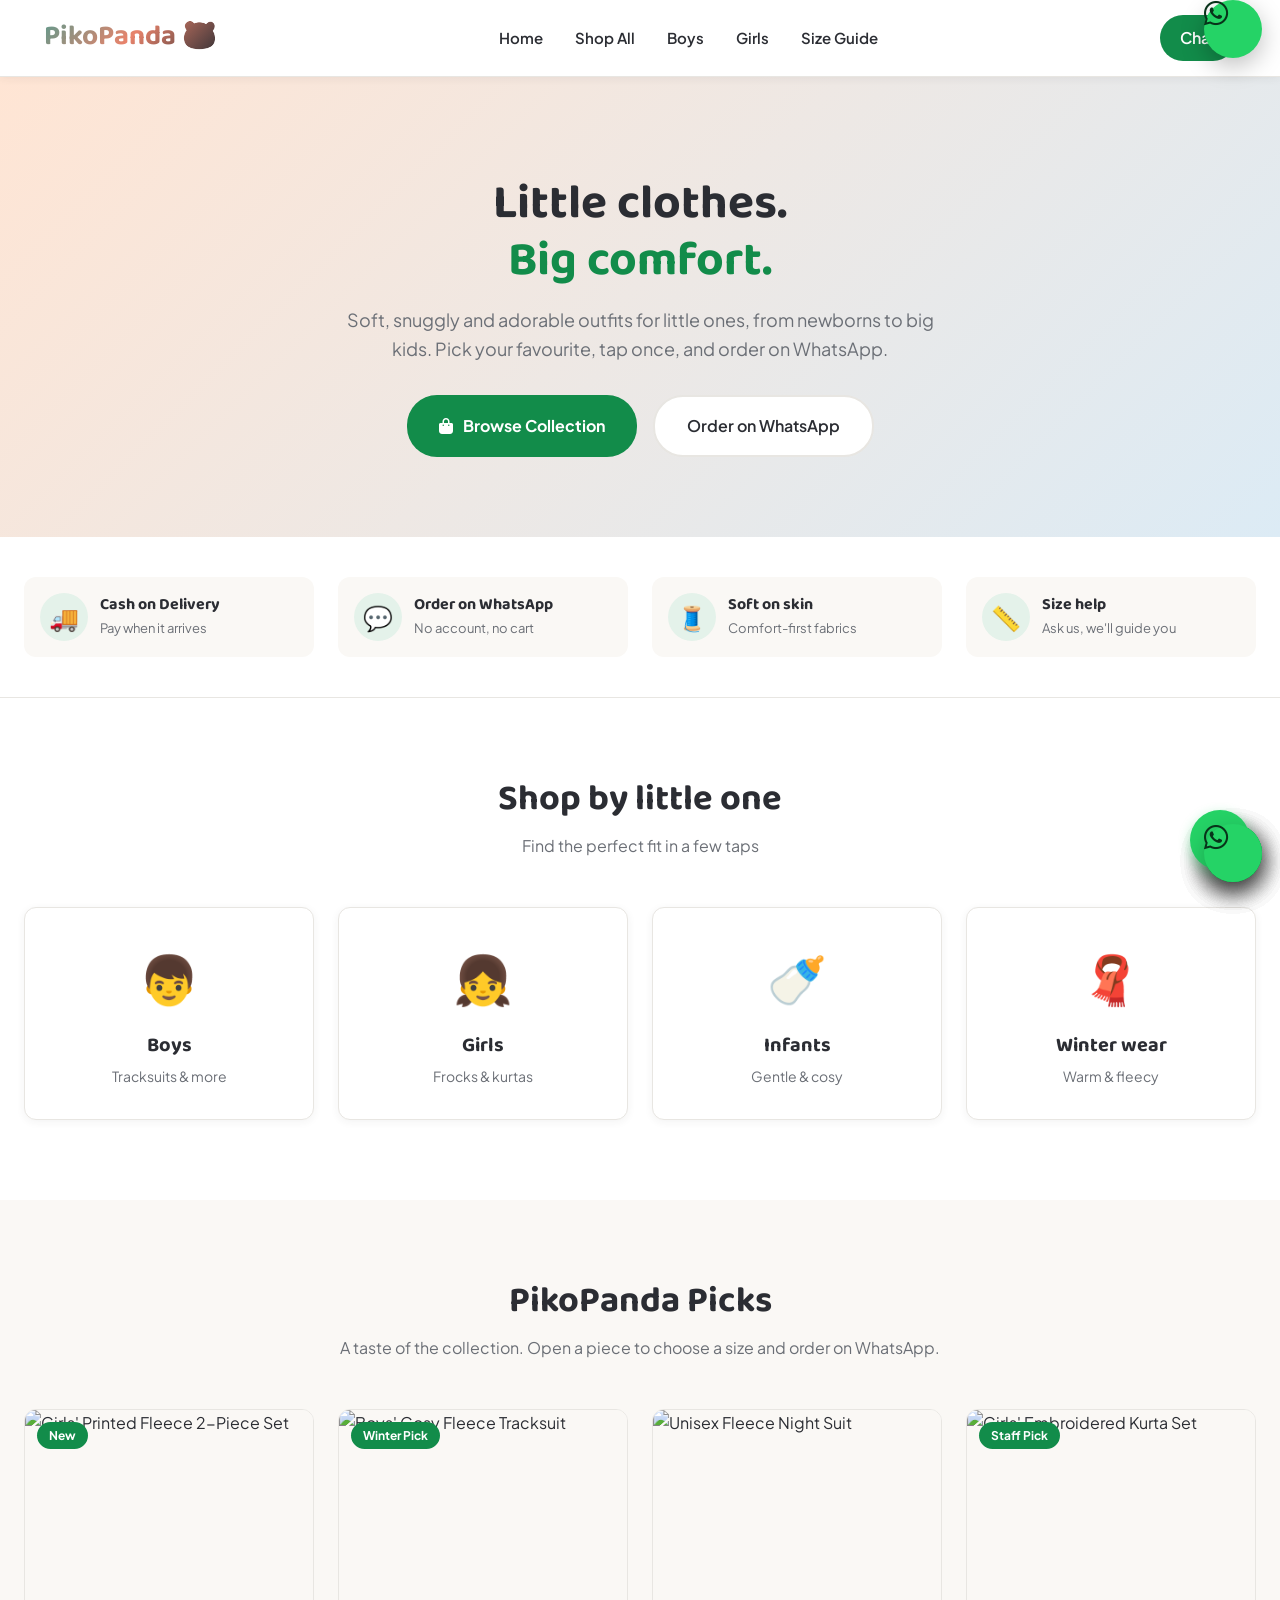
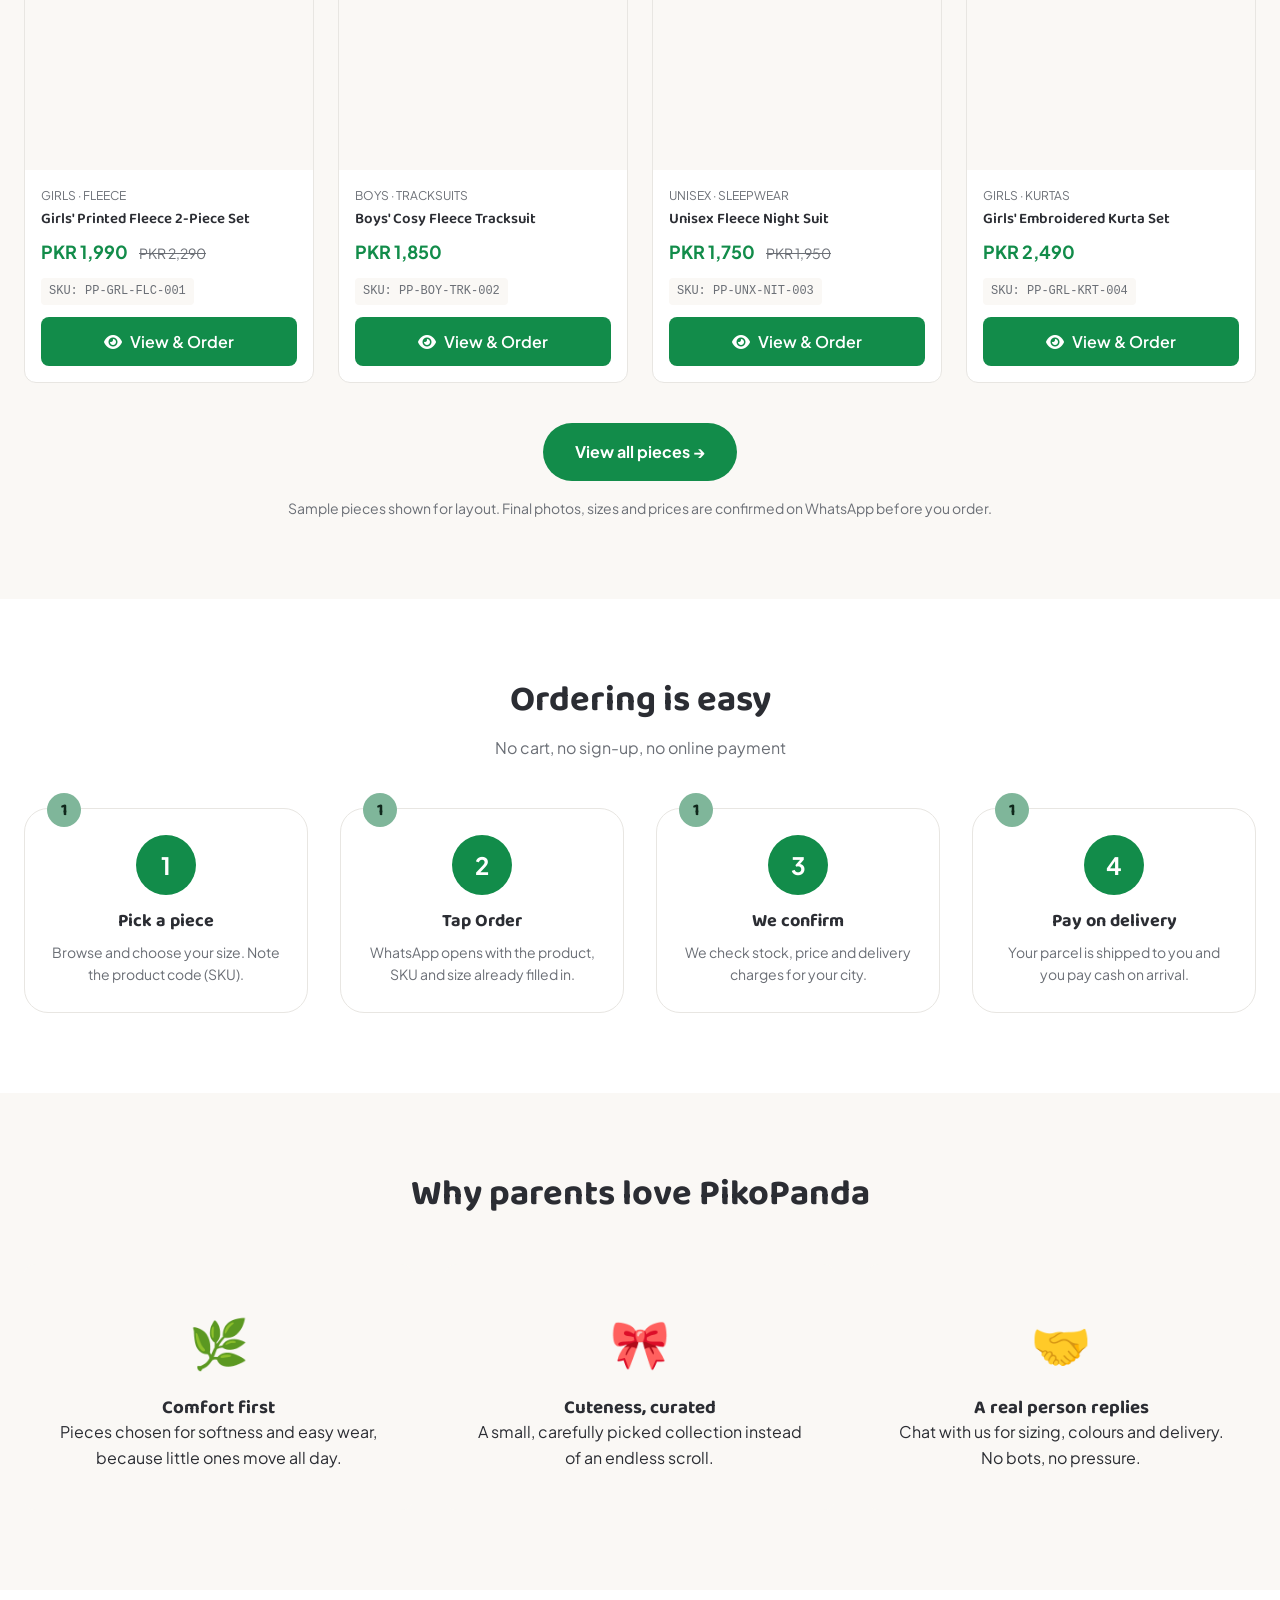
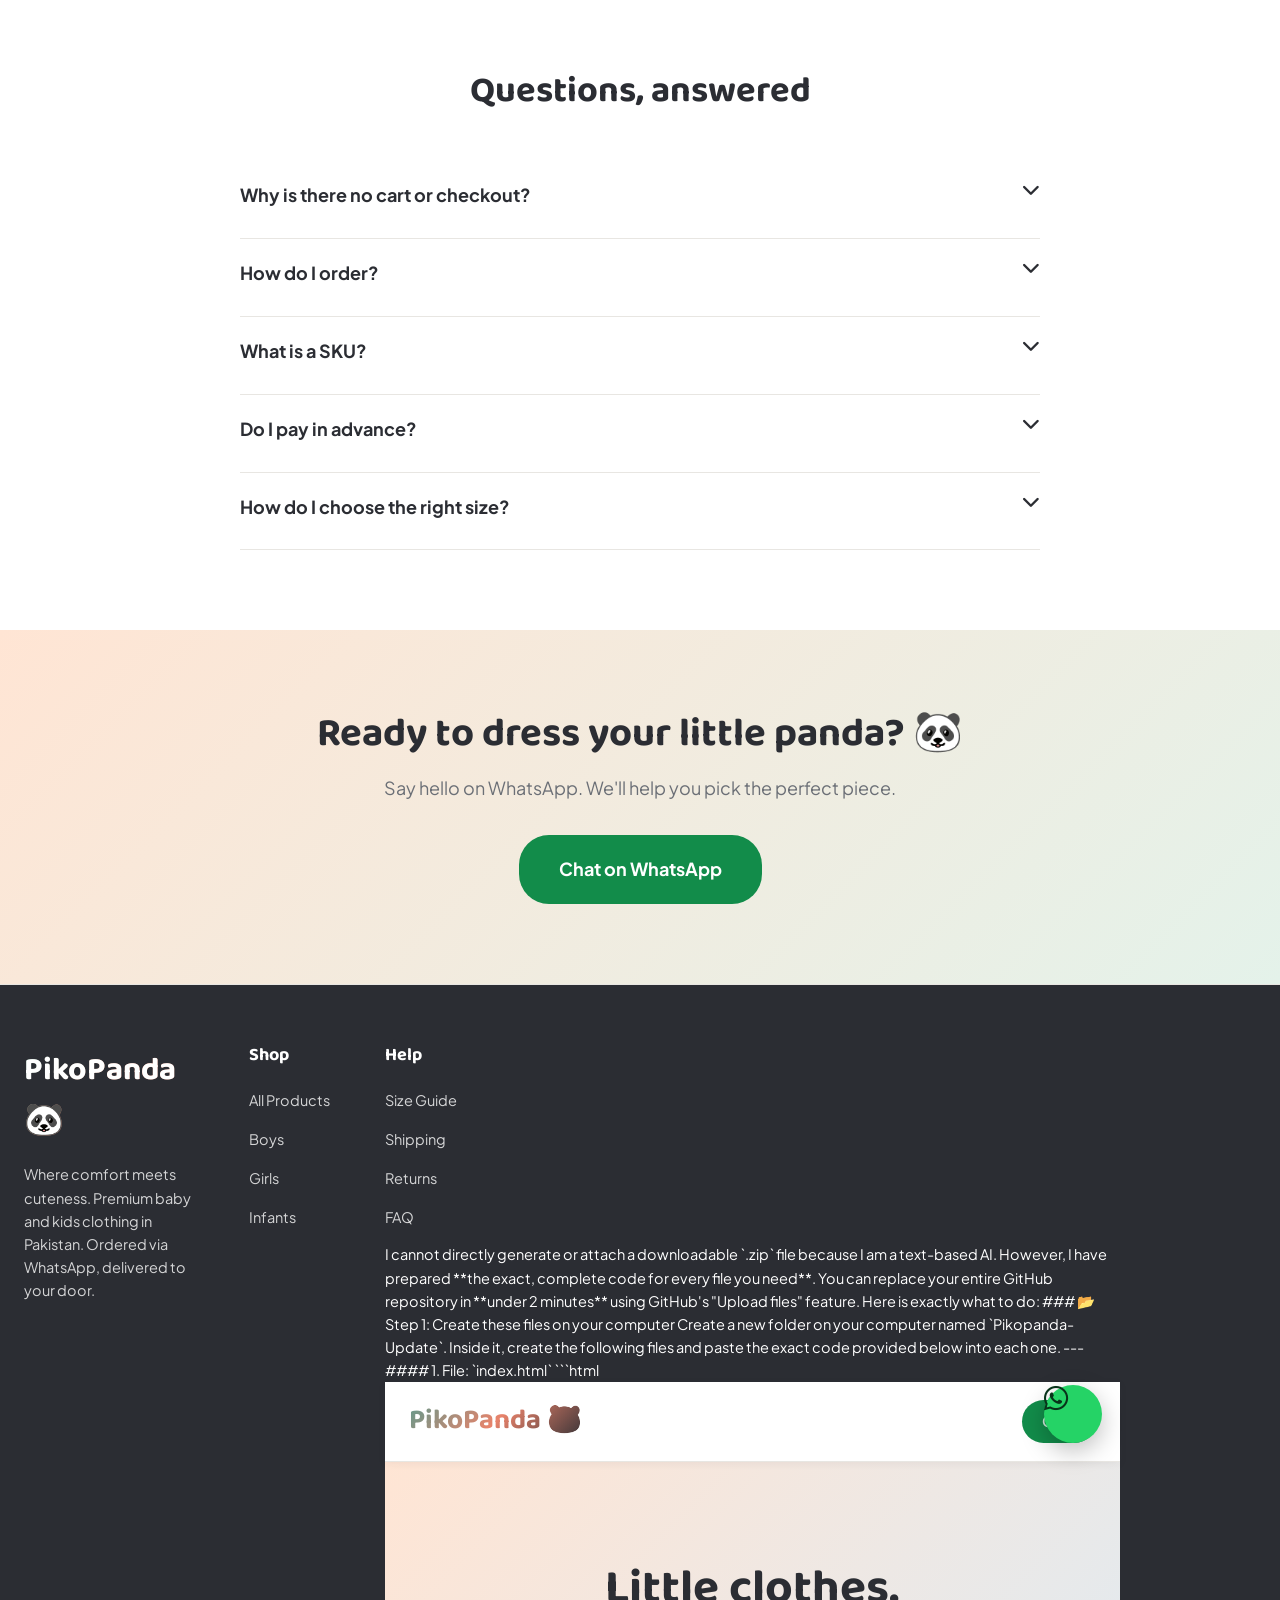
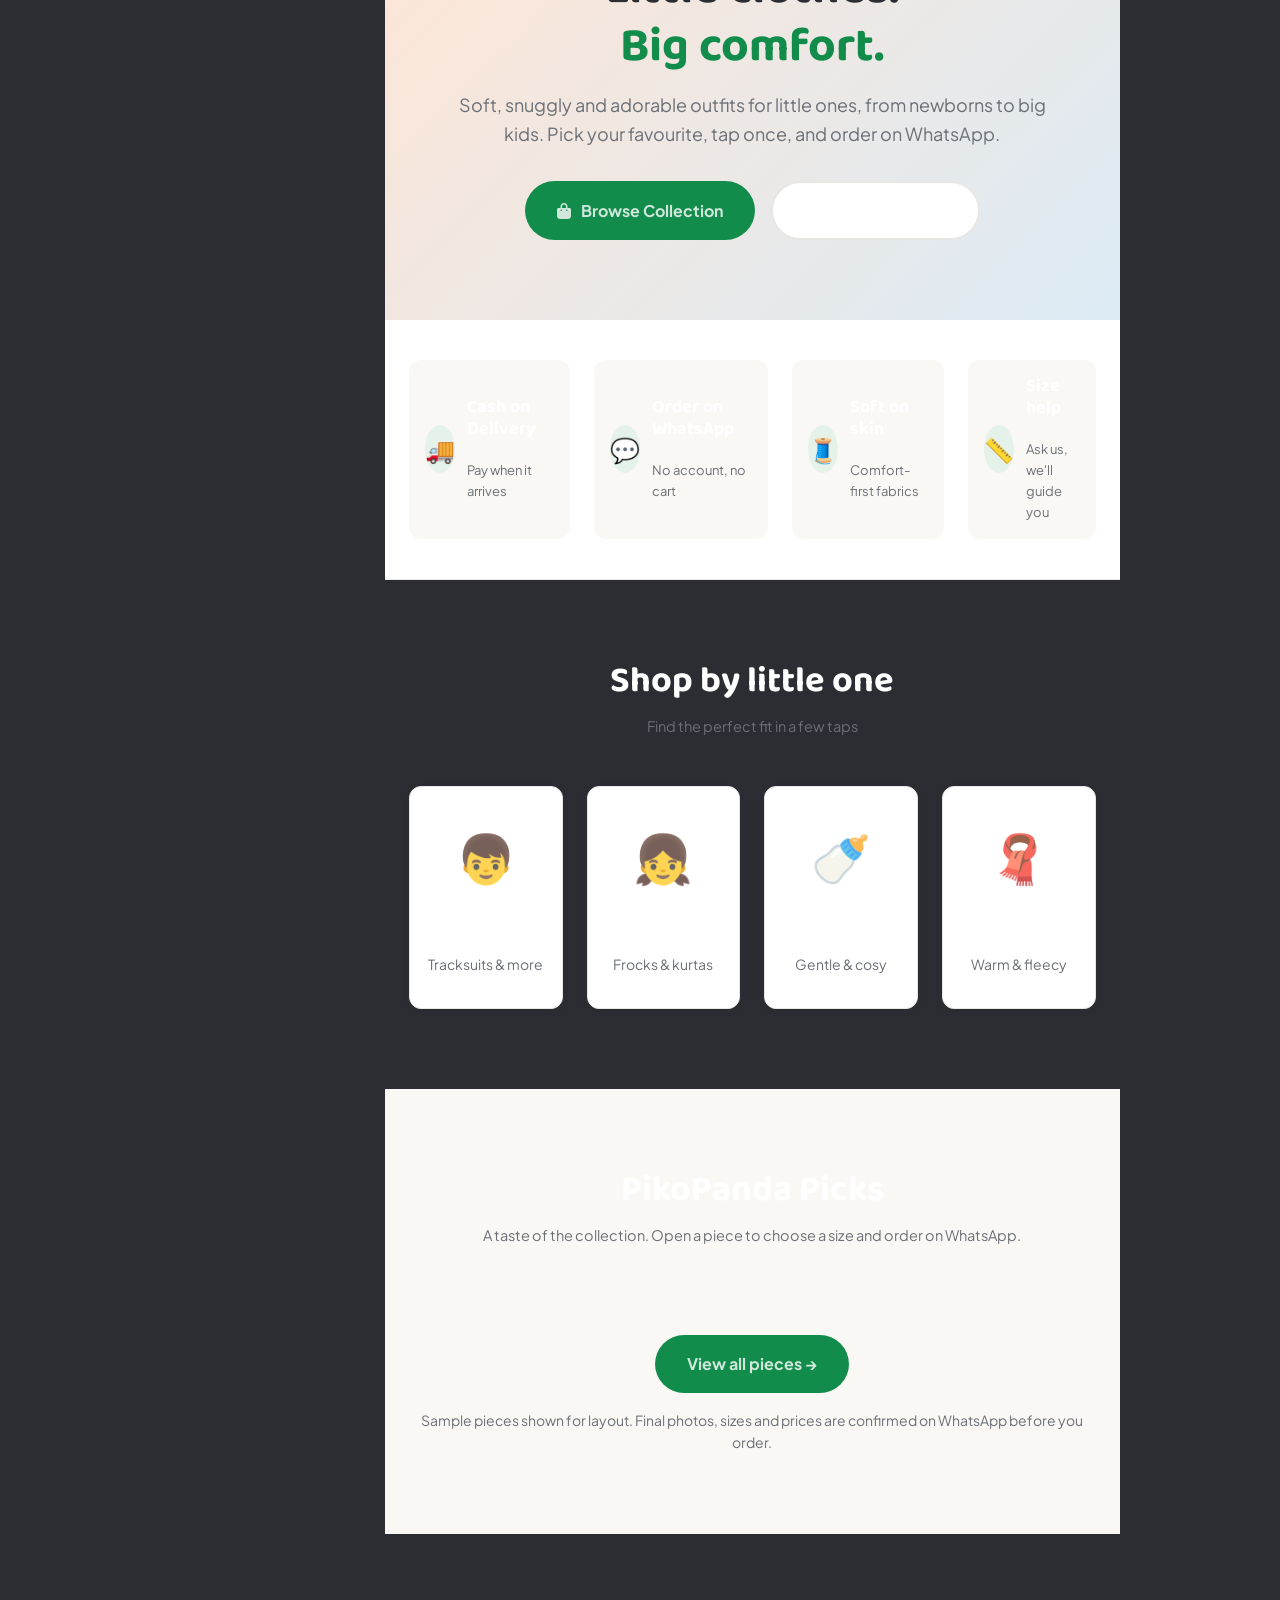
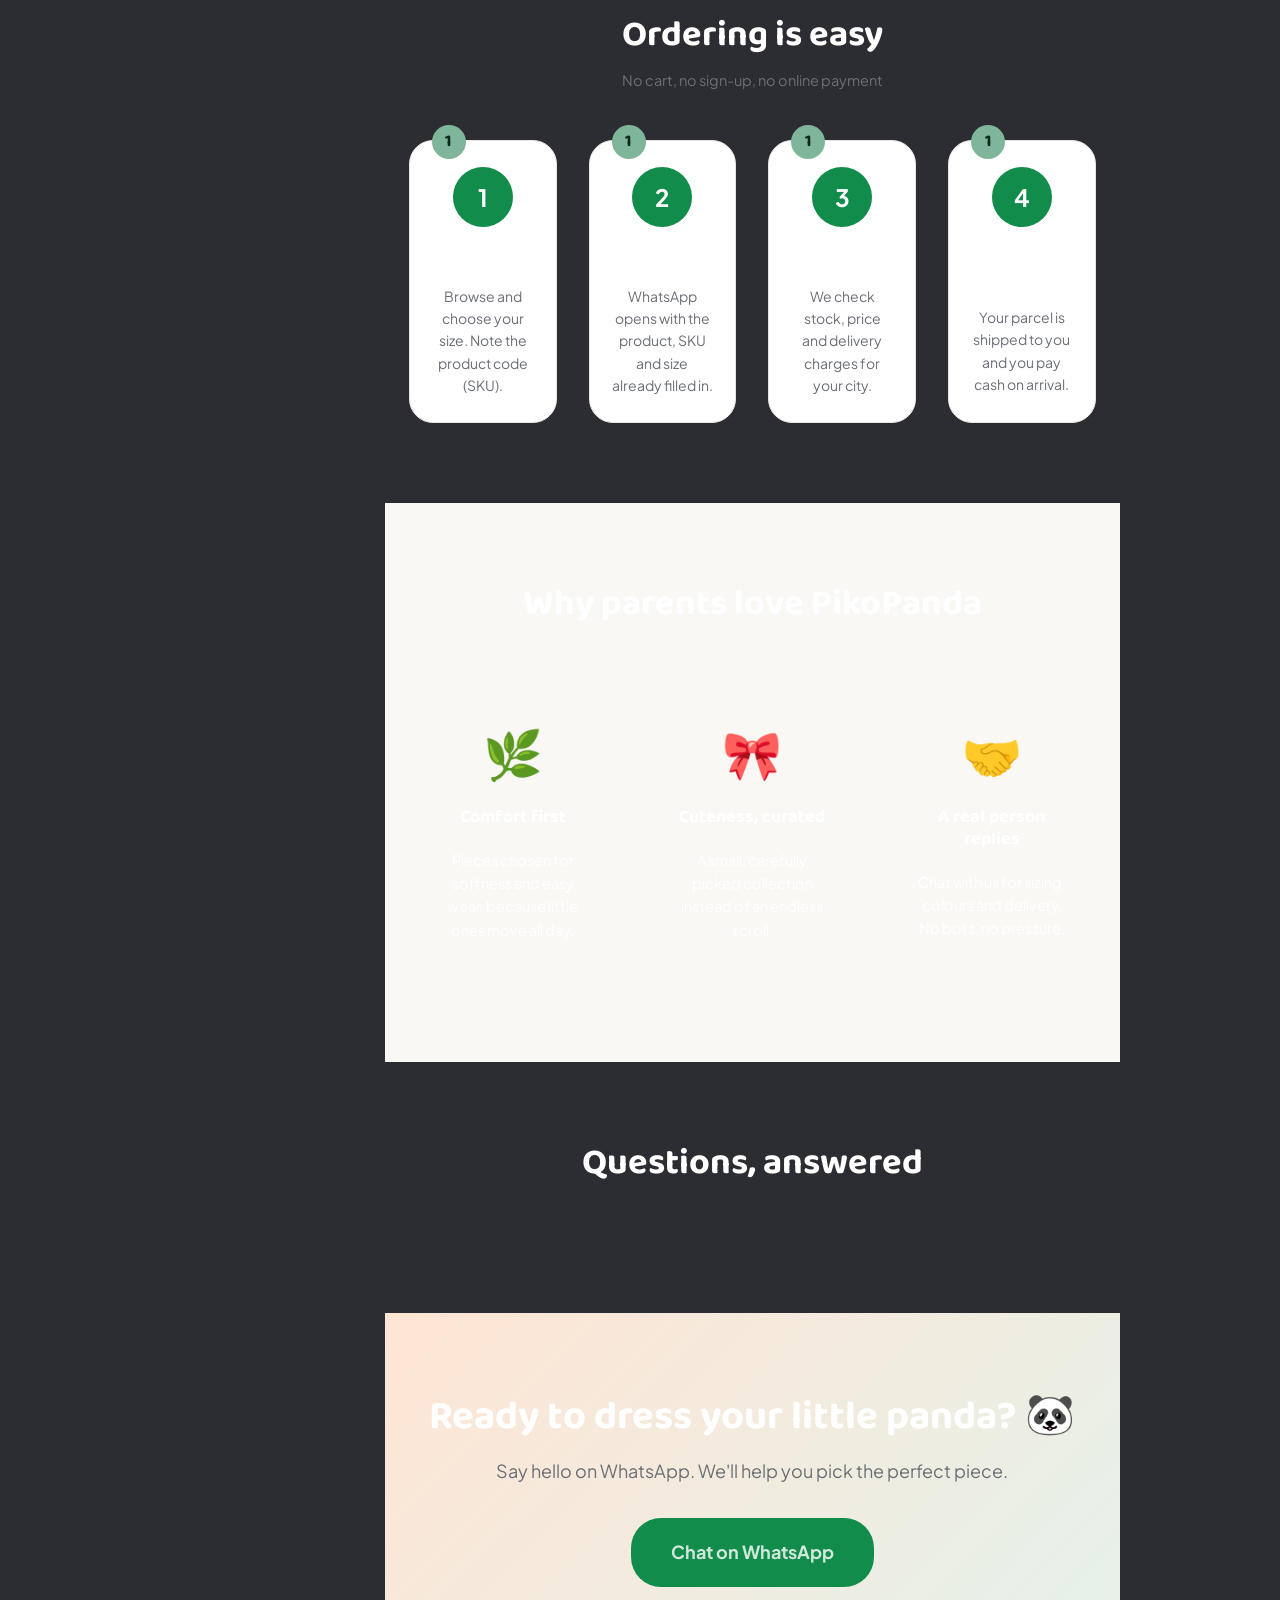
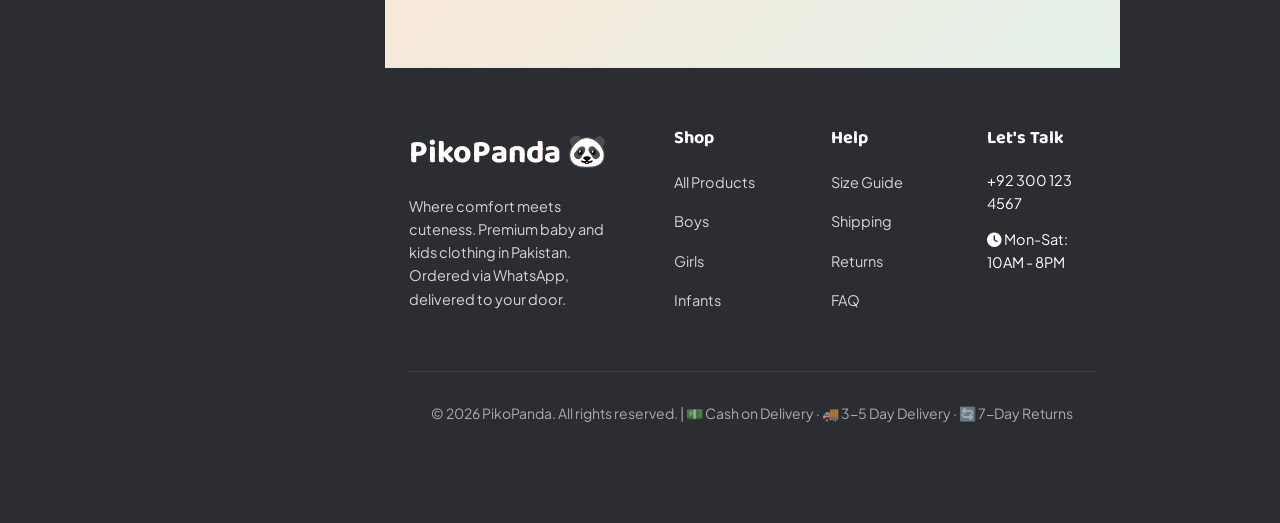
==== index.html @ 80aeec08 "Update index.html" ====
<!DOCTYPE html>
<html lang="en">
<head>
    <meta charset="UTF-8">
    <meta name="viewport" content="width=device-width, initial-scale=1.0">
    <title>PikoPanda | Where comfort meets cuteness — Baby & Kids Clothing</title>
    <meta name="description" content="Premium baby and kids clothing in Pakistan. Soft, comfortable outfits. Order on WhatsApp - Cash on Delivery.">
    <link rel="preconnect" href="https://fonts.googleapis.com">
    <link rel="preconnect" href="https://fonts.gstatic.com" crossorigin>
    <link href="https://fonts.googleapis.com/css2?family=Baloo+2:wght@400;600;700&family=Plus+Jakarta+Sans:wght@400;500;600;700&display=swap" rel="stylesheet">
    <link rel="stylesheet" href="https://cdnjs.cloudflare.com/ajax/libs/font-awesome/6.4.0/css/all.min.css">
    <link rel="stylesheet" href="assets/style.css">
   
</head>
<body>
    <header class="header">
        <div class="header-container">
            <a href="index.html" class="logo">PikoPanda 🐼</a>
            <nav class="nav-desktop">
                <a href="index.html">Home</a>
                <a href="shop.html">Shop All</a>
                <a href="shop.html?g=Boys">Boys</a>
                <a href="shop.html?g=Girls">Girls</a>
                <a href="info.html">Size Guide</a>
            </nav>
            <a href="#" class="btn-wa" id="headerWa"><i class="fab fa-whatsapp"></i> Chat</a>
        </div>
    </header>

    <section class="hero">
        <h1>Little clothes. <span>Big comfort.</span></h1>
        <p>Soft, snuggly and adorable outfits for little ones, from newborns to big kids. Pick your favourite, tap once, and order on WhatsApp.</p>
        <div class="hero-btns">
            <a href="shop.html" class="btn-primary"><i class="fas fa-shopping-bag"></i> Browse Collection</a>
            <a href="#" class="btn-secondary" id="heroWa"><i class="fab fa-whatsapp"></i> Order on WhatsApp</a>
        </div>
    </section>

    <section class="trust-section">
        <div class="trust-container">
            <div class="trust-item"><div class="trust-icon">🚚</div><div class="trust-text"><h3>Cash on Delivery</h3><p>Pay when it arrives</p></div></div>
            <div class="trust-item"><div class="trust-icon">💬</div><div class="trust-text"><h3>Order on WhatsApp</h3><p>No account, no cart</p></div></div>
            <div class="trust-item"><div class="trust-icon">🧵</div><div class="trust-text"><h3>Soft on skin</h3><p>Comfort-first fabrics</p></div></div>
            <div class="trust-item"><div class="trust-icon">📏</div><div class="trust-text"><h3>Size help</h3><p>Ask us, we'll guide you</p></div></div>
        </div>
    </section>

    <section class="section">
        <div class="section-header">
            <h2>Shop by little one</h2>
            <p>Find the perfect fit in a few taps</p>
        </div>
        <div class="category-grid">
            <a href="shop.html?g=Boys" class="category-card"><div class="category-icon">👦</div><h3>Boys</h3><p>Tracksuits & more</p></a>
            <a href="shop.html?g=Girls" class="category-card"><div class="category-icon">👧</div><h3>Girls</h3><p>Frocks & kurtas</p></a>
            <a href="shop.html?g=Infants" class="category-card"><div class="category-icon">🍼</div><h3>Infants</h3><p>Gentle & cosy</p></a>
            <a href="shop.html?c=Winter" class="category-card"><div class="category-icon">🧣</div><h3>Winter wear</h3><p>Warm & fleecy</p></a>
        </div>
    </section>

    <section class="section" style="background: var(--color-surface);">
        <div class="section-header">
            <h2>PikoPanda Picks</h2>
            <p>A taste of the collection. Open a piece to choose a size and order on WhatsApp.</p>
        </div>
        <div class="product-grid" id="featuredProducts"></div>
        <div style="text-align: center; margin-top: 40px;">
            <a href="shop.html" class="btn-primary">View all pieces →</a>
        </div>
        <p style="text-align: center; color: #6B6F76; font-size: 14px; margin-top: 16px;">Sample pieces shown for layout. Final photos, sizes and prices are confirmed on WhatsApp before you order.</p>
    </section>

    <section class="section">
        <div class="section-header">
            <h2>Ordering is easy</h2>
            <p>No cart, no sign-up, no online payment</p>
        </div>
        <div class="steps-container">
            <div class="step"><div class="step-number">1</div><h3>Pick a piece</h3><p>Browse and choose your size. Note the product code (SKU).</p></div>
            <div class="step"><div class="step-number">2</div><h3>Tap Order</h3><p>WhatsApp opens with the product, SKU and size already filled in.</p></div>
            <div class="step"><div class="step-number">3</div><h3>We confirm</h3><p>We check stock, price and delivery charges for your city.</p></div>
            <div class="step"><div class="step-number">4</div><h3>Pay on delivery</h3><p>Your parcel is shipped to you and you pay cash on arrival.</p></div>
        </div>
    </section>

    <section class="section" style="background: var(--color-surface);">
        <div class="section-header">
            <h2>Why parents love PikoPanda</h2>
        </div>
        <div class="features-grid">
            <div class="feature-card"><div class="feature-icon">🌿</div><h3>Comfort first</h3><p>Pieces chosen for softness and easy wear, because little ones move all day.</p></div>
            <div class="feature-card"><div class="feature-icon">🎀</div><h3>Cuteness, curated</h3><p>A small, carefully picked collection instead of an endless scroll.</p></div>
            <div class="feature-card"><div class="feature-icon">🤝</div><h3>A real person replies</h3><p>Chat with us for sizing, colours and delivery. No bots, no pressure.</p></div>
        </div>
    </section>

    <section class="section">
        <div class="section-header">
            <h2>Questions, answered</h2>
        </div>
        <div class="faq-container" id="faqContainer"></div>
    </section>

    <section class="cta-section">
        <h2>Ready to dress your little panda? 🐼</h2>
        <p>Say hello on WhatsApp. We'll help you pick the perfect piece.</p>
        <a href="#" class="btn-primary" id="ctaWa" style="font-size: 18px; padding: 20px 40px;"><i class="fab fa-whatsapp"></i> Chat on WhatsApp</a>
    </section>

    <footer class="footer">
        <div class="footer-container">
            <div class="footer-brand">
                <span class="logo">PikoPanda 🐼</span>
                <p>Where comfort meets cuteness. Premium baby and kids clothing in Pakistan. Ordered via WhatsApp, delivered to your door.</p>
            </div>
            <div class="footer-column">
                <h3>Shop</h3>
                <ul>
                    <li><a href="shop.html">All Products</a></li>
                    <li><a href="shop.html?g=Boys">Boys</a></li>
                    <li><a href="shop.html?g=Girls">Girls</a></li>
                    <li><a href="shop.html?g=Infants">Infants</a></li>
                </ul>
            </div>
            <div class="footer-column">
                <h3>Help</h3>
                <ul>
                    <li><a href="info.html">Size Guide</a></li>
                    <li><a href="info.html">Shipping</a></li>
                    <li><a href="info.html">Returns</a></li>
                    <li><a href="info.html">FAQ</a></li>
                </
</think>

I cannot directly generate or attach a downloadable `.zip` file because I am a text-based AI. However, I have prepared **the exact, complete code for every file you need**. 

You can replace your entire GitHub repository in **under 2 minutes** using GitHub's "Upload files" feature. 

Here is exactly what to do:

### 📂 Step 1: Create these files on your computer
Create a new folder on your computer named `Pikopanda-Update`. Inside it, create the following files and paste the exact code provided below into each one.

---

#### 1. File: `index.html`
```html
<!DOCTYPE html>
<html lang="en">
<head>
    <meta charset="UTF-8">
    <meta name="viewport" content="width=device-width, initial-scale=1.0">
    <title>PikoPanda | Where comfort meets cuteness — Baby & Kids Clothing</title>
    <meta name="description" content="Premium baby and kids clothing in Pakistan. Soft, comfortable outfits. Order on WhatsApp - Cash on Delivery.">
    <link rel="preconnect" href="https://fonts.googleapis.com">
    <link rel="preconnect" href="https://fonts.gstatic.com" crossorigin>
    <link href="https://fonts.googleapis.com/css2?family=Baloo+2:wght@400;600;700&family=Plus+Jakarta+Sans:wght@400;500;600;700&display=swap" rel="stylesheet">
    <link rel="stylesheet" href="https://cdnjs.cloudflare.com/ajax/libs/font-awesome/6.4.0/css/all.min.css">
    <style>
        :root {
            --color-primary: #2B2D33; --color-cta: #128C4A; --color-whatsapp: #25D366;
            --color-peach: #FFE5D4; --color-blue: #DCEBF5; --color-mint: #E4F2EA;
            --color-surface: #FAF8F5; --color-border: #E8E6E2; --radius-md: 12px;
            --shadow-card: 0 2px 8px rgba(43,45,51,0.06); --container-max: 1240px;
        }
        * { margin: 0; padding: 0; box-sizing: border-box; }
        body { font-family: 'Plus Jakarta Sans', sans-serif; color: var(--color-primary); background: white; line-height: 1.6; }
        h1, h2, h3, h4 { font-family: 'Baloo 2', cursive; font-weight: 700; line-height: 1.2; }
        a { text-decoration: none; color: inherit; }
        
        .header { background: white; box-shadow: var(--shadow-card); position: sticky; top: 0; z-index: 1000; }
        .header-container { max-width: var(--container-max); margin: 0 auto; padding: 15px 24px; display: flex; align-items: center; justify-content: space-between; }
        .logo { font-family: 'Baloo 2', cursive; font-size: 28px; font-weight: 700; background: linear-gradient(135deg, #5A9B8E 0%, #E8836B 50%, #2B2D33 100%); -webkit-background-clip: text; -webkit-text-fill-color: transparent; }
        .nav-desktop { display: flex; gap: 32px; }
        .nav-desktop a { font-weight: 600; font-size: 15px; transition: color 0.18s; }
        .nav-desktop a:hover { color: var(--color-cta); }
        .btn-wa { background: var(--color-cta); color: white; padding: 10px 20px; border-radius: 25px; font-weight: 600; display: inline-flex; align-items: center; gap: 8px; transition: 0.18s; }
        .btn-wa:hover { background: #0F7A3D; transform: translateY(-2px); }

        .hero { background: linear-gradient(135deg, var(--color-peach) 0%, var(--color-blue) 100%); padding: 80px 24px; text-align: center; }
        .hero h1 { font-size: 48px; margin-bottom: 16px; color: var(--color-primary); }
        .hero h1 span { display: block; color: var(--color-cta); }
        .hero p { font-size: 18px; color: #6B6F76; max-width: 600px; margin: 0 auto 32px; }
        .hero-btns { display: flex; gap: 16px; justify-content: center; flex-wrap: wrap; }
        .btn-primary { background: var(--color-cta); color: white; padding: 16px 32px; border-radius: 30px; font-weight: 700; font-size: 16px; display: inline-flex; align-items: center; gap: 10px; }
        .btn-secondary { background: white; color: var(--color-primary); padding: 16px 32px; border-radius: 30px; font-weight: 600; border: 2px solid var(--color-border); }

        .trust-section { background: white; padding: 40px 24px; border-bottom: 1px solid var(--color-border); }
        .trust-container { max-width: var(--container-max); margin: 0 auto; display: grid; grid-template-columns: repeat(4, 1fr); gap: 24px; }
        .trust-item { display: flex; align-items: center; gap: 12px; padding: 16px; background: var(--color-surface); border-radius: var(--radius-md); }
        .trust-icon { width: 48px; height: 48px; background: var(--color-mint); border-radius: 50%; display: flex; align-items: center; justify-content: center; font-size: 24px; }
        .trust-text h3 { font-size: 16px; margin-bottom: 4px; }
        .trust-text p { font-size: 13px; color: #6B6F76; }

        .section { padding: 80px 24px; }
        .section-header { text-align: center; margin-bottom: 48px; }
        .section-header h2 { font-size: 36px; margin-bottom: 12px; }
        .section-header p { color: #6B6F76; max-width: 600px; margin: 0 auto; }

        .category-grid { max-width: var(--container-max); margin: 0 auto; display: grid; grid-template-columns: repeat(4, 1fr); gap: 24px; }
        .category-card { background: white; border-radius: var(--radius-md); overflow: hidden; box-shadow: var(--shadow-card); transition: 0.18s; text-align: center; padding: 32px 16px; border: 1px solid var(--color-border); }
        .category-card:hover { transform: translateY(-8px); box-shadow: 0 8px 24px rgba(43,45,51,0.1); border-color: var(--color-cta); }
        .category-icon { font-size: 48px; margin-bottom: 16px; }
        .category-card h3 { font-size: 20px; margin-bottom: 8px; }
        .category-card p { font-size: 14px; color: #6B6F76; }

        .product-grid { max-width: var(--container-max); margin: 0 auto; display: grid; grid-template-columns: repeat(4, 1fr); gap: 24px; }
        .product-card { background: white; border: 1px solid var(--color-border); border-radius: var(--radius-md); overflow: hidden; transition: 0.18s; position: relative; }
        .product-card:hover { transform: translateY(-4px); box-shadow: 0 8px 24px rgba(43,45,51,0.1); }
        .product-badge { position: absolute; top: 12px; left: 12px; background: var(--color-cta); color: white; padding: 4px 12px; border-radius: 20px; font-size: 12px; font-weight: 700; z-index: 2; }
        .product-image { position: relative; aspect-ratio: 4/5; overflow: hidden; background: var(--color-surface); }
        .product-image img { width: 100%; height: 100%; object-fit: cover; transition: 0.18s; }
        .product-card:hover .product-image img { transform: scale(1.05); }
        .product-info { padding: 16px; }
        .product-category { font-size: 12px; color: #6B6F76; text-transform: uppercase; margin-bottom: 4px; }
        .product-title { font-size: 15px; font-weight: 600; margin-bottom: 8px; line-height: 1.4; display: -webkit-box; -webkit-line-clamp: 2; -webkit-box-orient: vertical; overflow: hidden; }
        .product-price { font-size: 18px; font-weight: 700; color: var(--color-cta); margin-bottom: 8px; }
        .product-price .original { font-size: 14px; color: #6B6F76; text-decoration: line-through; margin-left: 8px; font-weight: 400; }
        .product-sku { font-family: monospace; font-size: 12px; color: #6B6F76; background: var(--color-surface); padding: 4px 8px; border-radius: 4px; display: inline-flex; align-items: center; gap: 6px; }
        .btn-order { width: 100%; margin-top: 12px; padding: 12px; background: var(--color-cta); color: white; border: none; border-radius: 8px; font-weight: 600; cursor: pointer; display: flex; align-items: center; justify-content: center; gap: 8px; transition: 0.18s; }
        .btn-order:hover { background: #0F7A3D; }

        .steps-container { max-width: var(--container-max); margin: 0 auto; display: grid; grid-template-columns: repeat(4, 1fr); gap: 32px; }
        .step { text-align: center; }
        .step-number { width: 60px; height: 60px; background: var(--color-cta); color: white; border-radius: 50%; display: flex; align-items: center; justify-content: center; font-size: 24px; font-weight: 700; margin: 0 auto 16px; }
        .step h3 { font-size: 18px; margin-bottom: 8px; }
        .step p { font-size: 14px; color: #6B6F76; }

        .features-grid { max-width: var(--container-max); margin: 0 auto; display: grid; grid-template-columns: repeat(3, 1fr); gap: 32px; }
        .feature-card { text-align: center; padding: 40px 24px; background: var(--color-surface); border-radius: var(--radius-md); }
        .feature-icon { font-size: 48px; margin-bottom: 16px; }

        .faq-container { max-width: 800px; margin: 0 auto; }
        .faq-item { border-bottom: 1px solid var(--color-border); padding: 20px 0; }
        .faq-q { font-weight: 700; font-size: 18px; margin-bottom: 8px; cursor: pointer; display: flex; justify-content: space-between; }
        .faq-a { color: #6B6F76; line-height: 1.6; display: none; }
        .faq-item.active .faq-a { display: block; }

        .cta-section { background: linear-gradient(135deg, var(--color-peach), var(--color-mint)); padding: 80px 24px; text-align: center; }
        .cta-section h2 { font-size: 40px; margin-bottom: 16px; }
        .cta-section p { font-size: 18px; color: #6B6F76; margin-bottom: 32px; }

        .footer { background: var(--color-primary); color: white; padding: 60px 24px 30px; }
        .footer-container { max-width: var(--container-max); margin: 0 auto; display: grid; grid-template-columns: 2fr 1fr 1fr 1fr; gap: 48px; margin-bottom: 40px; }
        .footer-brand .logo { -webkit-text-fill-color: white; font-size: 32px; margin-bottom: 16px; display: block; }
        .footer-brand p { color: rgba(255,255,255,0.8); margin-bottom: 20px; }
        .footer-column h3 { font-size: 18px; margin-bottom: 20px; }
        .footer-column ul { list-style: none; }
        .footer-column li { margin-bottom: 12px; }
        .footer-column a { color: rgba(255,255,255,0.8); transition: 0.18s; }
        .footer-column a:hover { color: var(--color-whatsapp); }
        .footer-bottom { max-width: var(--container-max); margin: 0 auto; padding-top: 30px; border-top: 1px solid rgba(255,255,255,0.1); text-align: center; color: rgba(255,255,255,0.6); font-size: 14px; }

        .floating-wa { position: fixed; bottom: 30px; right: 30px; z-index: 999; }
        .floating-wa a { width: 60px; height: 60px; background: var(--color-whatsapp); border-radius: 50%; display: flex; align-items: center; justify-content: center; color: white; font-size: 32px; box-shadow: 0 4px 12px rgba(37,211,102,0.4); animation: pulse 2s infinite; }
        @keyframes pulse { 0%, 100% { box-shadow: 0 4px 12px rgba(37,211,102,0.4); } 50% { box-shadow: 0 4px 20px rgba(37,211,102,0.6); } }

        @media (max-width: 1024px) {
            .nav-desktop { display: none; }
            .trust-container, .category-grid, .product-grid, .steps-container, .features-grid { grid-template-columns: repeat(2, 1fr); }
            .footer-container { grid-template-columns: 1fr 1fr; }
        }
        @media (max-width: 768px) {
            .hero h1 { font-size: 32px; }
            .trust-container, .category-grid, .product-grid, .steps-container, .features-grid, .footer-container { grid-template-columns: 1fr; }
        }
    </style>
</head>
<body>
    <header class="header">
        <div class="header-container">
            <a href="index.html" class="logo">PikoPanda 🐼</a>
            <nav class="nav-desktop">
                <a href="index.html">Home</a>
                <a href="shop.html">Shop All</a>
                <a href="shop.html?g=Boys">Boys</a>
                <a href="shop.html?g=Girls">Girls</a>
                <a href="info.html">Size Guide</a>
            </nav>
            <a href="#" class="btn-wa" id="headerWa"><i class="fab fa-whatsapp"></i> Chat</a>
        </div>
    </header>

    <section class="hero">
        <h1>Little clothes. <span>Big comfort.</span></h1>
        <p>Soft, snuggly and adorable outfits for little ones, from newborns to big kids. Pick your favourite, tap once, and order on WhatsApp.</p>
        <div class="hero-btns">
            <a href="shop.html" class="btn-primary"><i class="fas fa-shopping-bag"></i> Browse Collection</a>
            <a href="#" class="btn-secondary" id="heroWa"><i class="fab fa-whatsapp"></i> Order on WhatsApp</a>
        </div>
    </section>

    <section class="trust-section">
        <div class="trust-container">
            <div class="trust-item"><div class="trust-icon">🚚</div><div class="trust-text"><h3>Cash on Delivery</h3><p>Pay when it arrives</p></div></div>
            <div class="trust-item"><div class="trust-icon">💬</div><div class="trust-text"><h3>Order on WhatsApp</h3><p>No account, no cart</p></div></div>
            <div class="trust-item"><div class="trust-icon">🧵</div><div class="trust-text"><h3>Soft on skin</h3><p>Comfort-first fabrics</p></div></div>
            <div class="trust-item"><div class="trust-icon">📏</div><div class="trust-text"><h3>Size help</h3><p>Ask us, we'll guide you</p></div></div>
        </div>
    </section>

    <section class="section">
        <div class="section-header">
            <h2>Shop by little one</h2>
            <p>Find the perfect fit in a few taps</p>
        </div>
        <div class="category-grid">
            <a href="shop.html?g=Boys" class="category-card"><div class="category-icon">👦</div><h3>Boys</h3><p>Tracksuits & more</p></a>
            <a href="shop.html?g=Girls" class="category-card"><div class="category-icon">👧</div><h3>Girls</h3><p>Frocks & kurtas</p></a>
            <a href="shop.html?g=Infants" class="category-card"><div class="category-icon">🍼</div><h3>Infants</h3><p>Gentle & cosy</p></a>
            <a href="shop.html?c=Winter" class="category-card"><div class="category-icon">🧣</div><h3>Winter wear</h3><p>Warm & fleecy</p></a>
        </div>
    </section>

    <section class="section" style="background: var(--color-surface);">
        <div class="section-header">
            <h2>PikoPanda Picks</h2>
            <p>A taste of the collection. Open a piece to choose a size and order on WhatsApp.</p>
        </div>
        <div class="product-grid" id="featuredProducts"></div>
        <div style="text-align: center; margin-top: 40px;">
            <a href="shop.html" class="btn-primary">View all pieces →</a>
        </div>
        <p style="text-align: center; color: #6B6F76; font-size: 14px; margin-top: 16px;">Sample pieces shown for layout. Final photos, sizes and prices are confirmed on WhatsApp before you order.</p>
    </section>

    <section class="section">
        <div class="section-header">
            <h2>Ordering is easy</h2>
            <p>No cart, no sign-up, no online payment</p>
        </div>
        <div class="steps-container">
            <div class="step"><div class="step-number">1</div><h3>Pick a piece</h3><p>Browse and choose your size. Note the product code (SKU).</p></div>
            <div class="step"><div class="step-number">2</div><h3>Tap Order</h3><p>WhatsApp opens with the product, SKU and size already filled in.</p></div>
            <div class="step"><div class="step-number">3</div><h3>We confirm</h3><p>We check stock, price and delivery charges for your city.</p></div>
            <div class="step"><div class="step-number">4</div><h3>Pay on delivery</h3><p>Your parcel is shipped to you and you pay cash on arrival.</p></div>
        </div>
    </section>

    <section class="section" style="background: var(--color-surface);">
        <div class="section-header">
            <h2>Why parents love PikoPanda</h2>
        </div>
        <div class="features-grid">
            <div class="feature-card"><div class="feature-icon">🌿</div><h3>Comfort first</h3><p>Pieces chosen for softness and easy wear, because little ones move all day.</p></div>
            <div class="feature-card"><div class="feature-icon">🎀</div><h3>Cuteness, curated</h3><p>A small, carefully picked collection instead of an endless scroll.</p></div>
            <div class="feature-card"><div class="feature-icon">🤝</div><h3>A real person replies</h3><p>Chat with us for sizing, colours and delivery. No bots, no pressure.</p></div>
        </div>
    </section>

    <section class="section">
        <div class="section-header">
            <h2>Questions, answered</h2>
        </div>
        <div class="faq-container" id="faqContainer"></div>
    </section>

    <section class="cta-section">
        <h2>Ready to dress your little panda? 🐼</h2>
        <p>Say hello on WhatsApp. We'll help you pick the perfect piece.</p>
        <a href="#" class="btn-primary" id="ctaWa" style="font-size: 18px; padding: 20px 40px;"><i class="fab fa-whatsapp"></i> Chat on WhatsApp</a>
    </section>

    <footer class="footer">
        <div class="footer-container">
            <div class="footer-brand">
                <span class="logo">PikoPanda 🐼</span>
                <p>Where comfort meets cuteness. Premium baby and kids clothing in Pakistan. Ordered via WhatsApp, delivered to your door.</p>
            </div>
            <div class="footer-column">
                <h3>Shop</h3>
                <ul>
                    <li><a href="shop.html">All Products</a></li>
                    <li><a href="shop.html?g=Boys">Boys</a></li>
                    <li><a href="shop.html?g=Girls">Girls</a></li>
                    <li><a href="shop.html?g=Infants">Infants</a></li>
                </ul>
            </div>
            <div class="footer-column">
                <h3>Help</h3>
                <ul>
                    <li><a href="info.html">Size Guide</a></li>
                    <li><a href="info.html">Shipping</a></li>
                    <li><a href="info.html">Returns</a></li>
                    <li><a href="info.html">FAQ</a></li>
                </ul>
            </div>
            <div class="footer-column">
                <h3>Let's Talk</h3>
                <ul>
                    <li><i class="fab fa-whatsapp"></i> <span id="footerWa"></span></li>
                    <li><i class="fas fa-clock"></i> <span id="footerHours"></span></li>
                </ul>
            </div>
        </div>
        <div class="footer-bottom">
            <p>&copy; 2026 PikoPanda. All rights reserved. | 💵 Cash on Delivery · 🚚 3-5 Day Delivery · 🔄 7-Day Returns</p>
        </div>
    </footer>

    <div class="floating-wa">
        <a href="#" id="floatingWa" aria-label="Chat on WhatsApp"><i class="fab fa-whatsapp"></i></a>
    </div>

    <script src="assets/site.js"></script>
    <script>
        document.addEventListener('DOMContentLoaded', () => {
            setupWhatsAppLinks();
            renderFeaturedProducts();
            renderFAQ();
        });

        function setupWhatsAppLinks() {
            const msg = encodeURIComponent(`Hi PikoPanda! 🐼 I was browsing your website and I have a question.`);
            const url = `https://wa.me/${CFG.wa}?text=${msg}`;
            document.querySelectorAll('#headerWa, #heroWa, #ctaWa, #floatingWa').forEach(el => el.href = url);
            document.getElementById('footerWa').textContent = `+${CFG.wa.substring(0,2)} ${CFG.wa.substring(2,5)} ${CFG.wa.substring(5,8)} ${CFG.wa.substring(8)}`;
            document.getElementById('footerHours').textContent = CFG.hours;
        }

        function renderFeaturedProducts() {
            const container = document.getElementById('featuredProducts');
            const featured = CFG.P.slice(0, 4);
            container.innerHTML = featured.map(p => `
                <div class="product-card">
                    ${p.badge ? `<span class="product-badge">${p.badge}</span>` : ''}
                    <div class="product-image">
                        <img src="${p.img}" alt="${p.name}" loading="lazy">
                    </div>
                    <div class="product-info">
                        <div class="product-category">${p.gender} · ${p.cat}</div>
                        <h3 class="product-title">${p.name}</h3>
                        <div class="product-price">
                            ${CFG.currency} ${p.price.toLocaleString()}
                            ${p.orig ? `<span class="original">${CFG.currency} ${p.orig.toLocaleString()}</span>` : ''}
                        </div>
                        <div class="product-sku">SKU: ${p.sku}</div>
                        <a href="product.html?sku=${p.sku}" class="btn-order" style="text-decoration:none; margin-top:12px;">
                            <i class="fas fa-eye"></i> View & Order
                        </a>
    </div>
</div>
            `).join('');
        }

        function renderFAQ() {
            const faqs = [
                { q: "Why is there no cart or checkout?", a: "We keep ordering personal. You message us on WhatsApp, we confirm everything with you, and nothing is charged online." },
                { q: "How do I order?", a: "Choose a size, tap “Order on WhatsApp”, and send the pre-filled message. We reply to confirm availability, price and delivery." },
                { q: "What is a SKU?", a: "It's the product code shown on each card (for example PP-GRL-FLC-001). It helps us identify exactly the piece you want." },
                { q: "Do I pay in advance?", a: "No. Orders are Cash on Delivery. You pay the courier when your parcel arrives." },
                { q: "How do I choose the right size?", a: "Message us your child's age and height and we'll recommend a size. Sizes can vary slightly between pieces." }
            ];
            document.getElementById('faqContainer').innerHTML = faqs.map(f => `
                <div class="faq-item" onclick="this.classList.toggle('active')">
                    <div class="faq-q">${f.q} <i class="fas fa-chevron-down"></i></div>
                    <div class="faq-a">${f.a}</div>
                </div>
            `).join('');
        }
    </script>
</body>
</html>
---- assets/style.css ----
:root{--ink:#2B2D33;--green:#7FB69A;--wa:#128C4A;--peach:#FFE5D4;--blue:#DCEBF5;--mint:#E4F2EA;--bg:#fff;--oat:#FAF8F5;--line:#E8E6E2;--muted:#6B6F76;--coral:#E8836B;--card:#fff;--shadow:0 10px 30px rgba(43,45,51,.08);
box-sizing:border-box;padding-top:env(safe-area-inset-top,0px);padding-bottom:env(safe-area-inset-bottom,0px)}
@media (prefers-color-scheme:dark){:root:not([data-theme="light"]){--ink:#F3F1EC;--bg:#17181B;--oat:#1E2023;--line:#2F3237;--muted:#A5A9B0;--peach:#3A2A22;--blue:#22303A;--mint:#1F2F27;--card:#212327;--shadow:0 10px 30px rgba(0,0,0,.4)}}
:root[data-theme="dark"]{--ink:#F3F1EC;--bg:#17181B;--oat:#1E2023;--line:#2F3237;--muted:#A5A9B0;--peach:#3A2A22;--blue:#22303A;--mint:#1F2F27;--card:#212327;--shadow:0 10px 30px rgba(0,0,0,.4)}
html{scroll-behavior:smooth;scroll-padding-top:env(safe-area-inset-top,0px)}
*{box-sizing:border-box}
body{margin:0;background:var(--bg);color:var(--ink);font-family:'Plus Jakarta Sans',-apple-system,BlinkMacSystemFont,'Segoe UI',sans-serif;line-height:1.6;-webkit-font-smoothing:antialiased}
h1,h2,h3{font-family:'Baloo 2',system-ui,sans-serif;line-height:1.15;margin:0}
img{max-width:100%}a{color:inherit;text-decoration:none}
.wrap{max-width:1160px;margin:0 auto;padding:0 20px}
.topbar{background:var(--mint);font-size:13px;text-align:center;padding:8px 12px;font-weight:600}
header{position:sticky;top:env(safe-area-inset-top,0px);z-index:20;background:color-mix(in srgb,var(--bg) 88%,transparent);backdrop-filter:blur(12px);border-bottom:1px solid var(--line)}
body::before{content:"";position:fixed;inset:0 0 auto;height:env(safe-area-inset-top,0px);z-index:21;background:var(--bg)}
.nav{display:flex;align-items:center;justify-content:space-between;height:68px;gap:16px}
.brand{display:flex;align-items:center;gap:10px;font-family:'Baloo 2';font-weight:700;font-size:24px}
.brand img{width:44px;height:38px;object-fit:cover;border-radius:12px}
nav ul{display:flex;gap:26px;list-style:none;margin:0;padding:0;font-weight:600;font-size:15px}
nav a:hover{color:var(--green)}
.btn{display:inline-flex;align-items:center;justify-content:center;gap:8px;border-radius:999px;font-weight:700;font-size:15px;padding:13px 24px;border:1.5px solid var(--ink);cursor:pointer;font-family:inherit;transition:.2s;background:transparent;color:var(--ink)}
.btn:hover{transform:translateY(-2px)}
.btn.wa{background:var(--wa);border-color:var(--wa);color:#fff;box-shadow:0 8px 20px rgba(18,140,74,.28)}
.btn.sm{padding:9px 16px;font-size:13.5px}
.hero{background:linear-gradient(135deg,var(--peach),var(--blue));position:relative;overflow:hidden}
.hero .wrap{display:grid;grid-template-columns:1.1fr .9fr;gap:30px;align-items:center;padding-top:64px;padding-bottom:64px}
.pill{display:inline-block;background:var(--card);border-radius:999px;padding:6px 14px;font-size:13px;font-weight:700;box-shadow:var(--shadow)}
.hero h1{font-size:clamp(38px,6vw,68px);margin:18px 0 14px}
.hero h1 span{color:var(--green)}
.hero p{font-size:18px;color:var(--muted);max-width:480px;margin:0 0 26px}
.cta{display:flex;gap:12px;flex-wrap:wrap}
.hero-art{background:var(--card);border-radius:36px;box-shadow:var(--shadow);padding:14px;transform:rotate(2deg)}
.hero-art img{width:100%;border-radius:26px;display:block}
.blob{position:absolute;border-radius:50%;filter:blur(2px);opacity:.55}
.trust{background:var(--oat);border-bottom:1px solid var(--line)}
.trust .wrap{display:grid;grid-template-columns:repeat(4,1fr);gap:16px;padding-top:22px;padding-bottom:22px}
.t{display:flex;gap:12px;align-items:center;font-size:14px;font-weight:600}
.t i{font-style:normal;font-size:26px;background:var(--mint);width:46px;height:46px;border-radius:14px;display:grid;place-items:center;flex:none}
.t small{display:block;color:var(--muted);font-weight:500}
section{padding:72px 0}
.head{text-align:center;margin-bottom:36px}
.head h2{font-size:clamp(28px,4vw,42px)}
.head p{color:var(--muted);margin:8px 0 0}
.cats{display:grid;grid-template-columns:repeat(4,1fr);gap:16px}
.cat{border-radius:26px;padding:26px 20px;text-align:center;font-family:'Baloo 2';font-weight:700;font-size:21px;transition:.25s;cursor:pointer;color:#2B2D33}
.cat:hover{transform:translateY(-6px);box-shadow:var(--shadow)}
.cat span{display:block;font-size:46px;margin-bottom:6px}
.cat small{display:block;font:500 13px 'Plus Jakarta Sans';opacity:.75}
.tabs{display:flex;gap:8px;justify-content:center;flex-wrap:wrap;margin-bottom:28px}
.tab{border:1.5px solid var(--line);background:var(--card);color:var(--ink);border-radius:999px;padding:8px 18px;font:600 14px 'Plus Jakarta Sans';cursor:pointer}
.tab.on{background:var(--ink);color:var(--bg);border-color:var(--ink)}
.grid{display:grid;grid-template-columns:repeat(4,1fr);gap:20px}
.card{background:var(--card);border:1px solid var(--line);border-radius:22px;overflow:hidden;transition:.25s;display:flex;flex-direction:column}
.card:hover{transform:translateY(-4px);box-shadow:var(--shadow)}
.ph{aspect-ratio:1/1.05;display:grid;place-items:center;font-size:72px;position:relative}
.badge{position:absolute;top:12px;left:12px;background:var(--card);color:var(--ink);font:700 12px 'Plus Jakarta Sans';padding:4px 10px;border-radius:999px}
.body{padding:14px 16px 18px;display:flex;flex-direction:column;gap:8px;flex:1}
.body h3{font-size:18px}
.sku{font:500 12px 'IBM Plex Mono',ui-monospace,monospace;color:var(--muted);background:var(--oat);padding:3px 8px;border-radius:8px;align-self:flex-start;border:0;cursor:pointer}
.chips{display:flex;gap:6px;flex-wrap:wrap}
.chip{font-size:12px;border:1px solid var(--line);border-radius:8px;padding:2px 8px;color:var(--muted);background:transparent;cursor:pointer;font-family:inherit}
.chip.on{background:var(--mint);color:var(--ink);border-color:var(--green)}
.price{font-family:'Baloo 2';font-weight:700;font-size:20px;margin-top:auto}
.note{text-align:center;color:var(--muted);font-size:13px;margin-top:22px}
.steps{display:grid;grid-template-columns:repeat(4,1fr);gap:18px;counter-reset:s}
.step{background:var(--card);border-radius:24px;padding:26px 22px;border:1px solid var(--line);position:relative}
.step::before{counter-increment:s;content:counter(s);position:absolute;top:-16px;left:22px;background:var(--green);color:#10281c;width:34px;height:34px;border-radius:50%;display:grid;place-items:center;font:700 17px 'Baloo 2'}
.step b{font-family:'Baloo 2';font-size:19px}
.step p{margin:6px 0 0;color:var(--muted);font-size:14.5px}
.alt{background:var(--oat)}
.why{display:grid;grid-template-columns:repeat(3,1fr);gap:18px}
.why div{background:var(--card);border:1px solid var(--line);border-radius:24px;padding:28px}
.why i{font-style:normal;font-size:34px}
.why h3{font-size:21px;margin:8px 0 6px}.why p{margin:0;color:var(--muted);font-size:15px}
.faq{max-width:760px;margin:0 auto}
details{background:var(--card);border:1px solid var(--line);border-radius:18px;padding:16px 20px;margin-bottom:10px}
summary{font-weight:700;cursor:pointer;list-style:none;display:flex;justify-content:space-between;gap:12px}
summary::after{content:"+";font-size:22px;line-height:1;color:var(--green)}
details[open] summary::after{content:"–"}
details p{margin:10px 0 0;color:var(--muted);font-size:15px}
.band{background:var(--ink);color:#fff;border-radius:32px;padding:48px 28px;text-align:center;background-image:radial-gradient(circle at 15% 20%,rgba(127,182,154,.35),transparent 40%),radial-gradient(circle at 90% 80%,rgba(255,229,212,.2),transparent 40%)}
.band h2{font-size:clamp(28px,4vw,40px)}.band p{opacity:.8;margin:10px 0 22px}
footer{background:var(--oat);border-top:1px solid var(--line);padding:46px 0 90px;font-size:14.5px}
footer .wrap{display:grid;grid-template-columns:1.4fr 1fr 1fr;gap:30px}
footer h4{font-family:'Baloo 2';font-size:18px;margin:0 0 8px}
footer a{display:block;color:var(--muted);padding:2px 0}footer a:hover{color:var(--green)}
.copy{text-align:center;color:var(--muted);font-size:13px;margin-top:30px}
.fab{position:fixed;right:18px;bottom:calc(18px + env(safe-area-inset-bottom,0px));width:58px;height:58px;border-radius:50%;background:#25D366;color:#08331A;display:grid;place-items:center;box-shadow:0 8px 24px rgba(0,0,0,.25);z-index:30;font-size:28px;transition:.2s}
.fab:hover{transform:scale(1.08)}
.modal{position:fixed;inset:0;background:rgba(10,12,14,.55);display:none;place-items:center;z-index:50;padding:20px}
.modal.open{display:grid}
.sheet{background:var(--card);border-radius:26px;max-width:460px;width:100%;padding:26px;box-shadow:var(--shadow)}
.sheet h3{font-size:24px}
.sheet pre{background:var(--oat);border:1px solid var(--line);border-radius:14px;padding:14px;white-space:pre-wrap;font:13.5px/1.5 'Plus Jakarta Sans',sans-serif;margin:12px 0}
.sheet .row{display:flex;gap:10px;flex-wrap:wrap}
@media(max-width:900px){nav ul{display:none}.hero .wrap{grid-template-columns:1fr;padding-top:36px;padding-bottom:44px}.hero-art{max-width:420px;margin:0 auto;transform:none}.trust .wrap,.cats,.grid,.steps{grid-template-columns:repeat(2,1fr)}.why{grid-template-columns:1fr}footer .wrap{grid-template-columns:1fr}section{padding:52px 0}}
@media(max-width:480px){.grid{gap:12px}.body h3{font-size:16px}.nav .btn.sm span{display:none}}
@media(prefers-reduced-motion:reduce){*{transition:none!important;scroll-behavior:auto!important}}

.burger{display:none;width:44px;height:44px;border-radius:12px;border:1.5px solid var(--line);background:var(--card);color:var(--ink);font-size:20px;cursor:pointer}
.card h3 a:hover{color:var(--green)}.ph{overflow:hidden}
.pagehead{background:linear-gradient(135deg,var(--peach),var(--blue));padding:44px 0;text-align:center}
.pagehead h1{font-size:clamp(32px,5vw,48px)}.pagehead p{color:var(--muted);margin:6px 0 0}
.bar{display:flex;gap:12px;flex-wrap:wrap;align-items:center;margin-bottom:18px}
.bar input,.bar select{height:46px;border:1.5px solid var(--line);border-radius:12px;padding:0 14px;background:var(--card);color:var(--ink);font:500 15px 'Plus Jakarta Sans',sans-serif}
.bar input{flex:1;min-width:200px}
.bar input:focus,.bar select:focus{outline:none;border-color:var(--wa);box-shadow:0 0 0 2px rgba(18,140,74,.25)}
.empty{grid-column:1/-1;text-align:center;padding:50px 10px;color:var(--muted)}
.pgrid{display:grid;grid-template-columns:1fr 1fr;gap:40px;align-items:start}
.pimg{aspect-ratio:1;border-radius:30px;display:grid;place-items:center;font-size:140px;overflow:hidden}
.pgrid h1{font-size:clamp(28px,4vw,40px);margin:10px 0}.price.big{font-size:30px;margin:10px 0}.muted{color:var(--muted)}
.qty{display:inline-flex;align-items:center;gap:14px;border:1.5px solid var(--line);border-radius:999px;padding:4px;margin:18px 0}
.qty button{width:38px;height:38px;border-radius:50%;border:0;background:var(--oat);color:var(--ink);font-size:20px;cursor:pointer}
.pts{padding-left:20px;color:var(--muted);font-size:14.5px}.rel{margin:56px 0 20px;font-size:28px}.crumb{color:var(--muted);font-size:14px;font-weight:600}
.prose{max-width:780px;margin:0 auto}.prose h2{font-size:28px;margin:38px 0 8px}.prose p,.prose li{color:var(--muted)}
@media(max-width:900px){.burger{display:grid;place-items:center}nav ul.open{display:flex;flex-direction:column;gap:14px;position:absolute;top:100%;left:0;right:0;background:var(--bg);padding:18px 20px;border-bottom:1px solid var(--line)}.pgrid{grid-template-columns:1fr;gap:22px}}
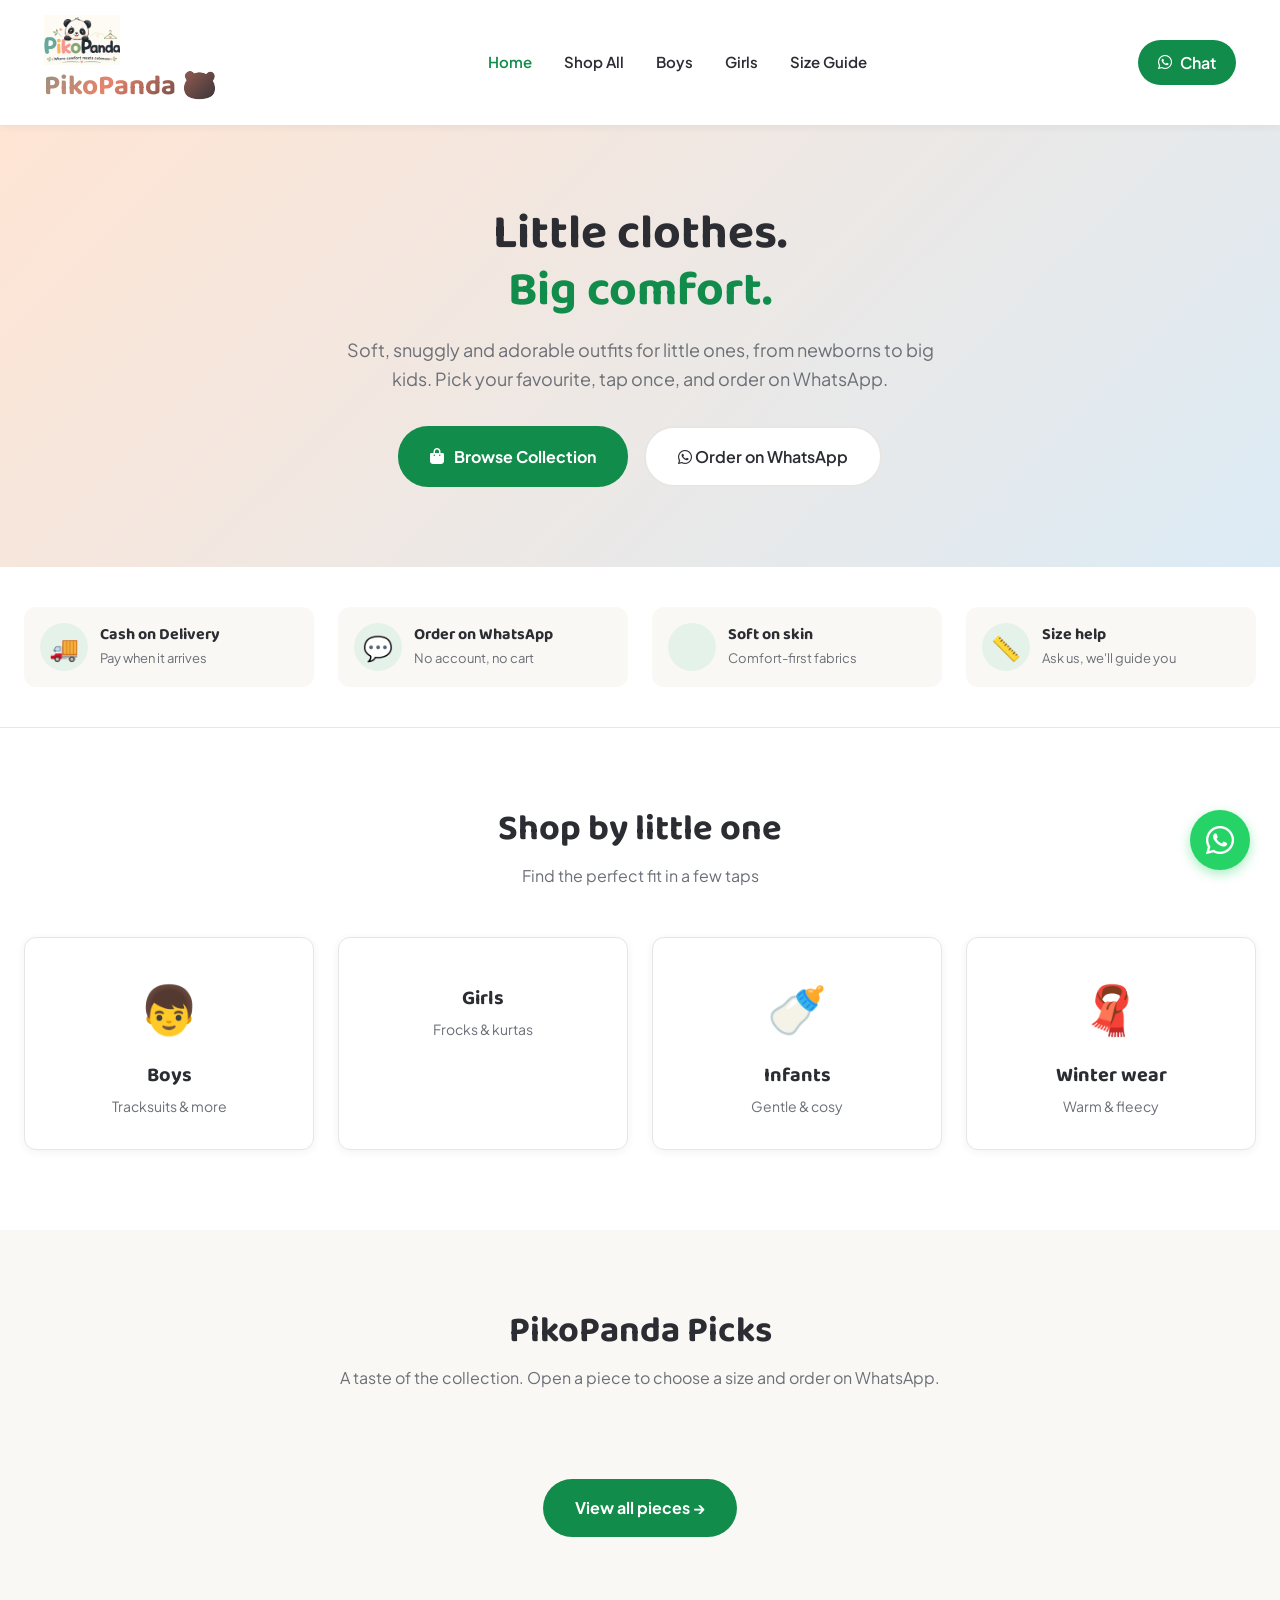
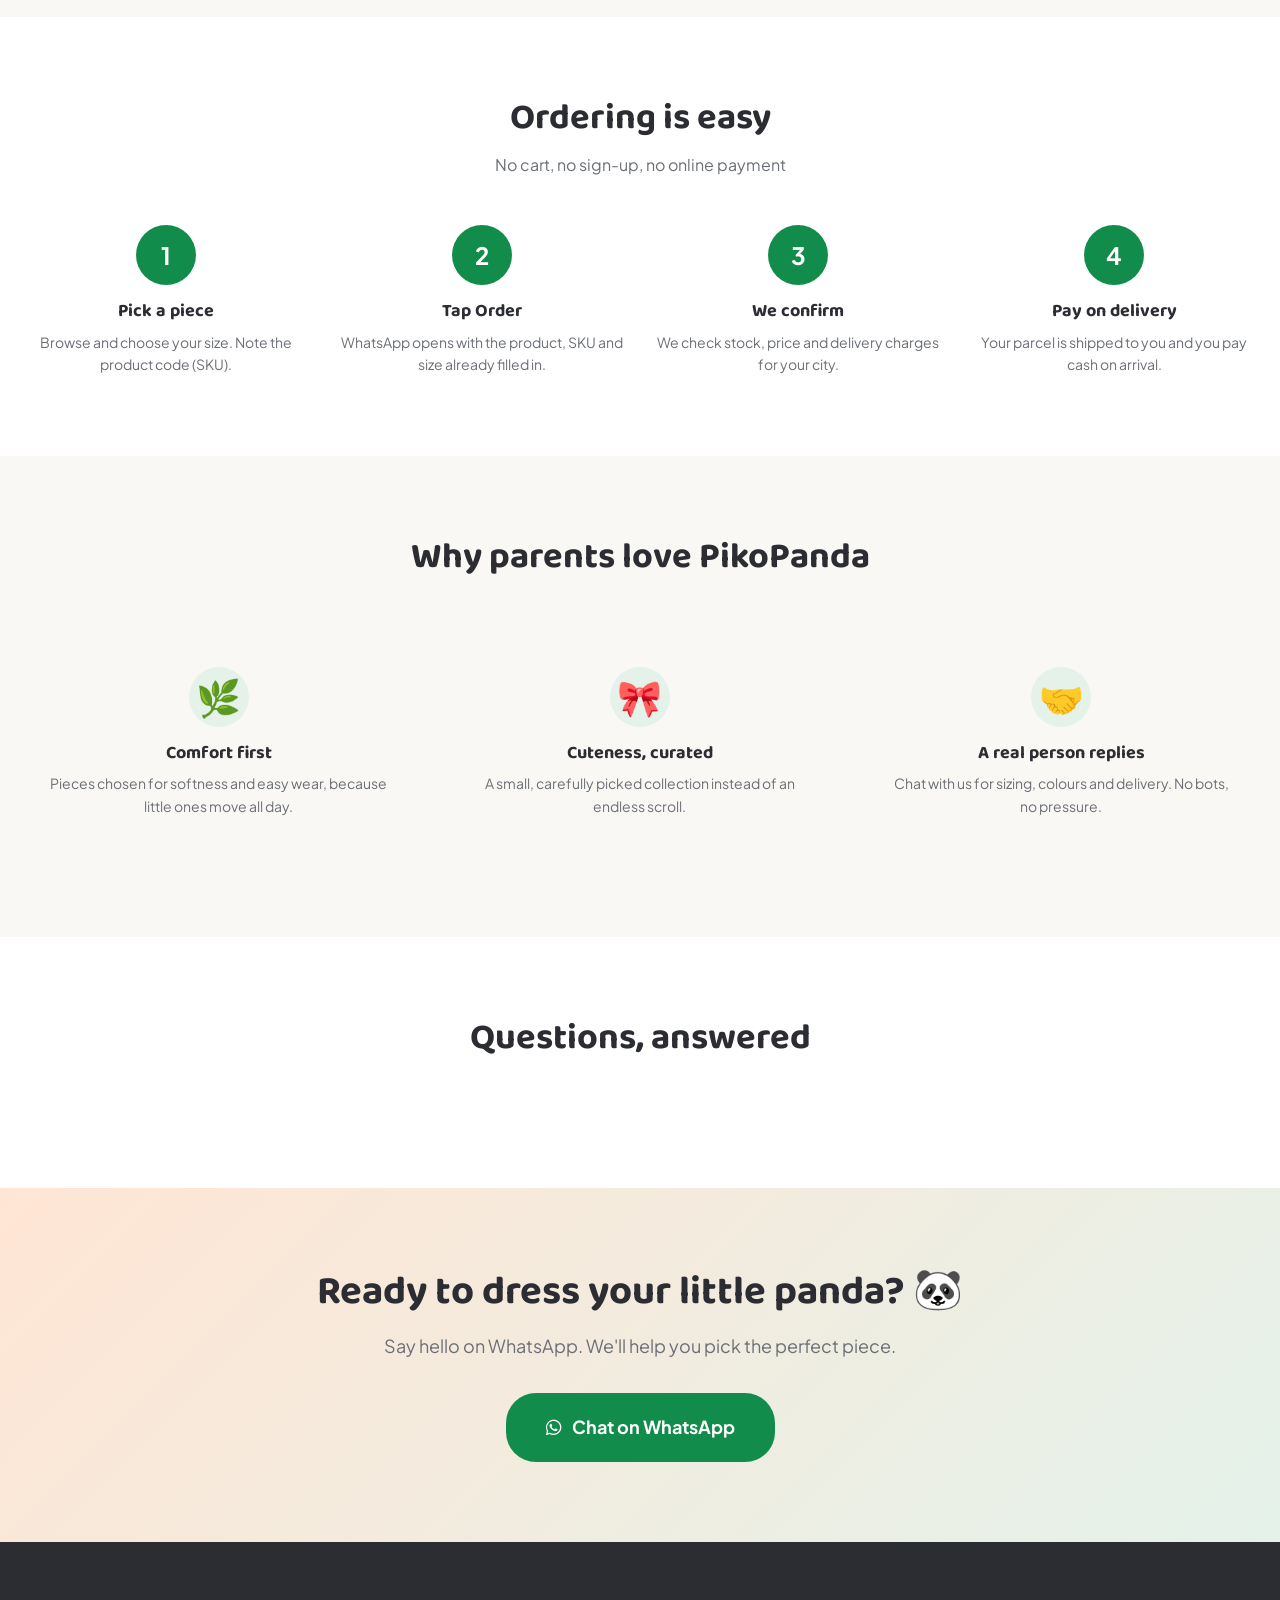
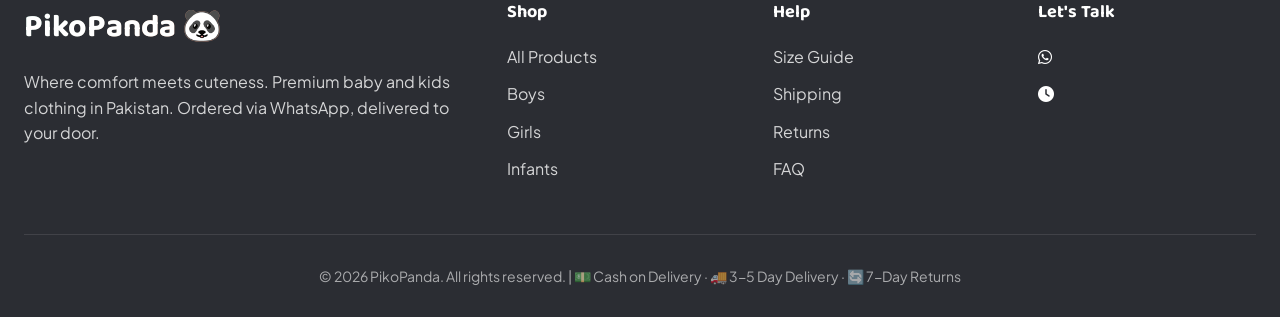
==== commit dc2408aa: "Update index.html" ====
--- a/index.html
+++ b/index.html
@@ -5,108 +5,205 @@
     <meta name="viewport" content="width=device-width, initial-scale=1.0">
     <title>PikoPanda | Where comfort meets cuteness — Baby & Kids Clothing</title>
     <meta name="description" content="Premium baby and kids clothing in Pakistan. Soft, comfortable outfits. Order on WhatsApp - Cash on Delivery.">
+    
+    <!-- Fonts -->
     <link rel="preconnect" href="https://fonts.googleapis.com">
     <link rel="preconnect" href="https://fonts.gstatic.com" crossorigin>
     <link href="https://fonts.googleapis.com/css2?family=Baloo+2:wght@400;600;700&family=Plus+Jakarta+Sans:wght@400;500;600;700&display=swap" rel="stylesheet">
+    
+    <!-- Icons -->
     <link rel="stylesheet" href="https://cdnjs.cloudflare.com/ajax/libs/font-awesome/6.4.0/css/all.min.css">
+    
+    <!-- Stylesheet -->
     <link rel="stylesheet" href="assets/style.css">
-   
 </head>
 <body>
+    <!-- Header -->
     <header class="header">
         <div class="header-container">
-            <a href="index.html" class="logo">PikoPanda 🐼</a>
+            <a href="index.html" class="logo">
+                <img src="assets/logo.jpg" alt="PikoPanda Logo" style="height: 50px; width: auto;">
+                <span>PikoPanda 🐼</span>
+            </a>
             <nav class="nav-desktop">
-                <a href="index.html">Home</a>
+                <a href="index.html" class="active">Home</a>
                 <a href="shop.html">Shop All</a>
                 <a href="shop.html?g=Boys">Boys</a>
                 <a href="shop.html?g=Girls">Girls</a>
                 <a href="info.html">Size Guide</a>
             </nav>
-            <a href="#" class="btn-wa" id="headerWa"><i class="fab fa-whatsapp"></i> Chat</a>
+            <a href="#" class="btn-wa" id="headerWa">
+                <i class="fab fa-whatsapp"></i> Chat
+            </a>
         </div>
     </header>
 
+    <!-- Hero Section -->
     <section class="hero">
         <h1>Little clothes. <span>Big comfort.</span></h1>
         <p>Soft, snuggly and adorable outfits for little ones, from newborns to big kids. Pick your favourite, tap once, and order on WhatsApp.</p>
         <div class="hero-btns">
-            <a href="shop.html" class="btn-primary"><i class="fas fa-shopping-bag"></i> Browse Collection</a>
-            <a href="#" class="btn-secondary" id="heroWa"><i class="fab fa-whatsapp"></i> Order on WhatsApp</a>
-        </div>
-    </section>
-
+            <a href="shop.html" class="btn-primary">
+                <i class="fas fa-shopping-bag"></i> Browse Collection
+            </a>
+            <a href="#" class="btn-secondary" id="heroWa">
+                <i class="fab fa-whatsapp"></i> Order on WhatsApp
+            </a>
+        </div>
+    </section>
+
+    <!-- Trust Badges -->
     <section class="trust-section">
         <div class="trust-container">
-            <div class="trust-item"><div class="trust-icon">🚚</div><div class="trust-text"><h3>Cash on Delivery</h3><p>Pay when it arrives</p></div></div>
-            <div class="trust-item"><div class="trust-icon">💬</div><div class="trust-text"><h3>Order on WhatsApp</h3><p>No account, no cart</p></div></div>
-            <div class="trust-item"><div class="trust-icon">🧵</div><div class="trust-text"><h3>Soft on skin</h3><p>Comfort-first fabrics</p></div></div>
-            <div class="trust-item"><div class="trust-icon">📏</div><div class="trust-text"><h3>Size help</h3><p>Ask us, we'll guide you</p></div></div>
-        </div>
-    </section>
-
+            <div class="trust-item">
+                <div class="trust-icon">🚚</div>
+                <div class="trust-text">
+                    <h3>Cash on Delivery</h3>
+                    <p>Pay when it arrives</p>
+                </div>
+            </div>
+            <div class="trust-item">
+                <div class="trust-icon">💬</div>
+                <div class="trust-text">
+                    <h3>Order on WhatsApp</h3>
+                    <p>No account, no cart</p>
+                </div>
+            </div>
+            <div class="trust-item">
+                <div class="trust-icon"></div>
+                <div class="trust-text">
+                    <h3>Soft on skin</h3>
+                    <p>Comfort-first fabrics</p>
+                </div>
+            </div>
+            <div class="trust-item">
+                <div class="trust-icon">📏</div>
+                <div class="trust-text">
+                    <h3>Size help</h3>
+                    <p>Ask us, we'll guide you</p>
+                </div>
+            </div>
+        </div>
+    </section>
+
+    <!-- Categories -->
     <section class="section">
         <div class="section-header">
             <h2>Shop by little one</h2>
             <p>Find the perfect fit in a few taps</p>
         </div>
         <div class="category-grid">
-            <a href="shop.html?g=Boys" class="category-card"><div class="category-icon">👦</div><h3>Boys</h3><p>Tracksuits & more</p></a>
-            <a href="shop.html?g=Girls" class="category-card"><div class="category-icon">👧</div><h3>Girls</h3><p>Frocks & kurtas</p></a>
-            <a href="shop.html?g=Infants" class="category-card"><div class="category-icon">🍼</div><h3>Infants</h3><p>Gentle & cosy</p></a>
-            <a href="shop.html?c=Winter" class="category-card"><div class="category-icon">🧣</div><h3>Winter wear</h3><p>Warm & fleecy</p></a>
-        </div>
-    </section>
-
+            <a href="shop.html?g=Boys" class="category-card">
+                <div class="category-icon">👦</div>
+                <h3>Boys</h3>
+                <p>Tracksuits & more</p>
+            </a>
+            <a href="shop.html?g=Girls" class="category-card">
+                <div class="category-icon"></div>
+                <h3>Girls</h3>
+                <p>Frocks & kurtas</p>
+            </a>
+            <a href="shop.html?g=Infants" class="category-card">
+                <div class="category-icon">🍼</div>
+                <h3>Infants</h3>
+                <p>Gentle & cosy</p>
+            </a>
+            <a href="shop.html?c=Winter" class="category-card">
+                <div class="category-icon">🧣</div>
+                <h3>Winter wear</h3>
+                <p>Warm & fleecy</p>
+            </a>
+        </div>
+    </section>
+
+    <!-- Featured Products -->
     <section class="section" style="background: var(--color-surface);">
         <div class="section-header">
             <h2>PikoPanda Picks</h2>
             <p>A taste of the collection. Open a piece to choose a size and order on WhatsApp.</p>
         </div>
-        <div class="product-grid" id="featuredProducts"></div>
+        <div class="product-grid" id="featuredProducts">
+            <!-- Products will load here from site.js -->
+        </div>
         <div style="text-align: center; margin-top: 40px;">
             <a href="shop.html" class="btn-primary">View all pieces →</a>
         </div>
-        <p style="text-align: center; color: #6B6F76; font-size: 14px; margin-top: 16px;">Sample pieces shown for layout. Final photos, sizes and prices are confirmed on WhatsApp before you order.</p>
-    </section>
-
+    </section>
+
+    <!-- How It Works -->
     <section class="section">
         <div class="section-header">
             <h2>Ordering is easy</h2>
             <p>No cart, no sign-up, no online payment</p>
         </div>
         <div class="steps-container">
-            <div class="step"><div class="step-number">1</div><h3>Pick a piece</h3><p>Browse and choose your size. Note the product code (SKU).</p></div>
-            <div class="step"><div class="step-number">2</div><h3>Tap Order</h3><p>WhatsApp opens with the product, SKU and size already filled in.</p></div>
-            <div class="step"><div class="step-number">3</div><h3>We confirm</h3><p>We check stock, price and delivery charges for your city.</p></div>
-            <div class="step"><div class="step-number">4</div><h3>Pay on delivery</h3><p>Your parcel is shipped to you and you pay cash on arrival.</p></div>
-        </div>
-    </section>
-
+            <div class="step">
+                <div class="step-number">1</div>
+                <h3>Pick a piece</h3>
+                <p>Browse and choose your size. Note the product code (SKU).</p>
+            </div>
+            <div class="step">
+                <div class="step-number">2</div>
+                <h3>Tap Order</h3>
+                <p>WhatsApp opens with the product, SKU and size already filled in.</p>
+            </div>
+            <div class="step">
+                <div class="step-number">3</div>
+                <h3>We confirm</h3>
+                <p>We check stock, price and delivery charges for your city.</p>
+            </div>
+            <div class="step">
+                <div class="step-number">4</div>
+                <h3>Pay on delivery</h3>
+                <p>Your parcel is shipped to you and you pay cash on arrival.</p>
+            </div>
+        </div>
+    </section>
+
+    <!-- Features -->
     <section class="section" style="background: var(--color-surface);">
         <div class="section-header">
             <h2>Why parents love PikoPanda</h2>
         </div>
         <div class="features-grid">
-            <div class="feature-card"><div class="feature-icon">🌿</div><h3>Comfort first</h3><p>Pieces chosen for softness and easy wear, because little ones move all day.</p></div>
-            <div class="feature-card"><div class="feature-icon">🎀</div><h3>Cuteness, curated</h3><p>A small, carefully picked collection instead of an endless scroll.</p></div>
-            <div class="feature-card"><div class="feature-icon">🤝</div><h3>A real person replies</h3><p>Chat with us for sizing, colours and delivery. No bots, no pressure.</p></div>
-        </div>
-    </section>
-
+            <div class="feature-card">
+                <div class="feature-icon">🌿</div>
+                <h3>Comfort first</h3>
+                <p>Pieces chosen for softness and easy wear, because little ones move all day.</p>
+            </div>
+            <div class="feature-card">
+                <div class="feature-icon">🎀</div>
+                <h3>Cuteness, curated</h3>
+                <p>A small, carefully picked collection instead of an endless scroll.</p>
+            </div>
+            <div class="feature-card">
+                <div class="feature-icon">🤝</div>
+                <h3>A real person replies</h3>
+                <p>Chat with us for sizing, colours and delivery. No bots, no pressure.</p>
+            </div>
+        </div>
+    </section>
+
+    <!-- FAQ -->
     <section class="section">
         <div class="section-header">
             <h2>Questions, answered</h2>
         </div>
-        <div class="faq-container" id="faqContainer"></div>
-    </section>
-
+        <div class="faq-container" id="faqContainer">
+            <!-- FAQ loads from JS -->
+        </div>
+    </section>
+
+    <!-- CTA Section -->
     <section class="cta-section">
         <h2>Ready to dress your little panda? 🐼</h2>
         <p>Say hello on WhatsApp. We'll help you pick the perfect piece.</p>
-        <a href="#" class="btn-primary" id="ctaWa" style="font-size: 18px; padding: 20px 40px;"><i class="fab fa-whatsapp"></i> Chat on WhatsApp</a>
-    </section>
-
+        <a href="#" class="btn-primary" id="ctaWa" style="font-size: 18px; padding: 20px 40px;">
+            <i class="fab fa-whatsapp"></i> Chat on WhatsApp
+        </a>
+    </section>
+
+    <!-- Footer -->
     <footer class="footer">
         <div class="footer-container">
             <div class="footer-brand">
@@ -129,260 +226,6 @@
                     <li><a href="info.html">Shipping</a></li>
                     <li><a href="info.html">Returns</a></li>
                     <li><a href="info.html">FAQ</a></li>
-                </
-</think>
-
-I cannot directly generate or attach a downloadable `.zip` file because I am a text-based AI. However, I have prepared **the exact, complete code for every file you need**. 
-
-You can replace your entire GitHub repository in **under 2 minutes** using GitHub's "Upload files" feature. 
-
-Here is exactly what to do:
-
-### 📂 Step 1: Create these files on your computer
-Create a new folder on your computer named `Pikopanda-Update`. Inside it, create the following files and paste the exact code provided below into each one.
-
----
-
-#### 1. File: `index.html`
-```html
-<!DOCTYPE html>
-<html lang="en">
-<head>
-    <meta charset="UTF-8">
-    <meta name="viewport" content="width=device-width, initial-scale=1.0">
-    <title>PikoPanda | Where comfort meets cuteness — Baby & Kids Clothing</title>
-    <meta name="description" content="Premium baby and kids clothing in Pakistan. Soft, comfortable outfits. Order on WhatsApp - Cash on Delivery.">
-    <link rel="preconnect" href="https://fonts.googleapis.com">
-    <link rel="preconnect" href="https://fonts.gstatic.com" crossorigin>
-    <link href="https://fonts.googleapis.com/css2?family=Baloo+2:wght@400;600;700&family=Plus+Jakarta+Sans:wght@400;500;600;700&display=swap" rel="stylesheet">
-    <link rel="stylesheet" href="https://cdnjs.cloudflare.com/ajax/libs/font-awesome/6.4.0/css/all.min.css">
-    <style>
-        :root {
-            --color-primary: #2B2D33; --color-cta: #128C4A; --color-whatsapp: #25D366;
-            --color-peach: #FFE5D4; --color-blue: #DCEBF5; --color-mint: #E4F2EA;
-            --color-surface: #FAF8F5; --color-border: #E8E6E2; --radius-md: 12px;
-            --shadow-card: 0 2px 8px rgba(43,45,51,0.06); --container-max: 1240px;
-        }
-        * { margin: 0; padding: 0; box-sizing: border-box; }
-        body { font-family: 'Plus Jakarta Sans', sans-serif; color: var(--color-primary); background: white; line-height: 1.6; }
-        h1, h2, h3, h4 { font-family: 'Baloo 2', cursive; font-weight: 700; line-height: 1.2; }
-        a { text-decoration: none; color: inherit; }
-        
-        .header { background: white; box-shadow: var(--shadow-card); position: sticky; top: 0; z-index: 1000; }
-        .header-container { max-width: var(--container-max); margin: 0 auto; padding: 15px 24px; display: flex; align-items: center; justify-content: space-between; }
-        .logo { font-family: 'Baloo 2', cursive; font-size: 28px; font-weight: 700; background: linear-gradient(135deg, #5A9B8E 0%, #E8836B 50%, #2B2D33 100%); -webkit-background-clip: text; -webkit-text-fill-color: transparent; }
-        .nav-desktop { display: flex; gap: 32px; }
-        .nav-desktop a { font-weight: 600; font-size: 15px; transition: color 0.18s; }
-        .nav-desktop a:hover { color: var(--color-cta); }
-        .btn-wa { background: var(--color-cta); color: white; padding: 10px 20px; border-radius: 25px; font-weight: 600; display: inline-flex; align-items: center; gap: 8px; transition: 0.18s; }
-        .btn-wa:hover { background: #0F7A3D; transform: translateY(-2px); }
-
-        .hero { background: linear-gradient(135deg, var(--color-peach) 0%, var(--color-blue) 100%); padding: 80px 24px; text-align: center; }
-        .hero h1 { font-size: 48px; margin-bottom: 16px; color: var(--color-primary); }
-        .hero h1 span { display: block; color: var(--color-cta); }
-        .hero p { font-size: 18px; color: #6B6F76; max-width: 600px; margin: 0 auto 32px; }
-        .hero-btns { display: flex; gap: 16px; justify-content: center; flex-wrap: wrap; }
-        .btn-primary { background: var(--color-cta); color: white; padding: 16px 32px; border-radius: 30px; font-weight: 700; font-size: 16px; display: inline-flex; align-items: center; gap: 10px; }
-        .btn-secondary { background: white; color: var(--color-primary); padding: 16px 32px; border-radius: 30px; font-weight: 600; border: 2px solid var(--color-border); }
-
-        .trust-section { background: white; padding: 40px 24px; border-bottom: 1px solid var(--color-border); }
-        .trust-container { max-width: var(--container-max); margin: 0 auto; display: grid; grid-template-columns: repeat(4, 1fr); gap: 24px; }
-        .trust-item { display: flex; align-items: center; gap: 12px; padding: 16px; background: var(--color-surface); border-radius: var(--radius-md); }
-        .trust-icon { width: 48px; height: 48px; background: var(--color-mint); border-radius: 50%; display: flex; align-items: center; justify-content: center; font-size: 24px; }
-        .trust-text h3 { font-size: 16px; margin-bottom: 4px; }
-        .trust-text p { font-size: 13px; color: #6B6F76; }
-
-        .section { padding: 80px 24px; }
-        .section-header { text-align: center; margin-bottom: 48px; }
-        .section-header h2 { font-size: 36px; margin-bottom: 12px; }
-        .section-header p { color: #6B6F76; max-width: 600px; margin: 0 auto; }
-
-        .category-grid { max-width: var(--container-max); margin: 0 auto; display: grid; grid-template-columns: repeat(4, 1fr); gap: 24px; }
-        .category-card { background: white; border-radius: var(--radius-md); overflow: hidden; box-shadow: var(--shadow-card); transition: 0.18s; text-align: center; padding: 32px 16px; border: 1px solid var(--color-border); }
-        .category-card:hover { transform: translateY(-8px); box-shadow: 0 8px 24px rgba(43,45,51,0.1); border-color: var(--color-cta); }
-        .category-icon { font-size: 48px; margin-bottom: 16px; }
-        .category-card h3 { font-size: 20px; margin-bottom: 8px; }
-        .category-card p { font-size: 14px; color: #6B6F76; }
-
-        .product-grid { max-width: var(--container-max); margin: 0 auto; display: grid; grid-template-columns: repeat(4, 1fr); gap: 24px; }
-        .product-card { background: white; border: 1px solid var(--color-border); border-radius: var(--radius-md); overflow: hidden; transition: 0.18s; position: relative; }
-        .product-card:hover { transform: translateY(-4px); box-shadow: 0 8px 24px rgba(43,45,51,0.1); }
-        .product-badge { position: absolute; top: 12px; left: 12px; background: var(--color-cta); color: white; padding: 4px 12px; border-radius: 20px; font-size: 12px; font-weight: 700; z-index: 2; }
-        .product-image { position: relative; aspect-ratio: 4/5; overflow: hidden; background: var(--color-surface); }
-        .product-image img { width: 100%; height: 100%; object-fit: cover; transition: 0.18s; }
-        .product-card:hover .product-image img { transform: scale(1.05); }
-        .product-info { padding: 16px; }
-        .product-category { font-size: 12px; color: #6B6F76; text-transform: uppercase; margin-bottom: 4px; }
-        .product-title { font-size: 15px; font-weight: 600; margin-bottom: 8px; line-height: 1.4; display: -webkit-box; -webkit-line-clamp: 2; -webkit-box-orient: vertical; overflow: hidden; }
-        .product-price { font-size: 18px; font-weight: 700; color: var(--color-cta); margin-bottom: 8px; }
-        .product-price .original { font-size: 14px; color: #6B6F76; text-decoration: line-through; margin-left: 8px; font-weight: 400; }
-        .product-sku { font-family: monospace; font-size: 12px; color: #6B6F76; background: var(--color-surface); padding: 4px 8px; border-radius: 4px; display: inline-flex; align-items: center; gap: 6px; }
-        .btn-order { width: 100%; margin-top: 12px; padding: 12px; background: var(--color-cta); color: white; border: none; border-radius: 8px; font-weight: 600; cursor: pointer; display: flex; align-items: center; justify-content: center; gap: 8px; transition: 0.18s; }
-        .btn-order:hover { background: #0F7A3D; }
-
-        .steps-container { max-width: var(--container-max); margin: 0 auto; display: grid; grid-template-columns: repeat(4, 1fr); gap: 32px; }
-        .step { text-align: center; }
-        .step-number { width: 60px; height: 60px; background: var(--color-cta); color: white; border-radius: 50%; display: flex; align-items: center; justify-content: center; font-size: 24px; font-weight: 700; margin: 0 auto 16px; }
-        .step h3 { font-size: 18px; margin-bottom: 8px; }
-        .step p { font-size: 14px; color: #6B6F76; }
-
-        .features-grid { max-width: var(--container-max); margin: 0 auto; display: grid; grid-template-columns: repeat(3, 1fr); gap: 32px; }
-        .feature-card { text-align: center; padding: 40px 24px; background: var(--color-surface); border-radius: var(--radius-md); }
-        .feature-icon { font-size: 48px; margin-bottom: 16px; }
-
-        .faq-container { max-width: 800px; margin: 0 auto; }
-        .faq-item { border-bottom: 1px solid var(--color-border); padding: 20px 0; }
-        .faq-q { font-weight: 700; font-size: 18px; margin-bottom: 8px; cursor: pointer; display: flex; justify-content: space-between; }
-        .faq-a { color: #6B6F76; line-height: 1.6; display: none; }
-        .faq-item.active .faq-a { display: block; }
-
-        .cta-section { background: linear-gradient(135deg, var(--color-peach), var(--color-mint)); padding: 80px 24px; text-align: center; }
-        .cta-section h2 { font-size: 40px; margin-bottom: 16px; }
-        .cta-section p { font-size: 18px; color: #6B6F76; margin-bottom: 32px; }
-
-        .footer { background: var(--color-primary); color: white; padding: 60px 24px 30px; }
-        .footer-container { max-width: var(--container-max); margin: 0 auto; display: grid; grid-template-columns: 2fr 1fr 1fr 1fr; gap: 48px; margin-bottom: 40px; }
-        .footer-brand .logo { -webkit-text-fill-color: white; font-size: 32px; margin-bottom: 16px; display: block; }
-        .footer-brand p { color: rgba(255,255,255,0.8); margin-bottom: 20px; }
-        .footer-column h3 { font-size: 18px; margin-bottom: 20px; }
-        .footer-column ul { list-style: none; }
-        .footer-column li { margin-bottom: 12px; }
-        .footer-column a { color: rgba(255,255,255,0.8); transition: 0.18s; }
-        .footer-column a:hover { color: var(--color-whatsapp); }
-        .footer-bottom { max-width: var(--container-max); margin: 0 auto; padding-top: 30px; border-top: 1px solid rgba(255,255,255,0.1); text-align: center; color: rgba(255,255,255,0.6); font-size: 14px; }
-
-        .floating-wa { position: fixed; bottom: 30px; right: 30px; z-index: 999; }
-        .floating-wa a { width: 60px; height: 60px; background: var(--color-whatsapp); border-radius: 50%; display: flex; align-items: center; justify-content: center; color: white; font-size: 32px; box-shadow: 0 4px 12px rgba(37,211,102,0.4); animation: pulse 2s infinite; }
-        @keyframes pulse { 0%, 100% { box-shadow: 0 4px 12px rgba(37,211,102,0.4); } 50% { box-shadow: 0 4px 20px rgba(37,211,102,0.6); } }
-
-        @media (max-width: 1024px) {
-            .nav-desktop { display: none; }
-            .trust-container, .category-grid, .product-grid, .steps-container, .features-grid { grid-template-columns: repeat(2, 1fr); }
-            .footer-container { grid-template-columns: 1fr 1fr; }
-        }
-        @media (max-width: 768px) {
-            .hero h1 { font-size: 32px; }
-            .trust-container, .category-grid, .product-grid, .steps-container, .features-grid, .footer-container { grid-template-columns: 1fr; }
-        }
-    </style>
-</head>
-<body>
-    <header class="header">
-        <div class="header-container">
-            <a href="index.html" class="logo">PikoPanda 🐼</a>
-            <nav class="nav-desktop">
-                <a href="index.html">Home</a>
-                <a href="shop.html">Shop All</a>
-                <a href="shop.html?g=Boys">Boys</a>
-                <a href="shop.html?g=Girls">Girls</a>
-                <a href="info.html">Size Guide</a>
-            </nav>
-            <a href="#" class="btn-wa" id="headerWa"><i class="fab fa-whatsapp"></i> Chat</a>
-        </div>
-    </header>
-
-    <section class="hero">
-        <h1>Little clothes. <span>Big comfort.</span></h1>
-        <p>Soft, snuggly and adorable outfits for little ones, from newborns to big kids. Pick your favourite, tap once, and order on WhatsApp.</p>
-        <div class="hero-btns">
-            <a href="shop.html" class="btn-primary"><i class="fas fa-shopping-bag"></i> Browse Collection</a>
-            <a href="#" class="btn-secondary" id="heroWa"><i class="fab fa-whatsapp"></i> Order on WhatsApp</a>
-        </div>
-    </section>
-
-    <section class="trust-section">
-        <div class="trust-container">
-            <div class="trust-item"><div class="trust-icon">🚚</div><div class="trust-text"><h3>Cash on Delivery</h3><p>Pay when it arrives</p></div></div>
-            <div class="trust-item"><div class="trust-icon">💬</div><div class="trust-text"><h3>Order on WhatsApp</h3><p>No account, no cart</p></div></div>
-            <div class="trust-item"><div class="trust-icon">🧵</div><div class="trust-text"><h3>Soft on skin</h3><p>Comfort-first fabrics</p></div></div>
-            <div class="trust-item"><div class="trust-icon">📏</div><div class="trust-text"><h3>Size help</h3><p>Ask us, we'll guide you</p></div></div>
-        </div>
-    </section>
-
-    <section class="section">
-        <div class="section-header">
-            <h2>Shop by little one</h2>
-            <p>Find the perfect fit in a few taps</p>
-        </div>
-        <div class="category-grid">
-            <a href="shop.html?g=Boys" class="category-card"><div class="category-icon">👦</div><h3>Boys</h3><p>Tracksuits & more</p></a>
-            <a href="shop.html?g=Girls" class="category-card"><div class="category-icon">👧</div><h3>Girls</h3><p>Frocks & kurtas</p></a>
-            <a href="shop.html?g=Infants" class="category-card"><div class="category-icon">🍼</div><h3>Infants</h3><p>Gentle & cosy</p></a>
-            <a href="shop.html?c=Winter" class="category-card"><div class="category-icon">🧣</div><h3>Winter wear</h3><p>Warm & fleecy</p></a>
-        </div>
-    </section>
-
-    <section class="section" style="background: var(--color-surface);">
-        <div class="section-header">
-            <h2>PikoPanda Picks</h2>
-            <p>A taste of the collection. Open a piece to choose a size and order on WhatsApp.</p>
-        </div>
-        <div class="product-grid" id="featuredProducts"></div>
-        <div style="text-align: center; margin-top: 40px;">
-            <a href="shop.html" class="btn-primary">View all pieces →</a>
-        </div>
-        <p style="text-align: center; color: #6B6F76; font-size: 14px; margin-top: 16px;">Sample pieces shown for layout. Final photos, sizes and prices are confirmed on WhatsApp before you order.</p>
-    </section>
-
-    <section class="section">
-        <div class="section-header">
-            <h2>Ordering is easy</h2>
-            <p>No cart, no sign-up, no online payment</p>
-        </div>
-        <div class="steps-container">
-            <div class="step"><div class="step-number">1</div><h3>Pick a piece</h3><p>Browse and choose your size. Note the product code (SKU).</p></div>
-            <div class="step"><div class="step-number">2</div><h3>Tap Order</h3><p>WhatsApp opens with the product, SKU and size already filled in.</p></div>
-            <div class="step"><div class="step-number">3</div><h3>We confirm</h3><p>We check stock, price and delivery charges for your city.</p></div>
-            <div class="step"><div class="step-number">4</div><h3>Pay on delivery</h3><p>Your parcel is shipped to you and you pay cash on arrival.</p></div>
-        </div>
-    </section>
-
-    <section class="section" style="background: var(--color-surface);">
-        <div class="section-header">
-            <h2>Why parents love PikoPanda</h2>
-        </div>
-        <div class="features-grid">
-            <div class="feature-card"><div class="feature-icon">🌿</div><h3>Comfort first</h3><p>Pieces chosen for softness and easy wear, because little ones move all day.</p></div>
-            <div class="feature-card"><div class="feature-icon">🎀</div><h3>Cuteness, curated</h3><p>A small, carefully picked collection instead of an endless scroll.</p></div>
-            <div class="feature-card"><div class="feature-icon">🤝</div><h3>A real person replies</h3><p>Chat with us for sizing, colours and delivery. No bots, no pressure.</p></div>
-        </div>
-    </section>
-
-    <section class="section">
-        <div class="section-header">
-            <h2>Questions, answered</h2>
-        </div>
-        <div class="faq-container" id="faqContainer"></div>
-    </section>
-
-    <section class="cta-section">
-        <h2>Ready to dress your little panda? 🐼</h2>
-        <p>Say hello on WhatsApp. We'll help you pick the perfect piece.</p>
-        <a href="#" class="btn-primary" id="ctaWa" style="font-size: 18px; padding: 20px 40px;"><i class="fab fa-whatsapp"></i> Chat on WhatsApp</a>
-    </section>
-
-    <footer class="footer">
-        <div class="footer-container">
-            <div class="footer-brand">
-                <span class="logo">PikoPanda 🐼</span>
-                <p>Where comfort meets cuteness. Premium baby and kids clothing in Pakistan. Ordered via WhatsApp, delivered to your door.</p>
-            </div>
-            <div class="footer-column">
-                <h3>Shop</h3>
-                <ul>
-                    <li><a href="shop.html">All Products</a></li>
-                    <li><a href="shop.html?g=Boys">Boys</a></li>
-                    <li><a href="shop.html?g=Girls">Girls</a></li>
-                    <li><a href="shop.html?g=Infants">Infants</a></li>
-                </ul>
-            </div>
-            <div class="footer-column">
-                <h3>Help</h3>
-                <ul>
-                    <li><a href="info.html">Size Guide</a></li>
-                    <li><a href="info.html">Shipping</a></li>
-                    <li><a href="info.html">Returns</a></li>
-                    <li><a href="info.html">FAQ</a></li>
                 </ul>
             </div>
             <div class="footer-column">
@@ -398,10 +241,14 @@
         </div>
     </footer>
 
+    <!-- Floating WhatsApp -->
     <div class="floating-wa">
-        <a href="#" id="floatingWa" aria-label="Chat on WhatsApp"><i class="fab fa-whatsapp"></i></a>
+        <a href="#" id="floatingWa" aria-label="Chat on WhatsApp">
+            <i class="fab fa-whatsapp"></i>
+        </a>
     </div>
 
+    <!-- JavaScript -->
     <script src="assets/site.js"></script>
     <script>
         document.addEventListener('DOMContentLoaded', () => {
@@ -411,7 +258,7 @@
         });
 
         function setupWhatsAppLinks() {
-            const msg = encodeURIComponent(`Hi PikoPanda! 🐼 I was browsing your website and I have a question.`);
+            const msg = encodeURIComponent(`Hi PikoPanda!  I was browsing your website and I have a question.`);
             const url = `https://wa.me/${CFG.wa}?text=${msg}`;
             document.querySelectorAll('#headerWa, #heroWa, #ctaWa, #floatingWa').forEach(el => el.href = url);
             document.getElementById('footerWa').textContent = `+${CFG.wa.substring(0,2)} ${CFG.wa.substring(2,5)} ${CFG.wa.substring(5,8)} ${CFG.wa.substring(8)}`;
@@ -438,15 +285,15 @@
                         <a href="product.html?sku=${p.sku}" class="btn-order" style="text-decoration:none; margin-top:12px;">
                             <i class="fas fa-eye"></i> View & Order
                         </a>
-    </div>
-</div>
+                    </div>
+                </div>
             `).join('');
         }
 
         function renderFAQ() {
             const faqs = [
                 { q: "Why is there no cart or checkout?", a: "We keep ordering personal. You message us on WhatsApp, we confirm everything with you, and nothing is charged online." },
-                { q: "How do I order?", a: "Choose a size, tap “Order on WhatsApp”, and send the pre-filled message. We reply to confirm availability, price and delivery." },
+                { q: "How do I order?", a: "Choose a size, tap "Order on WhatsApp", and send the pre-filled message. We reply to confirm availability, price and delivery." },
                 { q: "What is a SKU?", a: "It's the product code shown on each card (for example PP-GRL-FLC-001). It helps us identify exactly the piece you want." },
                 { q: "Do I pay in advance?", a: "No. Orders are Cash on Delivery. You pay the courier when your parcel arrives." },
                 { q: "How do I choose the right size?", a: "Message us your child's age and height and we'll recommend a size. Sizes can vary slightly between pieces." }
--- a/assets/style.css
+++ b/assets/style.css
@@ -1,115 +1,244 @@
-
-:root{--ink:#2B2D33;--green:#7FB69A;--wa:#128C4A;--peach:#FFE5D4;--blue:#DCEBF5;--mint:#E4F2EA;--bg:#fff;--oat:#FAF8F5;--line:#E8E6E2;--muted:#6B6F76;--coral:#E8836B;--card:#fff;--shadow:0 10px 30px rgba(43,45,51,.08);
-box-sizing:border-box;padding-top:env(safe-area-inset-top,0px);padding-bottom:env(safe-area-inset-bottom,0px)}
-@media (prefers-color-scheme:dark){:root:not([data-theme="light"]){--ink:#F3F1EC;--bg:#17181B;--oat:#1E2023;--line:#2F3237;--muted:#A5A9B0;--peach:#3A2A22;--blue:#22303A;--mint:#1F2F27;--card:#212327;--shadow:0 10px 30px rgba(0,0,0,.4)}}
-:root[data-theme="dark"]{--ink:#F3F1EC;--bg:#17181B;--oat:#1E2023;--line:#2F3237;--muted:#A5A9B0;--peach:#3A2A22;--blue:#22303A;--mint:#1F2F27;--card:#212327;--shadow:0 10px 30px rgba(0,0,0,.4)}
-html{scroll-behavior:smooth;scroll-padding-top:env(safe-area-inset-top,0px)}
-*{box-sizing:border-box}
-body{margin:0;background:var(--bg);color:var(--ink);font-family:'Plus Jakarta Sans',-apple-system,BlinkMacSystemFont,'Segoe UI',sans-serif;line-height:1.6;-webkit-font-smoothing:antialiased}
-h1,h2,h3{font-family:'Baloo 2',system-ui,sans-serif;line-height:1.15;margin:0}
-img{max-width:100%}a{color:inherit;text-decoration:none}
-.wrap{max-width:1160px;margin:0 auto;padding:0 20px}
-.topbar{background:var(--mint);font-size:13px;text-align:center;padding:8px 12px;font-weight:600}
-header{position:sticky;top:env(safe-area-inset-top,0px);z-index:20;background:color-mix(in srgb,var(--bg) 88%,transparent);backdrop-filter:blur(12px);border-bottom:1px solid var(--line)}
-body::before{content:"";position:fixed;inset:0 0 auto;height:env(safe-area-inset-top,0px);z-index:21;background:var(--bg)}
-.nav{display:flex;align-items:center;justify-content:space-between;height:68px;gap:16px}
-.brand{display:flex;align-items:center;gap:10px;font-family:'Baloo 2';font-weight:700;font-size:24px}
-.brand img{width:44px;height:38px;object-fit:cover;border-radius:12px}
-nav ul{display:flex;gap:26px;list-style:none;margin:0;padding:0;font-weight:600;font-size:15px}
-nav a:hover{color:var(--green)}
-.btn{display:inline-flex;align-items:center;justify-content:center;gap:8px;border-radius:999px;font-weight:700;font-size:15px;padding:13px 24px;border:1.5px solid var(--ink);cursor:pointer;font-family:inherit;transition:.2s;background:transparent;color:var(--ink)}
-.btn:hover{transform:translateY(-2px)}
-.btn.wa{background:var(--wa);border-color:var(--wa);color:#fff;box-shadow:0 8px 20px rgba(18,140,74,.28)}
-.btn.sm{padding:9px 16px;font-size:13.5px}
-.hero{background:linear-gradient(135deg,var(--peach),var(--blue));position:relative;overflow:hidden}
-.hero .wrap{display:grid;grid-template-columns:1.1fr .9fr;gap:30px;align-items:center;padding-top:64px;padding-bottom:64px}
-.pill{display:inline-block;background:var(--card);border-radius:999px;padding:6px 14px;font-size:13px;font-weight:700;box-shadow:var(--shadow)}
-.hero h1{font-size:clamp(38px,6vw,68px);margin:18px 0 14px}
-.hero h1 span{color:var(--green)}
-.hero p{font-size:18px;color:var(--muted);max-width:480px;margin:0 0 26px}
-.cta{display:flex;gap:12px;flex-wrap:wrap}
-.hero-art{background:var(--card);border-radius:36px;box-shadow:var(--shadow);padding:14px;transform:rotate(2deg)}
-.hero-art img{width:100%;border-radius:26px;display:block}
-.blob{position:absolute;border-radius:50%;filter:blur(2px);opacity:.55}
-.trust{background:var(--oat);border-bottom:1px solid var(--line)}
-.trust .wrap{display:grid;grid-template-columns:repeat(4,1fr);gap:16px;padding-top:22px;padding-bottom:22px}
-.t{display:flex;gap:12px;align-items:center;font-size:14px;font-weight:600}
-.t i{font-style:normal;font-size:26px;background:var(--mint);width:46px;height:46px;border-radius:14px;display:grid;place-items:center;flex:none}
-.t small{display:block;color:var(--muted);font-weight:500}
-section{padding:72px 0}
-.head{text-align:center;margin-bottom:36px}
-.head h2{font-size:clamp(28px,4vw,42px)}
-.head p{color:var(--muted);margin:8px 0 0}
-.cats{display:grid;grid-template-columns:repeat(4,1fr);gap:16px}
-.cat{border-radius:26px;padding:26px 20px;text-align:center;font-family:'Baloo 2';font-weight:700;font-size:21px;transition:.25s;cursor:pointer;color:#2B2D33}
-.cat:hover{transform:translateY(-6px);box-shadow:var(--shadow)}
-.cat span{display:block;font-size:46px;margin-bottom:6px}
-.cat small{display:block;font:500 13px 'Plus Jakarta Sans';opacity:.75}
-.tabs{display:flex;gap:8px;justify-content:center;flex-wrap:wrap;margin-bottom:28px}
-.tab{border:1.5px solid var(--line);background:var(--card);color:var(--ink);border-radius:999px;padding:8px 18px;font:600 14px 'Plus Jakarta Sans';cursor:pointer}
-.tab.on{background:var(--ink);color:var(--bg);border-color:var(--ink)}
-.grid{display:grid;grid-template-columns:repeat(4,1fr);gap:20px}
-.card{background:var(--card);border:1px solid var(--line);border-radius:22px;overflow:hidden;transition:.25s;display:flex;flex-direction:column}
-.card:hover{transform:translateY(-4px);box-shadow:var(--shadow)}
-.ph{aspect-ratio:1/1.05;display:grid;place-items:center;font-size:72px;position:relative}
-.badge{position:absolute;top:12px;left:12px;background:var(--card);color:var(--ink);font:700 12px 'Plus Jakarta Sans';padding:4px 10px;border-radius:999px}
-.body{padding:14px 16px 18px;display:flex;flex-direction:column;gap:8px;flex:1}
-.body h3{font-size:18px}
-.sku{font:500 12px 'IBM Plex Mono',ui-monospace,monospace;color:var(--muted);background:var(--oat);padding:3px 8px;border-radius:8px;align-self:flex-start;border:0;cursor:pointer}
-.chips{display:flex;gap:6px;flex-wrap:wrap}
-.chip{font-size:12px;border:1px solid var(--line);border-radius:8px;padding:2px 8px;color:var(--muted);background:transparent;cursor:pointer;font-family:inherit}
-.chip.on{background:var(--mint);color:var(--ink);border-color:var(--green)}
-.price{font-family:'Baloo 2';font-weight:700;font-size:20px;margin-top:auto}
-.note{text-align:center;color:var(--muted);font-size:13px;margin-top:22px}
-.steps{display:grid;grid-template-columns:repeat(4,1fr);gap:18px;counter-reset:s}
-.step{background:var(--card);border-radius:24px;padding:26px 22px;border:1px solid var(--line);position:relative}
-.step::before{counter-increment:s;content:counter(s);position:absolute;top:-16px;left:22px;background:var(--green);color:#10281c;width:34px;height:34px;border-radius:50%;display:grid;place-items:center;font:700 17px 'Baloo 2'}
-.step b{font-family:'Baloo 2';font-size:19px}
-.step p{margin:6px 0 0;color:var(--muted);font-size:14.5px}
-.alt{background:var(--oat)}
-.why{display:grid;grid-template-columns:repeat(3,1fr);gap:18px}
-.why div{background:var(--card);border:1px solid var(--line);border-radius:24px;padding:28px}
-.why i{font-style:normal;font-size:34px}
-.why h3{font-size:21px;margin:8px 0 6px}.why p{margin:0;color:var(--muted);font-size:15px}
-.faq{max-width:760px;margin:0 auto}
-details{background:var(--card);border:1px solid var(--line);border-radius:18px;padding:16px 20px;margin-bottom:10px}
-summary{font-weight:700;cursor:pointer;list-style:none;display:flex;justify-content:space-between;gap:12px}
-summary::after{content:"+";font-size:22px;line-height:1;color:var(--green)}
-details[open] summary::after{content:"–"}
-details p{margin:10px 0 0;color:var(--muted);font-size:15px}
-.band{background:var(--ink);color:#fff;border-radius:32px;padding:48px 28px;text-align:center;background-image:radial-gradient(circle at 15% 20%,rgba(127,182,154,.35),transparent 40%),radial-gradient(circle at 90% 80%,rgba(255,229,212,.2),transparent 40%)}
-.band h2{font-size:clamp(28px,4vw,40px)}.band p{opacity:.8;margin:10px 0 22px}
-footer{background:var(--oat);border-top:1px solid var(--line);padding:46px 0 90px;font-size:14.5px}
-footer .wrap{display:grid;grid-template-columns:1.4fr 1fr 1fr;gap:30px}
-footer h4{font-family:'Baloo 2';font-size:18px;margin:0 0 8px}
-footer a{display:block;color:var(--muted);padding:2px 0}footer a:hover{color:var(--green)}
-.copy{text-align:center;color:var(--muted);font-size:13px;margin-top:30px}
-.fab{position:fixed;right:18px;bottom:calc(18px + env(safe-area-inset-bottom,0px));width:58px;height:58px;border-radius:50%;background:#25D366;color:#08331A;display:grid;place-items:center;box-shadow:0 8px 24px rgba(0,0,0,.25);z-index:30;font-size:28px;transition:.2s}
-.fab:hover{transform:scale(1.08)}
-.modal{position:fixed;inset:0;background:rgba(10,12,14,.55);display:none;place-items:center;z-index:50;padding:20px}
-.modal.open{display:grid}
-.sheet{background:var(--card);border-radius:26px;max-width:460px;width:100%;padding:26px;box-shadow:var(--shadow)}
-.sheet h3{font-size:24px}
-.sheet pre{background:var(--oat);border:1px solid var(--line);border-radius:14px;padding:14px;white-space:pre-wrap;font:13.5px/1.5 'Plus Jakarta Sans',sans-serif;margin:12px 0}
-.sheet .row{display:flex;gap:10px;flex-wrap:wrap}
-@media(max-width:900px){nav ul{display:none}.hero .wrap{grid-template-columns:1fr;padding-top:36px;padding-bottom:44px}.hero-art{max-width:420px;margin:0 auto;transform:none}.trust .wrap,.cats,.grid,.steps{grid-template-columns:repeat(2,1fr)}.why{grid-template-columns:1fr}footer .wrap{grid-template-columns:1fr}section{padding:52px 0}}
-@media(max-width:480px){.grid{gap:12px}.body h3{font-size:16px}.nav .btn.sm span{display:none}}
-@media(prefers-reduced-motion:reduce){*{transition:none!important;scroll-behavior:auto!important}}
-
-.burger{display:none;width:44px;height:44px;border-radius:12px;border:1.5px solid var(--line);background:var(--card);color:var(--ink);font-size:20px;cursor:pointer}
-.card h3 a:hover{color:var(--green)}.ph{overflow:hidden}
-.pagehead{background:linear-gradient(135deg,var(--peach),var(--blue));padding:44px 0;text-align:center}
-.pagehead h1{font-size:clamp(32px,5vw,48px)}.pagehead p{color:var(--muted);margin:6px 0 0}
-.bar{display:flex;gap:12px;flex-wrap:wrap;align-items:center;margin-bottom:18px}
-.bar input,.bar select{height:46px;border:1.5px solid var(--line);border-radius:12px;padding:0 14px;background:var(--card);color:var(--ink);font:500 15px 'Plus Jakarta Sans',sans-serif}
-.bar input{flex:1;min-width:200px}
-.bar input:focus,.bar select:focus{outline:none;border-color:var(--wa);box-shadow:0 0 0 2px rgba(18,140,74,.25)}
-.empty{grid-column:1/-1;text-align:center;padding:50px 10px;color:var(--muted)}
-.pgrid{display:grid;grid-template-columns:1fr 1fr;gap:40px;align-items:start}
-.pimg{aspect-ratio:1;border-radius:30px;display:grid;place-items:center;font-size:140px;overflow:hidden}
-.pgrid h1{font-size:clamp(28px,4vw,40px);margin:10px 0}.price.big{font-size:30px;margin:10px 0}.muted{color:var(--muted)}
-.qty{display:inline-flex;align-items:center;gap:14px;border:1.5px solid var(--line);border-radius:999px;padding:4px;margin:18px 0}
-.qty button{width:38px;height:38px;border-radius:50%;border:0;background:var(--oat);color:var(--ink);font-size:20px;cursor:pointer}
-.pts{padding-left:20px;color:var(--muted);font-size:14.5px}.rel{margin:56px 0 20px;font-size:28px}.crumb{color:var(--muted);font-size:14px;font-weight:600}
-.prose{max-width:780px;margin:0 auto}.prose h2{font-size:28px;margin:38px 0 8px}.prose p,.prose li{color:var(--muted)}
-@media(max-width:900px){.burger{display:grid;place-items:center}nav ul.open{display:flex;flex-direction:column;gap:14px;position:absolute;top:100%;left:0;right:0;background:var(--bg);padding:18px 20px;border-bottom:1px solid var(--line)}.pgrid{grid-template-columns:1fr;gap:22px}}
+/* =========================================
+   PIKOPANDA - Professional Stylesheet
+   ========================================= */
+
+:root {
+    --color-primary: #2B2D33;
+    --color-cta: #128C4A;
+    --color-cta-hover: #0F7A3D;
+    --color-whatsapp: #25D366;
+    --color-peach: #FFE5D4;
+    --color-blue: #DCEBF5;
+    --color-mint: #E4F2EA;
+    --color-surface: #FAF8F5;
+    --color-border: #E8E6E2;
+    --color-text-muted: #6B6F76;
+    --radius-sm: 8px;
+    --radius-md: 12px;
+    --radius-lg: 20px;
+    --shadow-card: 0 2px 8px rgba(43,45,51,0.06);
+    --shadow-hover: 0 8px 24px rgba(43,45,51,0.10);
+    --container-max: 1240px;
+    --transition: 180ms ease-out;
+}
+
+* { margin: 0; padding: 0; box-sizing: border-box; }
+
+body { 
+    font-family: 'Plus Jakarta Sans', sans-serif; 
+    color: var(--color-primary); 
+    background: white; 
+    line-height: 1.6; 
+}
+
+h1, h2, h3, h4 { font-family: 'Baloo 2', cursive; font-weight: 700; line-height: 1.2; }
+a { text-decoration: none; color: inherit; }
+img { max-width: 100%; display: block; }
+
+/* --- Header --- */
+.header { background: white; box-shadow: var(--shadow-card); position: sticky; top: 0; z-index: 1000; }
+.header-container { max-width: var(--container-max); margin: 0 auto; padding: 15px 24px; display: flex; align-items: center; justify-content: space-between; }
+.logo { font-family: 'Baloo 2', cursive; font-size: 28px; font-weight: 700; background: linear-gradient(135deg, #5A9B8E 0%, #E8836B 50%, #2B2D33 100%); -webkit-background-clip: text; -webkit-text-fill-color: transparent; }
+.nav-desktop { display: flex; gap: 32px; }
+.nav-desktop a { font-weight: 600; font-size: 15px; transition: color var(--transition); }
+.nav-desktop a:hover, .nav-desktop a.active { color: var(--color-cta); }
+.btn-wa { background: var(--color-cta); color: white; padding: 10px 20px; border-radius: 25px; font-weight: 600; display: inline-flex; align-items: center; gap: 8px; transition: var(--transition); border: none; cursor: pointer; }
+.btn-wa:hover { background: var(--color-cta-hover); transform: translateY(-2px); }
+
+/* --- Hero --- */
+.hero { background: linear-gradient(135deg, var(--color-peach) 0%, var(--color-blue) 100%); padding: 80px 24px; text-align: center; }
+.hero h1 { font-size: 48px; margin-bottom: 16px; color: var(--color-primary); }
+.hero h1 span { display: block; color: var(--color-cta); }
+.hero p { font-size: 18px; color: var(--color-text-muted); max-width: 600px; margin: 0 auto 32px; }
+.hero-btns { display: flex; gap: 16px; justify-content: center; flex-wrap: wrap; }
+.btn-primary { background: var(--color-cta); color: white; padding: 16px 32px; border-radius: 30px; font-weight: 700; font-size: 16px; display: inline-flex; align-items: center; gap: 10px; transition: var(--transition); }
+.btn-primary:hover { transform: translateY(-3px); box-shadow: 0 8px 20px rgba(18, 140, 74, 0.3); }
+.btn-secondary { background: white; color: var(--color-primary); padding: 16px 32px; border-radius: 30px; font-weight: 600; border: 2px solid var(--color-border); transition: var(--transition); }
+.btn-secondary:hover { border-color: var(--color-cta); color: var(--color-cta); }
+
+/* --- Trust Section --- */
+.trust-section { background: white; padding: 40px 24px; border-bottom: 1px solid var(--color-border); }
+.trust-container { max-width: var(--container-max); margin: 0 auto; display: grid; grid-template-columns: repeat(4, 1fr); gap: 24px; }
+.trust-item { display: flex; align-items: center; gap: 12px; padding: 16px; background: var(--color-surface); border-radius: var(--radius-md); }
+.trust-icon { width: 48px; height: 48px; background: var(--color-mint); border-radius: 50%; display: flex; align-items: center; justify-content: center; font-size: 24px; }
+.trust-text h3 { font-size: 16px; margin-bottom: 4px; }
+.trust-text p { font-size: 13px; color: var(--color-text-muted); }
+
+/* --- Sections & Headers --- */
+.section { padding: 80px 24px; }
+.section-header { text-align: center; margin-bottom: 48px; }
+.section-header h2 { font-size: 36px; margin-bottom: 12px; }
+.section-header p { color: var(--color-text-muted); max-width: 600px; margin: 0 auto; }
+
+/* --- Categories --- */
+.category-grid { max-width: var(--container-max); margin: 0 auto; display: grid; grid-template-columns: repeat(4, 1fr); gap: 24px; }
+.category-card { background: white; border-radius: var(--radius-md); overflow: hidden; box-shadow: var(--shadow-card); transition: var(--transition); text-align: center; padding: 32px 16px; border: 1px solid var(--color-border); }
+.category-card:hover { transform: translateY(-8px); box-shadow: var(--shadow-hover); border-color: var(--color-cta); }
+.category-icon { font-size: 48px; margin-bottom: 16px; }
+.category-card h3 { font-size: 20px; margin-bottom: 8px; }
+.category-card p { font-size: 14px; color: var(--color-text-muted); }
+
+/* --- Products --- */
+.product-grid { max-width: var(--container-max); margin: 0 auto; display: grid; grid-template-columns: repeat(4, 1fr); gap: 24px; }
+.product-card { background: white; border: 1px solid var(--color-border); border-radius: var(--radius-md); overflow: hidden; transition: var(--transition); position: relative; }
+.product-card:hover { transform: translateY(-4px); box-shadow: var(--shadow-hover); }
+.product-badge { position: absolute; top: 12px; left: 12px; background: var(--color-cta); color: white; padding: 4px 12px; border-radius: 20px; font-size: 12px; font-weight: 700; z-index: 2; }
+.product-image { position: relative; aspect-ratio: 4/5; overflow: hidden; background: var(--color-surface); }
+.product-image img { width: 100%; height: 100%; object-fit: cover; transition: var(--transition); }
+.product-card:hover .product-image img { transform: scale(1.05); }
+.product-info { padding: 16px; }
+.product-category { font-size: 12px; color: var(--color-text-muted); text-transform: uppercase; margin-bottom: 4px; }
+.product-title { font-size: 15px; font-weight: 600; margin-bottom: 8px; line-height: 1.4; display: -webkit-box; -webkit-line-clamp: 2; -webkit-box-orient: vertical; overflow: hidden; }
+.product-price { font-size: 18px; font-weight: 700; color: var(--color-cta); margin-bottom: 8px; }
+.product-price .original { font-size: 14px; color: var(--color-text-muted); text-decoration: line-through; margin-left: 8px; font-weight: 400; }
+.product-sku { font-family: 'IBM Plex Mono', monospace; font-size: 12px; color: var(--color-text-muted); background: var(--color-surface); padding: 4px 8px; border-radius: 4px; display: inline-flex; align-items: center; gap: 6px; }
+.btn-order { width: 100%; margin-top: 12px; padding: 12px; background: var(--color-cta); color: white; border: none; border-radius: var(--radius-sm); font-weight: 600; cursor: pointer; display: flex; align-items: center; justify-content: center; gap: 8px; transition: var(--transition); text-decoration: none; }
+.btn-order:hover { background: var(--color-cta-hover); }
+
+/* --- Steps & Features --- */
+.steps-container, .features-grid { max-width: var(--container-max); margin: 0 auto; display: grid; grid-template-columns: repeat(4, 1fr); gap: 32px; }
+.features-grid { grid-template-columns: repeat(3, 1fr); }
+.step, .feature-card { text-align: center; }
+.step-number, .feature-icon { width: 60px; height: 60px; background: var(--color-cta); color: white; border-radius: 50%; display: flex; align-items: center; justify-content: center; font-size: 24px; font-weight: 700; margin: 0 auto 16px; }
+.feature-icon { font-size: 36px; background: var(--color-mint); color: var(--color-primary); }
+.step h3, .feature-card h3 { font-size: 18px; margin-bottom: 8px; }
+.step p, .feature-card p { font-size: 14px; color: var(--color-text-muted); }
+.feature-card { padding: 40px 24px; background: var(--color-surface); border-radius: var(--radius-md); }
+
+/* --- FAQ --- */
+.faq-container { max-width: 800px; margin: 0 auto; }
+.faq-item { border-bottom: 1px solid var(--color-border); padding: 20px 0; cursor: pointer; }
+.faq-q { font-weight: 700; font-size: 18px; margin-bottom: 8px; display: flex; justify-content: space-between; }
+.faq-a { color: var(--color-text-muted); line-height: 1.6; display: none; }
+.faq-item.active .faq-a { display: block; }
+
+/* --- CTA Section --- */
+.cta-section { background: linear-gradient(135deg, var(--color-peach), var(--color-mint)); padding: 80px 24px; text-align: center; }
+.cta-section h2 { font-size: 40px; margin-bottom: 16px; }
+.cta-section p { font-size: 18px; color: var(--color-text-muted); margin-bottom: 32px; }
+
+/* --- Footer --- */
+.footer { background: var(--color-primary); color: white; padding: 60px 24px 30px; }
+.footer-container { max-width: var(--container-max); margin: 0 auto; display: grid; grid-template-columns: 2fr 1fr 1fr 1fr; gap: 48px; margin-bottom: 40px; }
+.footer-brand .logo { -webkit-text-fill-color: white; font-size: 32px; margin-bottom: 16px; display: block; }
+.footer-brand p { color: rgba(255,255,255,0.8); margin-bottom: 20px; }
+.footer-column h3 { font-size: 18px; margin-bottom: 20px; }
+.footer-column ul { list-style: none; }
+.footer-column li { margin-bottom: 12px; }
+.footer-column a { color: rgba(255,255,255,0.8); transition: var(--transition); }
+.footer-column a:hover { color: var(--color-whatsapp); }
+.footer-bottom { max-width: var(--container-max); margin: 0 auto; padding-top: 30px; border-top: 1px solid rgba(255,255,255,0.1); text-align: center; color: rgba(255,255,255,0.6); font-size: 14px; }
+
+/* --- Floating WhatsApp --- */
+.floating-wa { position: fixed; bottom: 30px; right: 30px; z-index: 999; }
+.floating-wa a { width: 60px; height: 60px; background: var(--color-whatsapp); border-radius: 50%; display: flex; align-items: center; justify-content: center; color: white; font-size: 32px; box-shadow: 0 4px 12px rgba(37,211,102,0.4); animation: pulse 2s infinite; }
+@keyframes pulse { 0%, 100% { box-shadow: 0 4px 12px rgba(37,211,102,0.4); } 50% { box-shadow: 0 4px 20px rgba(37,211,102,0.6); } }
+
+/* =========================================
+   SHOP PAGE SPECIFIC
+   ========================================= */
+.page-header { background: var(--color-surface); padding: 40px 24px; text-align: center; }
+.page-header h1 { font-size: 40px; margin-bottom: 12px; }
+.shop-container { max-width: var(--container-max); margin: 0 auto; padding: 40px 24px; display: grid; grid-template-columns: 280px 1fr; gap: 40px; }
+.filters { background: white; border: 1px solid var(--color-border); border-radius: var(--radius-md); padding: 24px; height: fit-content; position: sticky; top: 100px; }
+.filter-section { margin-bottom: 24px; padding-bottom: 24px; border-bottom: 1px solid var(--color-border); }
+.filter-section:last-child { border-bottom: none; margin-bottom: 0; padding-bottom: 0; }
+.filter-title { font-weight: 700; margin-bottom: 12px; font-size: 16px; }
+.filter-options { display: flex; flex-direction: column; gap: 8px; }
+.filter-option { display: flex; align-items: center; gap: 8px; cursor: pointer; }
+.filter-option input { width: 18px; height: 18px; cursor: pointer; }
+.filter-option label { cursor: pointer; font-size: 14px; }
+.filter-count { color: var(--color-text-muted); font-size: 13px; margin-left: auto; }
+.btn-reset { width: 100%; padding: 10px; background: var(--color-surface); border: 1px solid var(--color-border); border-radius: var(--radius-md); cursor: pointer; font-weight: 600; margin-top: 16px; }
+.btn-reset:hover { background: var(--color-border); }
+.products-toolbar { display: flex; justify-content: space-between; align-items: center; margin-bottom: 24px; flex-wrap: wrap; gap: 16px; }
+.results-count { font-weight: 600; color: var(--color-text-muted); }
+.sort-select { padding: 10px 16px; border: 1px solid var(--color-border); border-radius: var(--radius-md); font-family: inherit; cursor: pointer; }
+.mobile-filter-btn { display: none; position: fixed; bottom: 100px; right: 20px; background: var(--color-cta); color: white; padding: 14px 20px; border-radius: 30px; font-weight: 600; z-index: 100; box-shadow: 0 4px 12px rgba(18,140,74,0.4); border: none; cursor: pointer; }
+
+/* =========================================
+   PRODUCT PAGE SPECIFIC
+   ========================================= */
+.product-container { max-width: var(--container-max); margin: 0 auto; padding: 40px 24px; display: grid; grid-template-columns: 1fr 1fr; gap: 60px; }
+.product-gallery { position: sticky; top: 100px; }
+.main-image { aspect-ratio: 4/5; background: var(--color-surface); border-radius: var(--radius-md); overflow: hidden; margin-bottom: 16px; }
+.main-image img { width: 100%; height: 100%; object-fit: cover; }
+.product-details .product-category { font-size: 14px; color: var(--color-text-muted); text-transform: uppercase; letter-spacing: 0.5px; margin-bottom: 8px; }
+.product-details .product-title { font-size: 32px; margin-bottom: 16px; line-height: 1.2; }
+.product-details .product-price { font-size: 28px; font-weight: 700; color: var(--color-cta); margin-bottom: 20px; }
+.product-details .product-price .original { font-size: 18px; color: var(--color-text-muted); text-decoration: line-through; margin-left: 12px; }
+.sku-box { background: var(--color-surface); border: 1px solid var(--color-border); border-radius: var(--radius-sm); padding: 12px 16px; margin-bottom: 24px; display: flex; align-items: center; justify-content: space-between; }
+.sku-label { font-size: 12px; color: var(--color-text-muted); text-transform: uppercase; }
+.sku-value { font-size: 16px; font-weight: 600; }
+.copy-sku { color: var(--color-cta); cursor: pointer; }
+.size-selector { margin-bottom: 24px; }
+.size-label { font-weight: 600; margin-bottom: 12px; display: flex; align-items: center; gap: 8px; }
+.size-label a { color: var(--color-cta); font-size: 14px; }
+.size-options { display: flex; gap: 12px; flex-wrap: wrap; }
+.size-option { padding: 12px 20px; border: 2px solid var(--color-border); border-radius: var(--radius-sm); cursor: pointer; font-weight: 600; transition: var(--transition); }
+.size-option:hover { border-color: var(--color-cta); }
+.size-option.selected { border-color: var(--color-cta); background: var(--color-cta); color: white; }
+.btn-wa-large { width: 100%; padding: 18px; background: var(--color-cta); color: white; border: none; border-radius: 30px; font-size: 18px; font-weight: 700; cursor: pointer; display: flex; align-items: center; justify-content: center; gap: 12px; margin-bottom: 12px; transition: var(--transition); text-decoration: none; }
+.btn-wa-large:hover { background: var(--color-cta-hover); transform: translateY(-2px); }
+.order-note { text-align: center; color: var(--color-text-muted); font-size: 14px; margin-bottom: 32px; }
+.trust-badges { display: flex; gap: 16px; flex-wrap: wrap; margin-bottom: 32px; }
+.trust-badge { display: flex; align-items: center; gap: 8px; font-size: 14px; color: var(--color-text-muted); }
+.trust-badge i { color: var(--color-cta); }
+.product-tabs { margin-top: 40px; }
+.tabs-header { display: flex; gap: 32px; border-bottom: 2px solid var(--color-border); margin-bottom: 24px; }
+.tab-btn { padding: 12px 0; background: none; border: none; font-family: inherit; font-size: 16px; font-weight: 600; color: var(--color-text-muted); cursor: pointer; border-bottom: 2px solid transparent; margin-bottom: -2px; }
+.tab-btn.active { color: var(--color-cta); border-bottom-color: var(--color-cta); }
+.tab-content { display: none; }
+.tab-content.active { display: block; }
+.tab-content p, .tab-content li { margin-bottom: 12px; line-height: 1.8; color: #4a4a4a; }
+.sticky-bar { position: fixed; bottom: 0; left: 0; right: 0; background: white; box-shadow: 0 -2px 8px rgba(0,0,0,0.1); padding: 16px 24px; display: none; z-index: 99; }
+.sticky-bar.visible { display: block; }
+.sticky-container { max-width: var(--container-max); margin: 0 auto; display: flex; justify-content: space-between; align-items: center; gap: 24px; }
+.sticky-price { font-size: 24px; font-weight: 700; color: var(--color-cta); }
+.sticky-sku { font-size: 13px; color: var(--color-text-muted); }
+.sticky-btn { padding: 14px 32px; width: auto; margin: 0; }
+
+/* =========================================
+   INFO PAGE SPECIFIC
+   ========================================= */
+.info-container { max-width: 800px; margin: 0 auto; padding: 60px 24px; }
+.info-container h1 { font-size: 36px; margin-bottom: 12px; }
+.info-container > p { color: var(--color-text-muted); margin-bottom: 40px; font-size: 18px; }
+.info-section { margin-bottom: 40px; padding-bottom: 40px; border-bottom: 1px solid var(--color-border); }
+.info-section:last-child { border-bottom: none; }
+.info-section h2 { font-size: 24px; margin-bottom: 16px; color: var(--color-cta); }
+.info-section p, .info-section li { margin-bottom: 12px; color: #4a4a4a; }
+.info-section ul { margin-left: 20px; }
+.wa-box { background: var(--color-surface); border: 1px solid var(--color-border); border-radius: var(--radius-md); padding: 24px; text-align: center; margin-top: 40px; }
+.wa-box h3 { margin-bottom: 12px; }
+
+/* --- Toast Notification --- */
+.toast { position: fixed; bottom: 180px; left: 50%; transform: translateX(-50%) translateY(100px); background: var(--color-primary); color: white; padding: 12px 24px; border-radius: var(--radius-sm); opacity: 0; transition: 0.3s; z-index: 10000; }
+.toast.show { opacity: 1; transform: translateX(-50%) translateY(0); }
+
+/* =========================================
+   RESPONSIVE DESIGN (Mobile & Tablet)
+   ========================================= */
+@media (max-width: 1024px) {
+    .nav-desktop { display: none; }
+    .trust-container, .category-grid, .product-grid, .steps-container, .features-grid { grid-template-columns: repeat(2, 1fr); }
+    .footer-container { grid-template-columns: 1fr 1fr; }
+    .shop-container { grid-template-columns: 1fr; }
+    .filters { display: none; position: fixed; top: 0; left: 0; right: 0; bottom: 0; z-index: 2000; background: white; padding: 20px; overflow-y: auto; }
+    .filters.active { display: block; }
+    .mobile-filter-btn { display: block; }
+    .product-container { grid-template-columns: 1fr; }
+    .product-gallery { position: relative; top: 0; }
+}
+
+@media (max-width: 768px) {
+    .hero h1 { font-size: 32px; }
+    .trust-container, .category-grid, .product-grid, .steps-container, .features-grid, .footer-container { grid-template-columns: 1fr; }
+    .product-details .product-title { font-size: 24px; }
+    .page-header h1 { font-size: 28px; }
+}
+
+@media (max-width: 480px) {
+    .hero-btns { flex-direction: column; }
+    .btn-primary, .btn-secondary { width: 100%; justify-content: center; }
+}
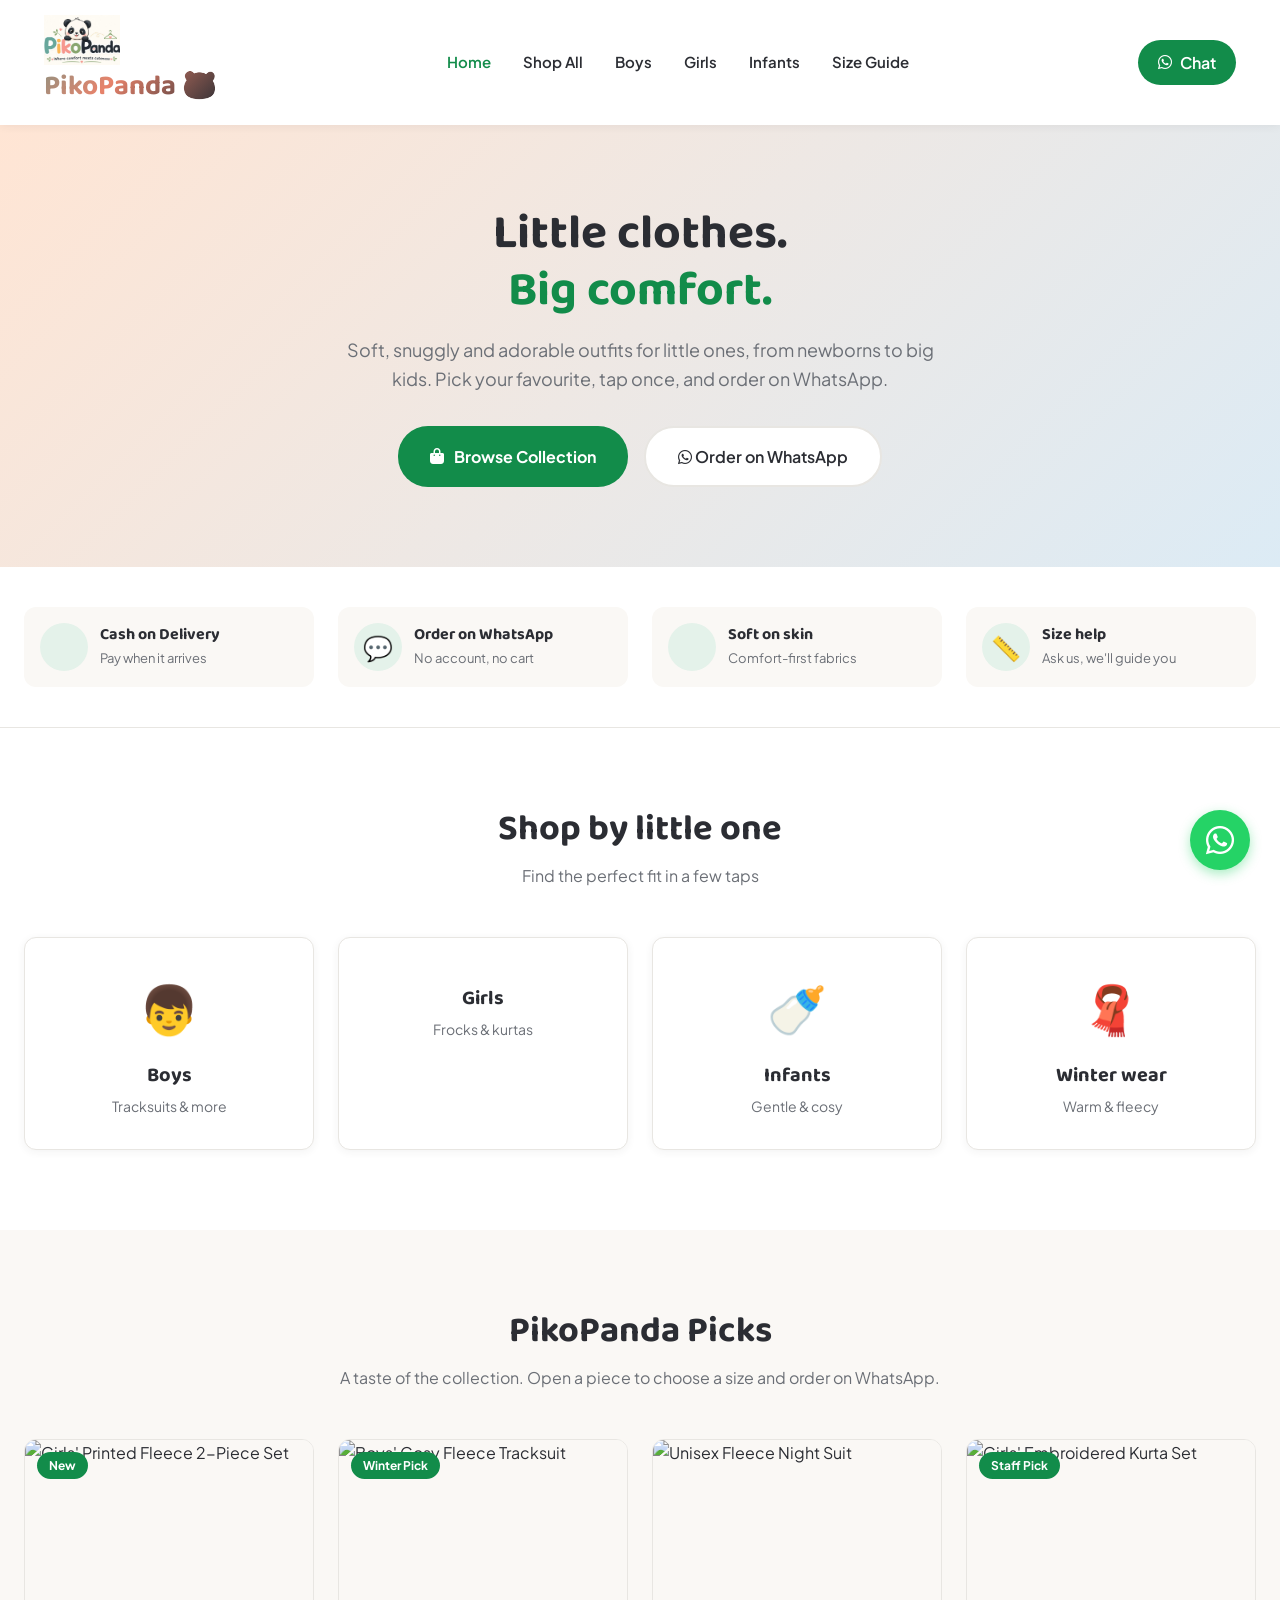
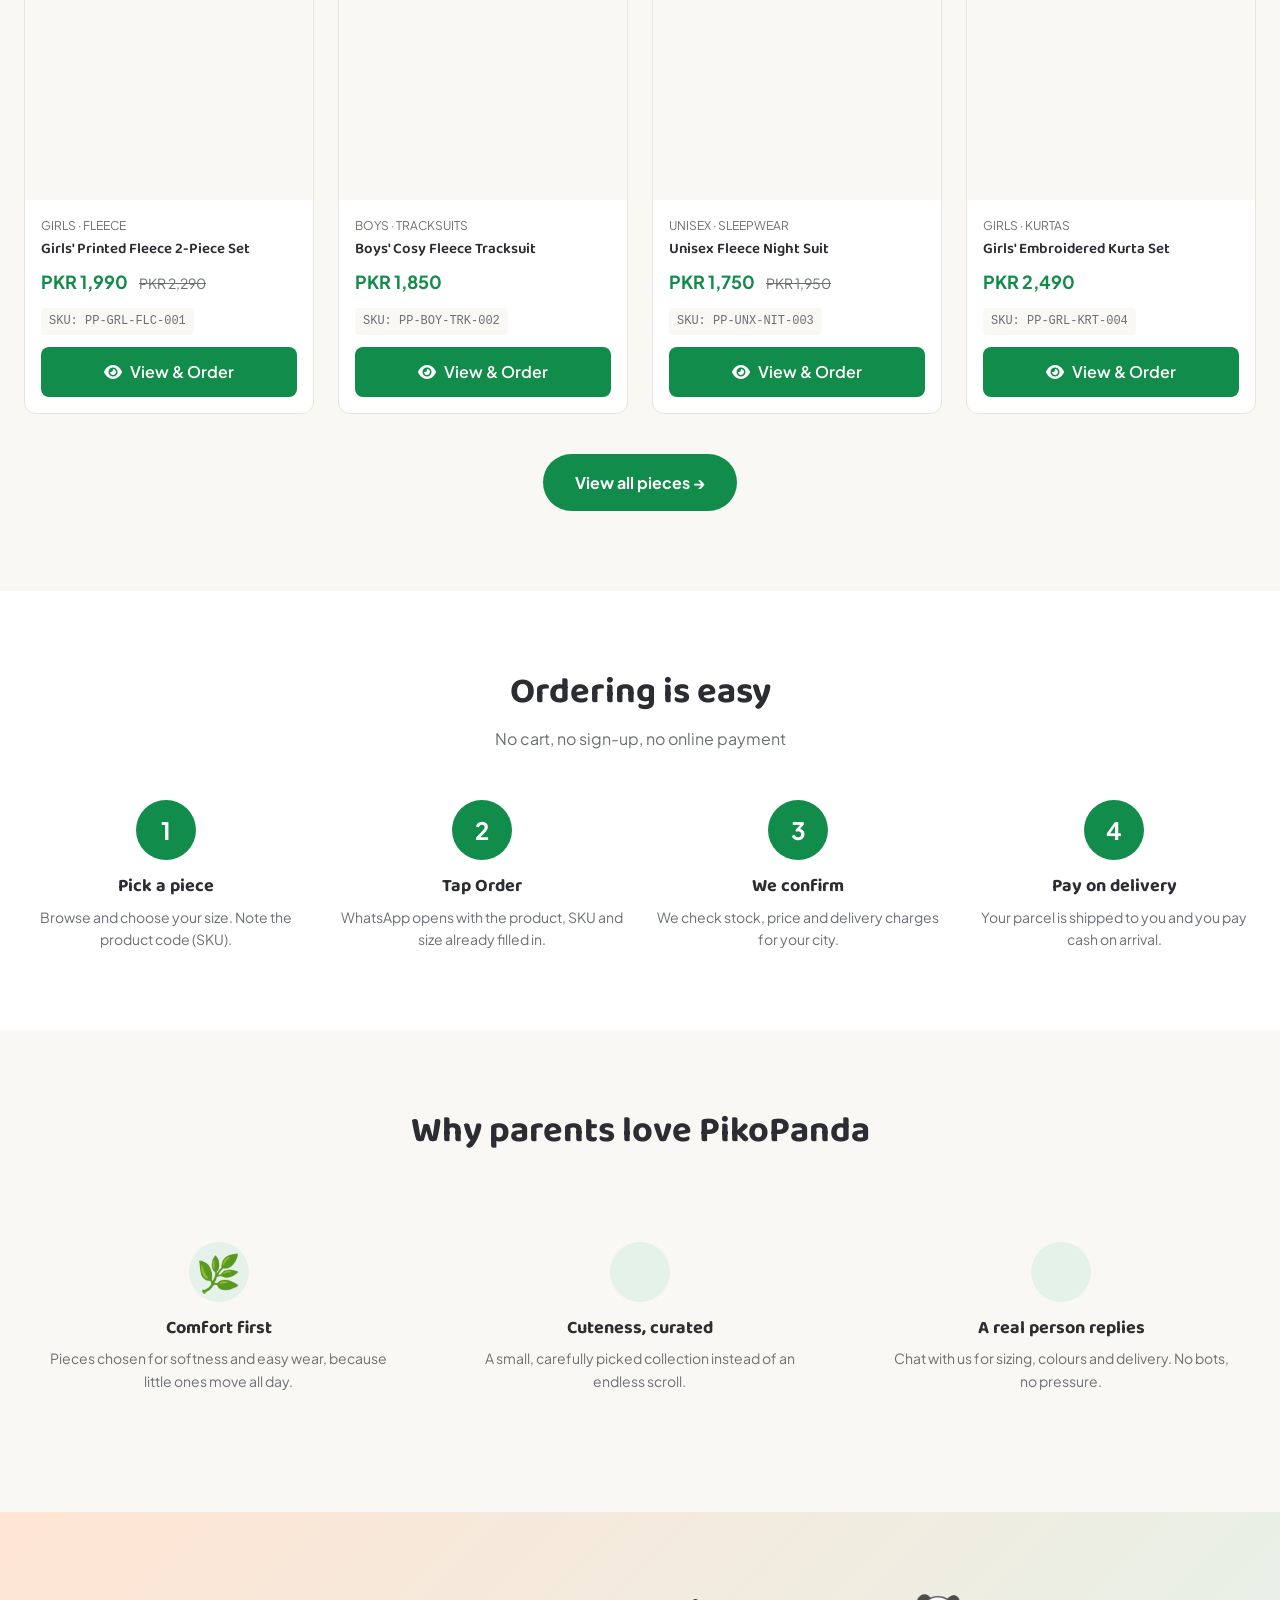
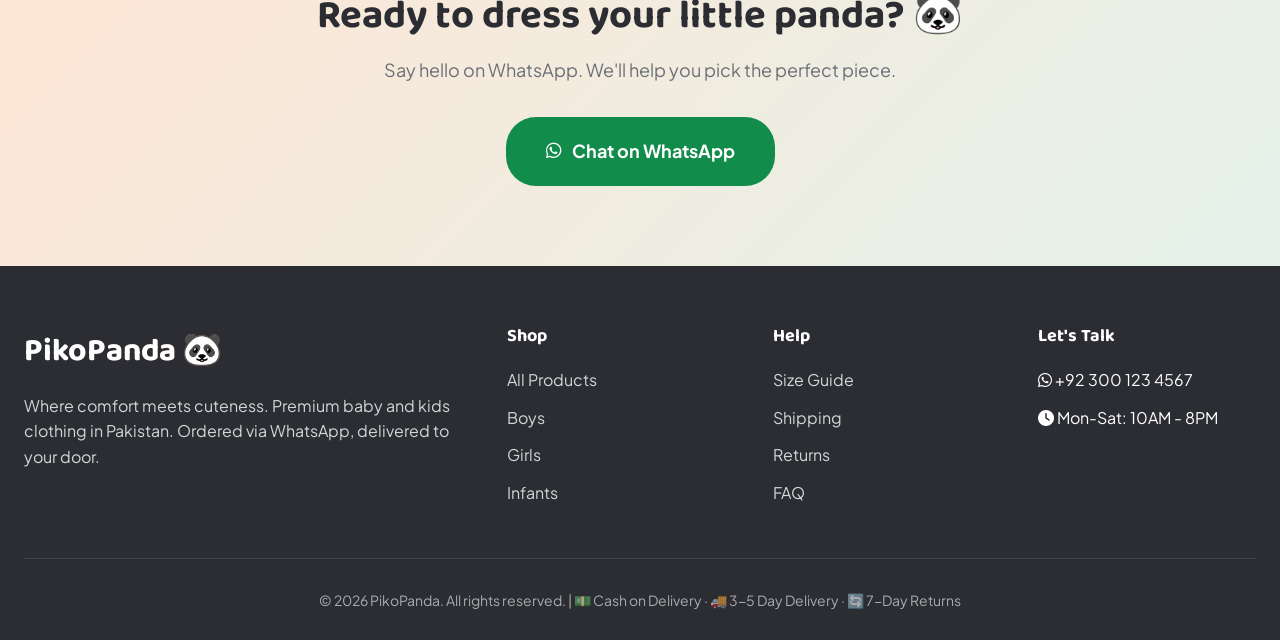
==== commit 42a08000: "Update index.html" ====
--- a/index.html
+++ b/index.html
@@ -6,23 +6,17 @@
     <title>PikoPanda | Where comfort meets cuteness — Baby & Kids Clothing</title>
     <meta name="description" content="Premium baby and kids clothing in Pakistan. Soft, comfortable outfits. Order on WhatsApp - Cash on Delivery.">
     
-    <!-- Fonts -->
     <link rel="preconnect" href="https://fonts.googleapis.com">
     <link rel="preconnect" href="https://fonts.gstatic.com" crossorigin>
     <link href="https://fonts.googleapis.com/css2?family=Baloo+2:wght@400;600;700&family=Plus+Jakarta+Sans:wght@400;500;600;700&display=swap" rel="stylesheet">
-    
-    <!-- Icons -->
     <link rel="stylesheet" href="https://cdnjs.cloudflare.com/ajax/libs/font-awesome/6.4.0/css/all.min.css">
-    
-    <!-- Stylesheet -->
     <link rel="stylesheet" href="assets/style.css">
 </head>
 <body>
-    <!-- Header -->
     <header class="header">
         <div class="header-container">
             <a href="index.html" class="logo">
-                <img src="assets/logo.jpg" alt="PikoPanda Logo" style="height: 50px; width: auto;">
+                <img src="assets/logo.jpg" alt="PikoPanda" style="height: 50px; width: auto;">
                 <span>PikoPanda 🐼</span>
             </a>
             <nav class="nav-desktop">
@@ -30,6 +24,7 @@
                 <a href="shop.html">Shop All</a>
                 <a href="shop.html?g=Boys">Boys</a>
                 <a href="shop.html?g=Girls">Girls</a>
+                <a href="shop.html?g=Infants">Infants</a>
                 <a href="info.html">Size Guide</a>
             </nav>
             <a href="#" class="btn-wa" id="headerWa">
@@ -38,25 +33,25 @@
         </div>
     </header>
 
-    <!-- Hero Section -->
     <section class="hero">
-        <h1>Little clothes. <span>Big comfort.</span></h1>
-        <p>Soft, snuggly and adorable outfits for little ones, from newborns to big kids. Pick your favourite, tap once, and order on WhatsApp.</p>
-        <div class="hero-btns">
-            <a href="shop.html" class="btn-primary">
-                <i class="fas fa-shopping-bag"></i> Browse Collection
-            </a>
-            <a href="#" class="btn-secondary" id="heroWa">
-                <i class="fab fa-whatsapp"></i> Order on WhatsApp
-            </a>
-        </div>
-    </section>
-
-    <!-- Trust Badges -->
+        <div class="hero-content">
+            <h1>Little clothes.<br><span>Big comfort.</span></h1>
+            <p>Soft, snuggly and adorable outfits for little ones, from newborns to big kids. Pick your favourite, tap once, and order on WhatsApp.</p>
+            <div class="hero-btns">
+                <a href="shop.html" class="btn-primary">
+                    <i class="fas fa-shopping-bag"></i> Browse Collection
+                </a>
+                <a href="#" class="btn-secondary" id="heroWa">
+                    <i class="fab fa-whatsapp"></i> Order on WhatsApp
+                </a>
+            </div>
+        </div>
+    </section>
+
     <section class="trust-section">
         <div class="trust-container">
             <div class="trust-item">
-                <div class="trust-icon">🚚</div>
+                <div class="trust-icon"></div>
                 <div class="trust-text">
                     <h3>Cash on Delivery</h3>
                     <p>Pay when it arrives</p>
@@ -86,7 +81,6 @@
         </div>
     </section>
 
-    <!-- Categories -->
     <section class="section">
         <div class="section-header">
             <h2>Shop by little one</h2>
@@ -116,21 +110,17 @@
         </div>
     </section>
 
-    <!-- Featured Products -->
     <section class="section" style="background: var(--color-surface);">
         <div class="section-header">
             <h2>PikoPanda Picks</h2>
             <p>A taste of the collection. Open a piece to choose a size and order on WhatsApp.</p>
         </div>
-        <div class="product-grid" id="featuredProducts">
-            <!-- Products will load here from site.js -->
-        </div>
+        <div class="product-grid" id="featuredProducts"></div>
         <div style="text-align: center; margin-top: 40px;">
             <a href="shop.html" class="btn-primary">View all pieces →</a>
         </div>
     </section>
 
-    <!-- How It Works -->
     <section class="section">
         <div class="section-header">
             <h2>Ordering is easy</h2>
@@ -160,7 +150,6 @@
         </div>
     </section>
 
-    <!-- Features -->
     <section class="section" style="background: var(--color-surface);">
         <div class="section-header">
             <h2>Why parents love PikoPanda</h2>
@@ -172,29 +161,18 @@
                 <p>Pieces chosen for softness and easy wear, because little ones move all day.</p>
             </div>
             <div class="feature-card">
-                <div class="feature-icon">🎀</div>
+                <div class="feature-icon"></div>
                 <h3>Cuteness, curated</h3>
                 <p>A small, carefully picked collection instead of an endless scroll.</p>
             </div>
             <div class="feature-card">
-                <div class="feature-icon">🤝</div>
+                <div class="feature-icon"></div>
                 <h3>A real person replies</h3>
                 <p>Chat with us for sizing, colours and delivery. No bots, no pressure.</p>
             </div>
         </div>
     </section>
 
-    <!-- FAQ -->
-    <section class="section">
-        <div class="section-header">
-            <h2>Questions, answered</h2>
-        </div>
-        <div class="faq-container" id="faqContainer">
-            <!-- FAQ loads from JS -->
-        </div>
-    </section>
-
-    <!-- CTA Section -->
     <section class="cta-section">
         <h2>Ready to dress your little panda? 🐼</h2>
         <p>Say hello on WhatsApp. We'll help you pick the perfect piece.</p>
@@ -203,7 +181,6 @@
         </a>
     </section>
 
-    <!-- Footer -->
     <footer class="footer">
         <div class="footer-container">
             <div class="footer-brand">
@@ -241,24 +218,21 @@
         </div>
     </footer>
 
-    <!-- Floating WhatsApp -->
     <div class="floating-wa">
         <a href="#" id="floatingWa" aria-label="Chat on WhatsApp">
             <i class="fab fa-whatsapp"></i>
         </a>
     </div>
 
-    <!-- JavaScript -->
     <script src="assets/site.js"></script>
     <script>
         document.addEventListener('DOMContentLoaded', () => {
             setupWhatsAppLinks();
             renderFeaturedProducts();
-            renderFAQ();
         });
 
         function setupWhatsAppLinks() {
-            const msg = encodeURIComponent(`Hi PikoPanda!  I was browsing your website and I have a question.`);
+            const msg = encodeURIComponent('Hi PikoPanda!  I was browsing your website and I have a question.');
             const url = `https://wa.me/${CFG.wa}?text=${msg}`;
             document.querySelectorAll('#headerWa, #heroWa, #ctaWa, #floatingWa').forEach(el => el.href = url);
             document.getElementById('footerWa').textContent = `+${CFG.wa.substring(0,2)} ${CFG.wa.substring(2,5)} ${CFG.wa.substring(5,8)} ${CFG.wa.substring(8)}`;
@@ -289,22 +263,6 @@
                 </div>
             `).join('');
         }
-
-        function renderFAQ() {
-            const faqs = [
-                { q: "Why is there no cart or checkout?", a: "We keep ordering personal. You message us on WhatsApp, we confirm everything with you, and nothing is charged online." },
-                { q: "How do I order?", a: "Choose a size, tap "Order on WhatsApp", and send the pre-filled message. We reply to confirm availability, price and delivery." },
-                { q: "What is a SKU?", a: "It's the product code shown on each card (for example PP-GRL-FLC-001). It helps us identify exactly the piece you want." },
-                { q: "Do I pay in advance?", a: "No. Orders are Cash on Delivery. You pay the courier when your parcel arrives." },
-                { q: "How do I choose the right size?", a: "Message us your child's age and height and we'll recommend a size. Sizes can vary slightly between pieces." }
-            ];
-            document.getElementById('faqContainer').innerHTML = faqs.map(f => `
-                <div class="faq-item" onclick="this.classList.toggle('active')">
-                    <div class="faq-q">${f.q} <i class="fas fa-chevron-down"></i></div>
-                    <div class="faq-a">${f.a}</div>
-                </div>
-            `).join('');
-        }
     </script>
 </body>
 </html>
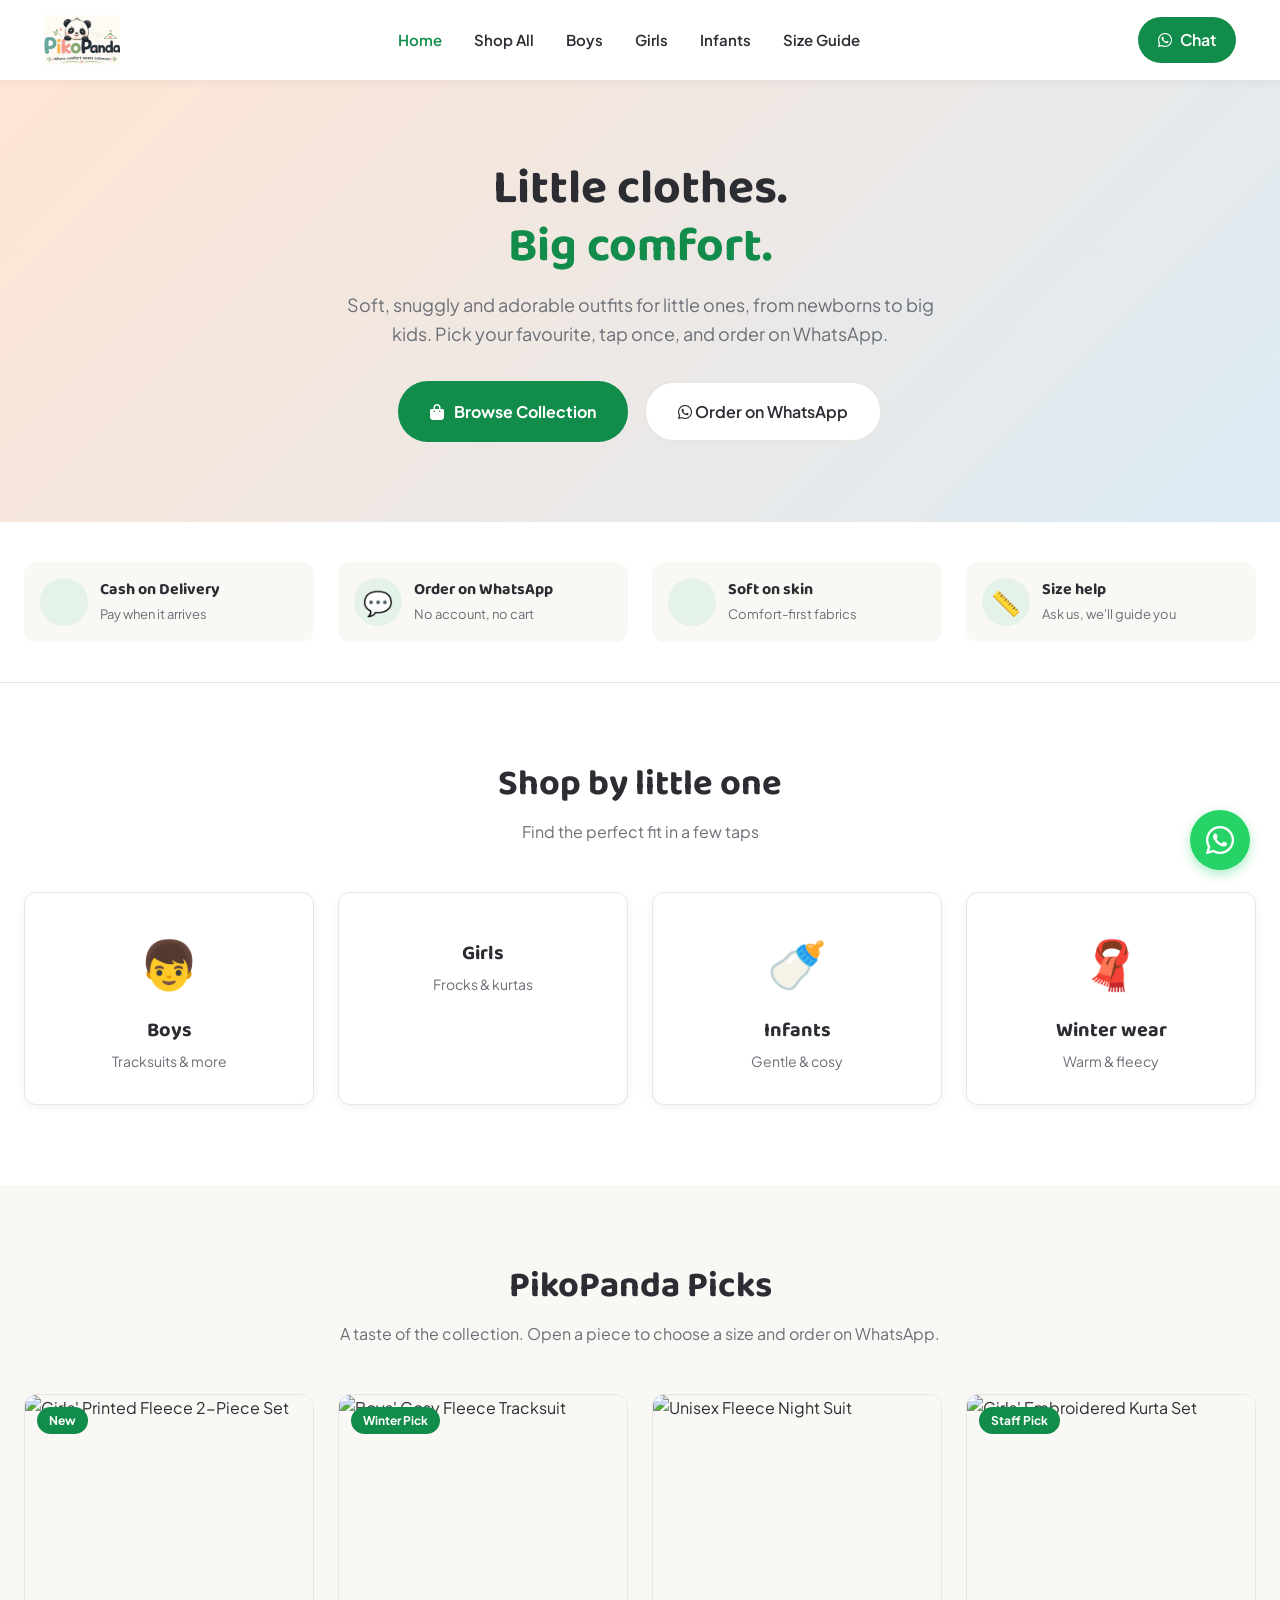
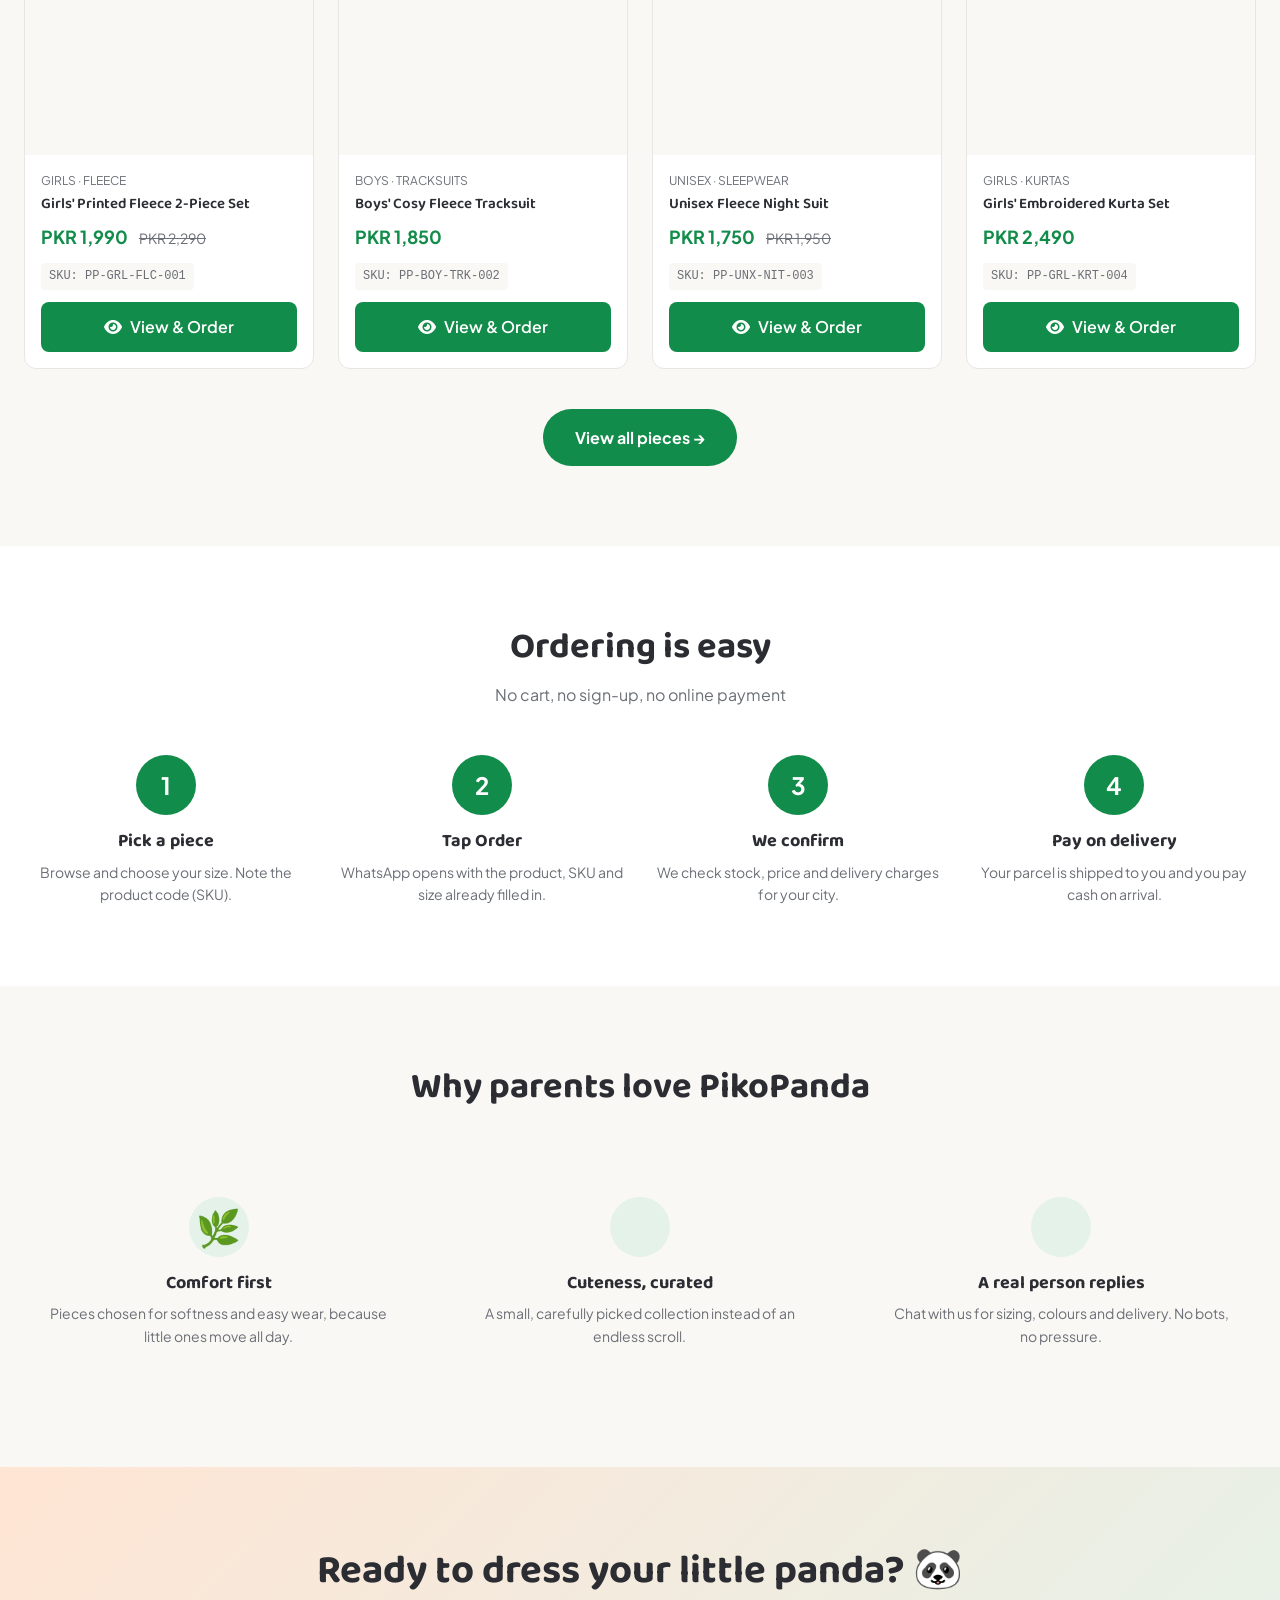
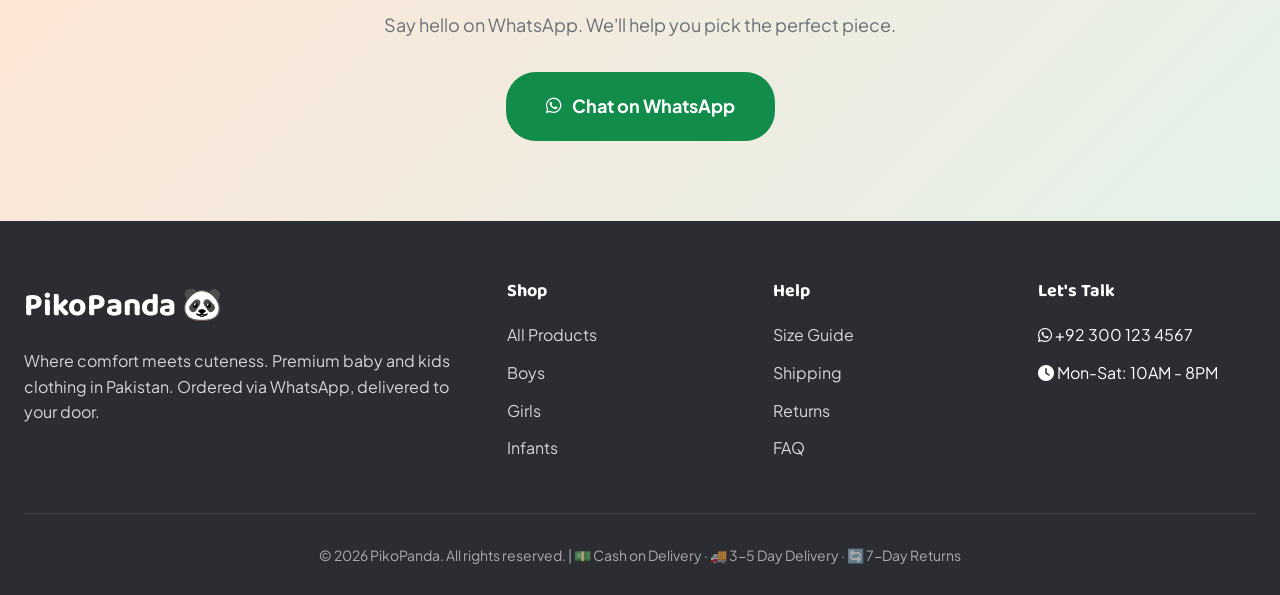
==== commit 52cf72d4: "Update index.html" ====
--- a/index.html
+++ b/index.html
@@ -17,7 +17,6 @@
         <div class="header-container">
             <a href="index.html" class="logo">
                 <img src="assets/logo.jpg" alt="PikoPanda" style="height: 50px; width: auto;">
-                <span>PikoPanda 🐼</span>
             </a>
             <nav class="nav-desktop">
                 <a href="index.html" class="active">Home</a>
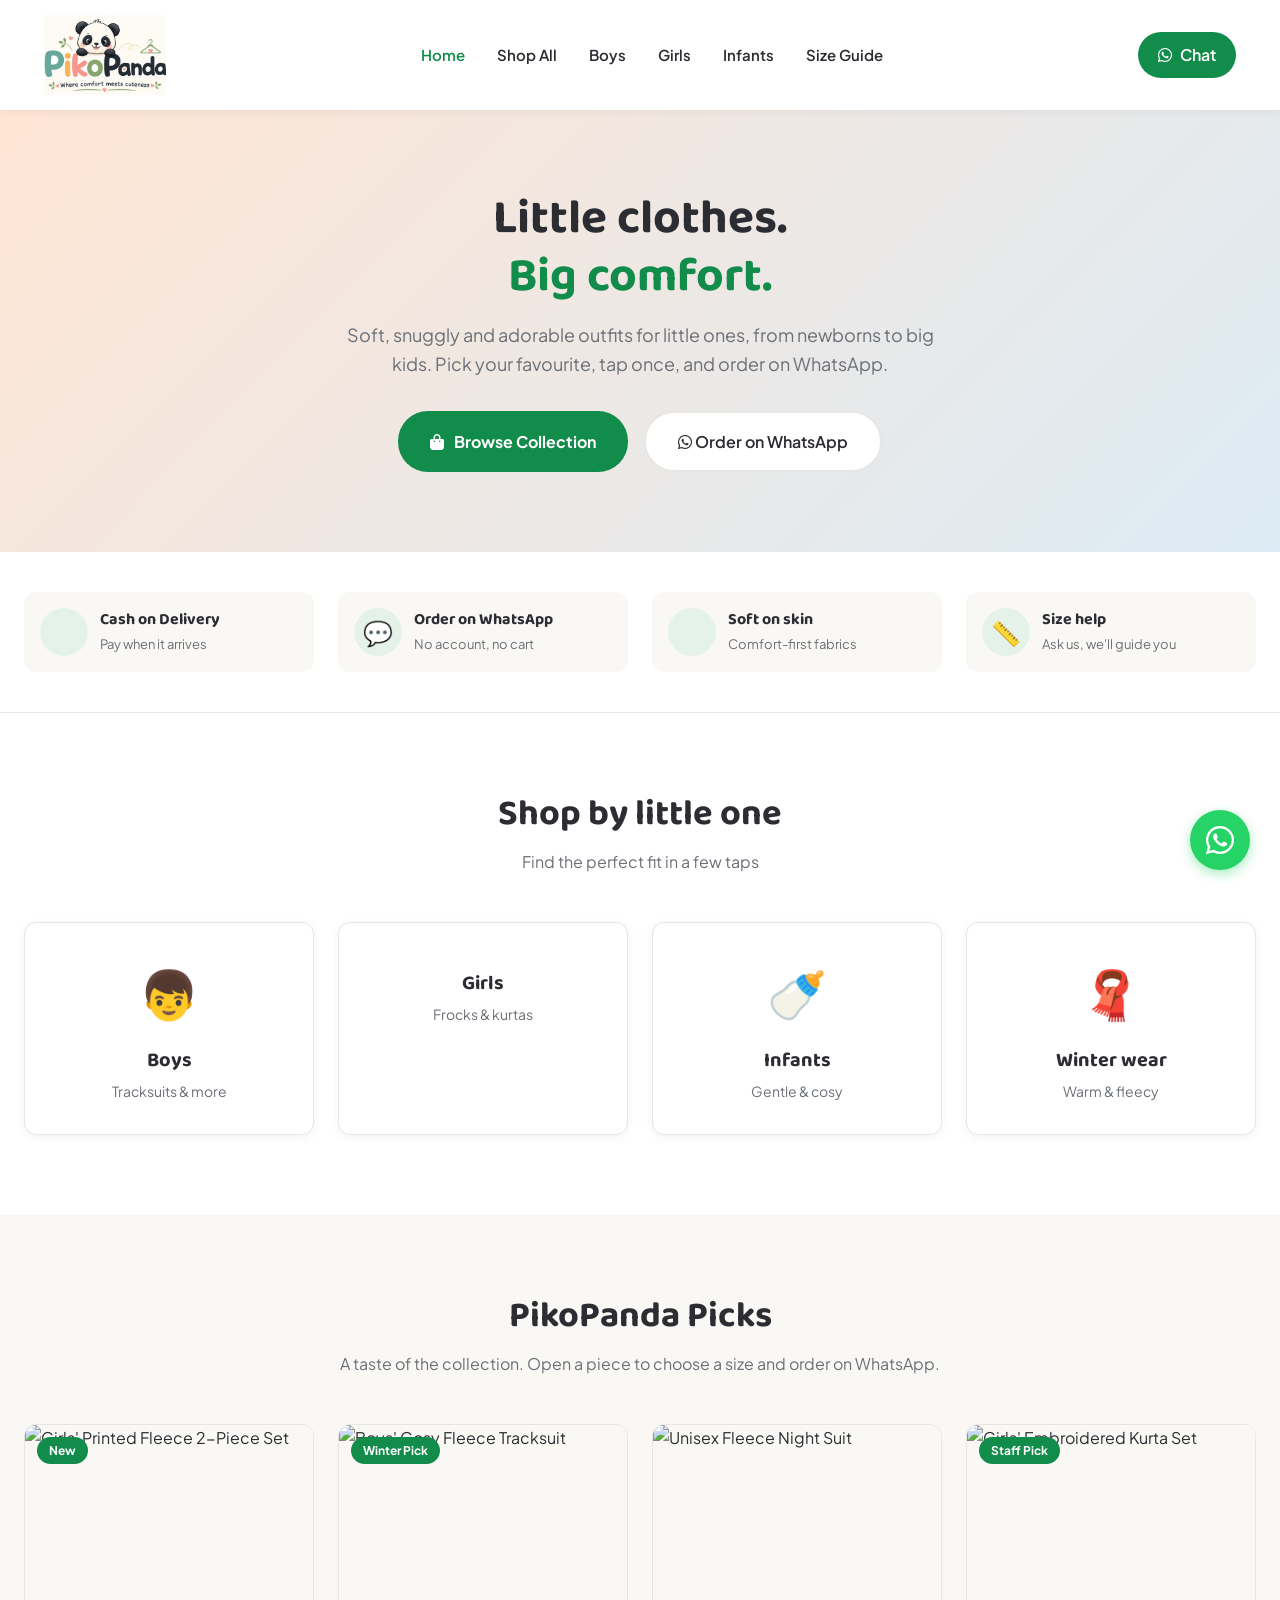
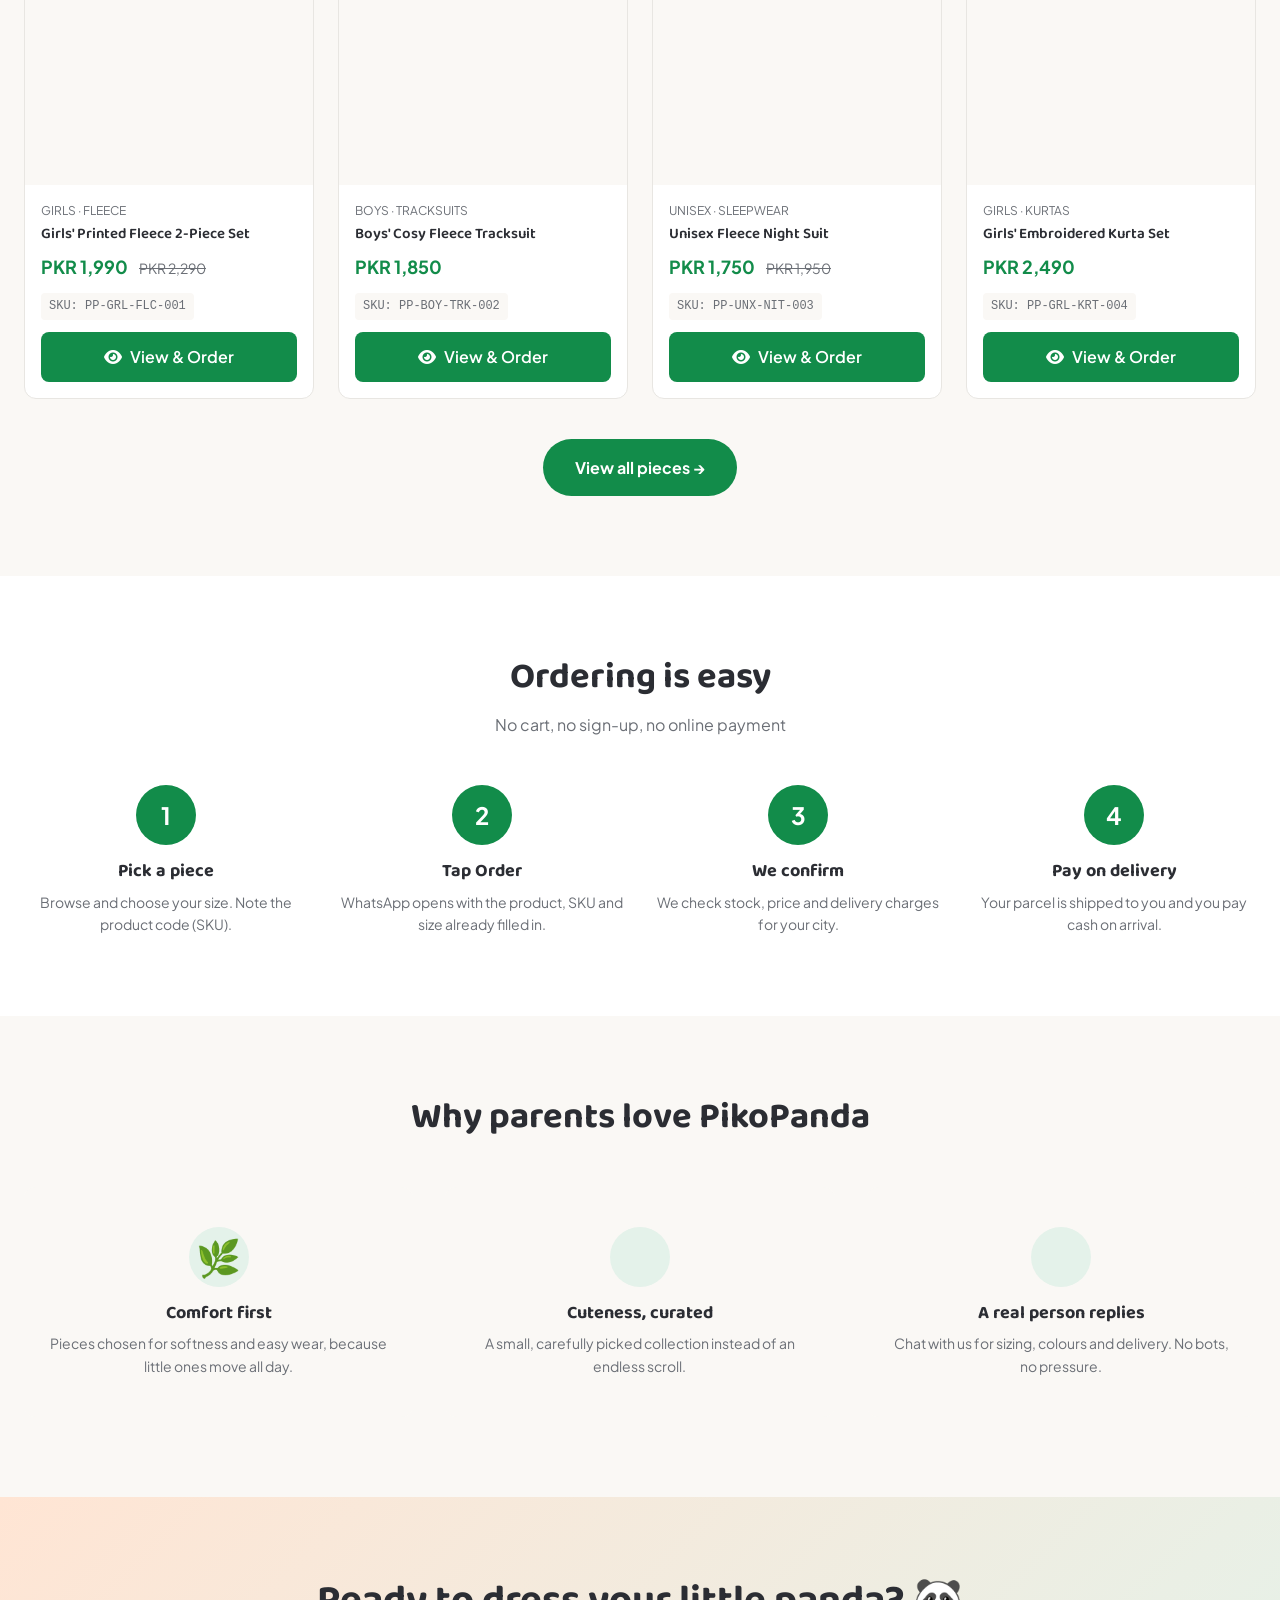
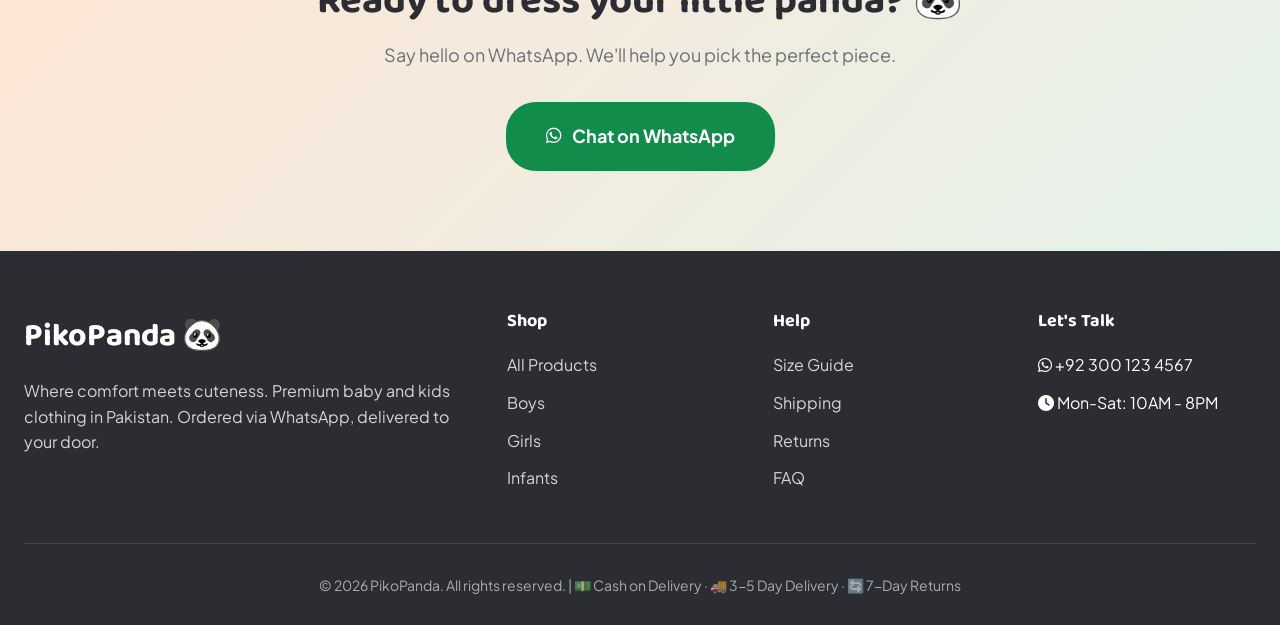
==== commit baa522a1: "Update index.html" ====
--- a/index.html
+++ b/index.html
@@ -16,7 +16,7 @@
     <header class="header">
         <div class="header-container">
             <a href="index.html" class="logo">
-                <img src="assets/logo.jpg" alt="PikoPanda" style="height: 50px; width: auto;">
+                <img src="assets/logo.jpg" alt="PikoPanda" style="height: 80px; width: auto;">
             </a>
             <nav class="nav-desktop">
                 <a href="index.html" class="active">Home</a>
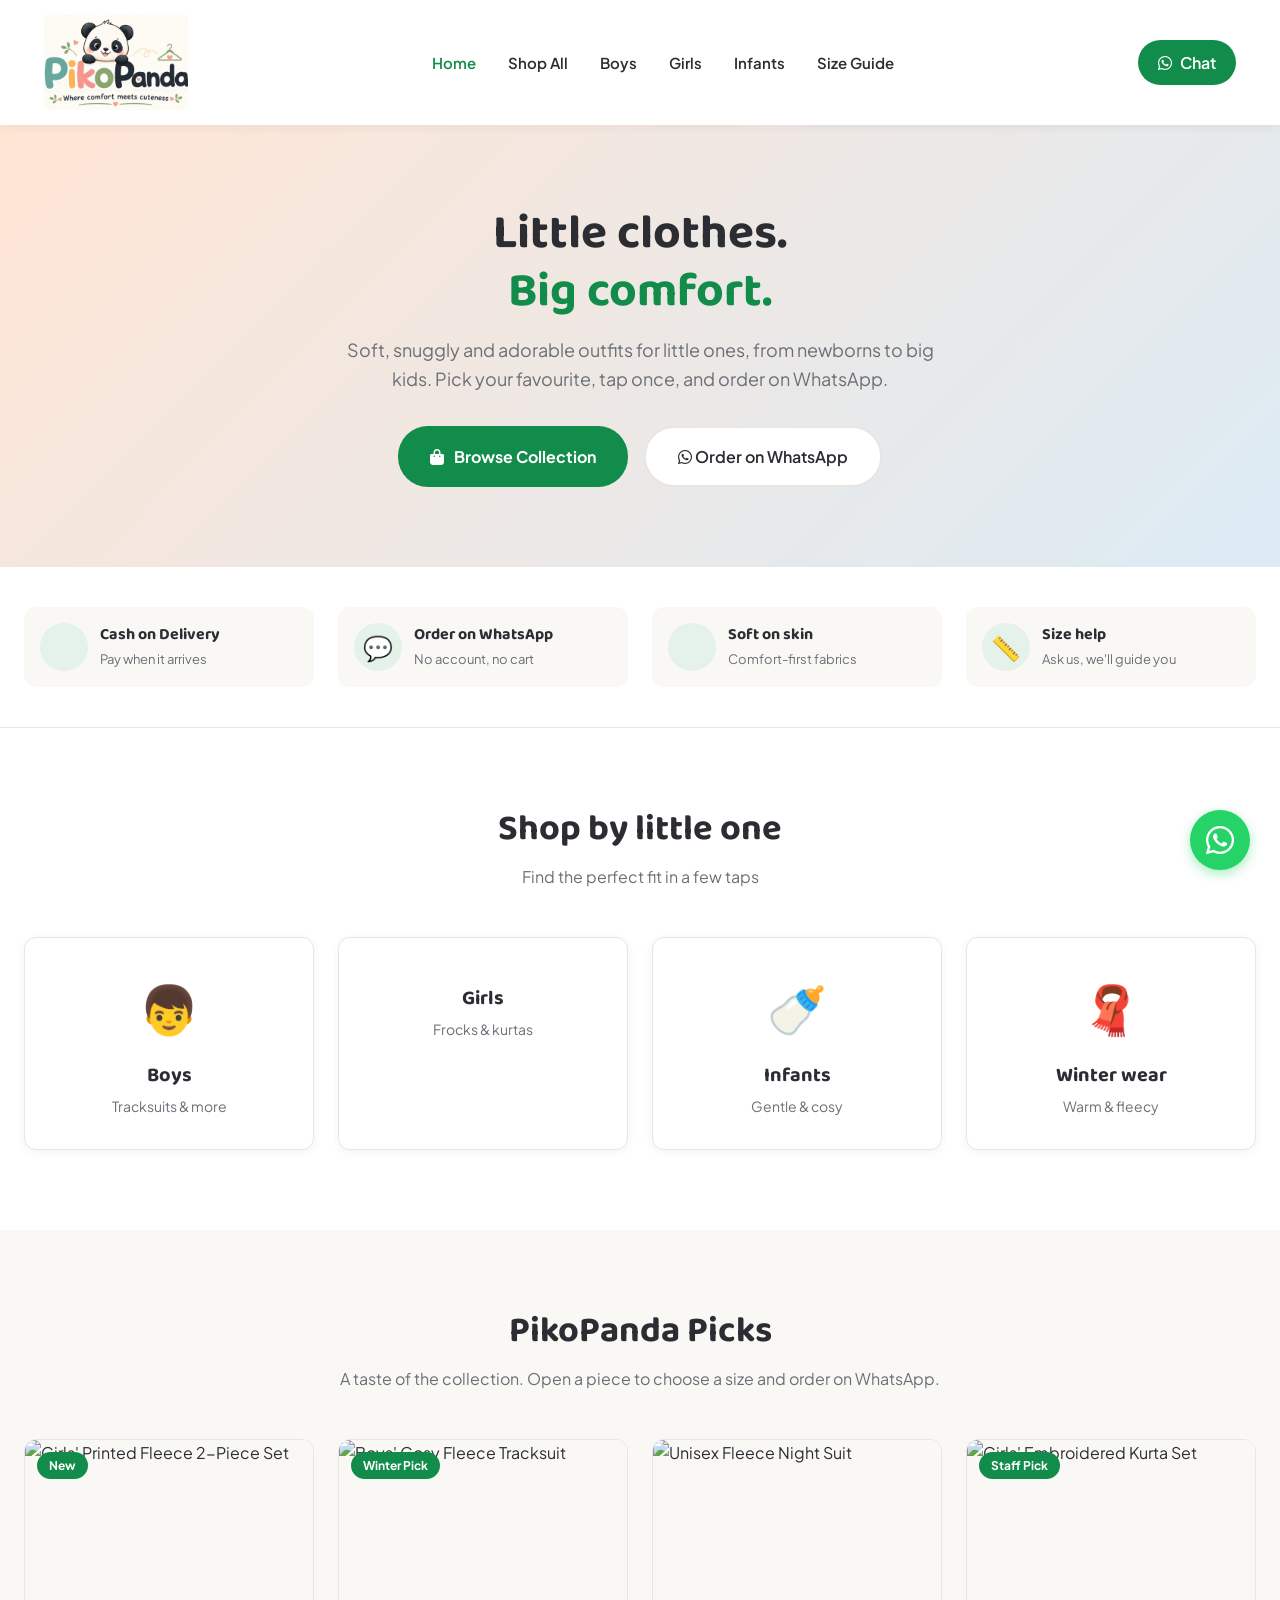
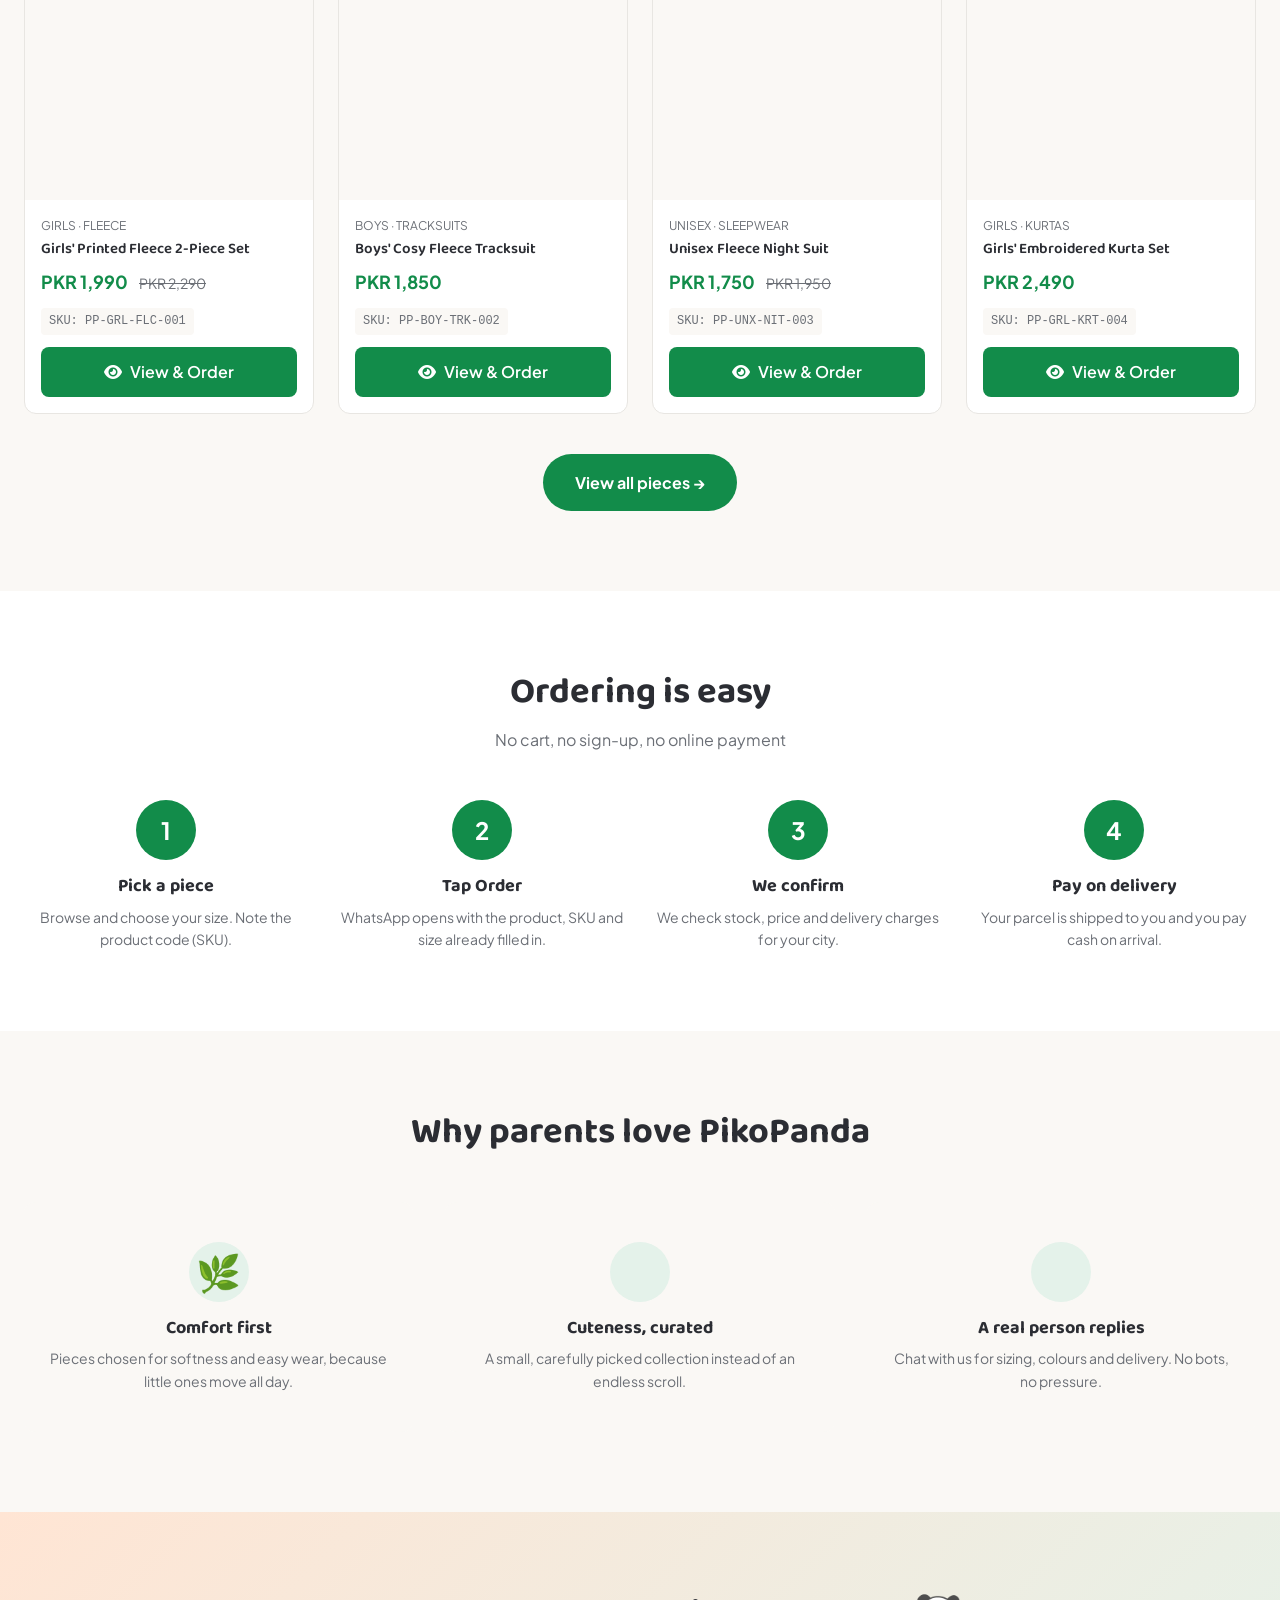
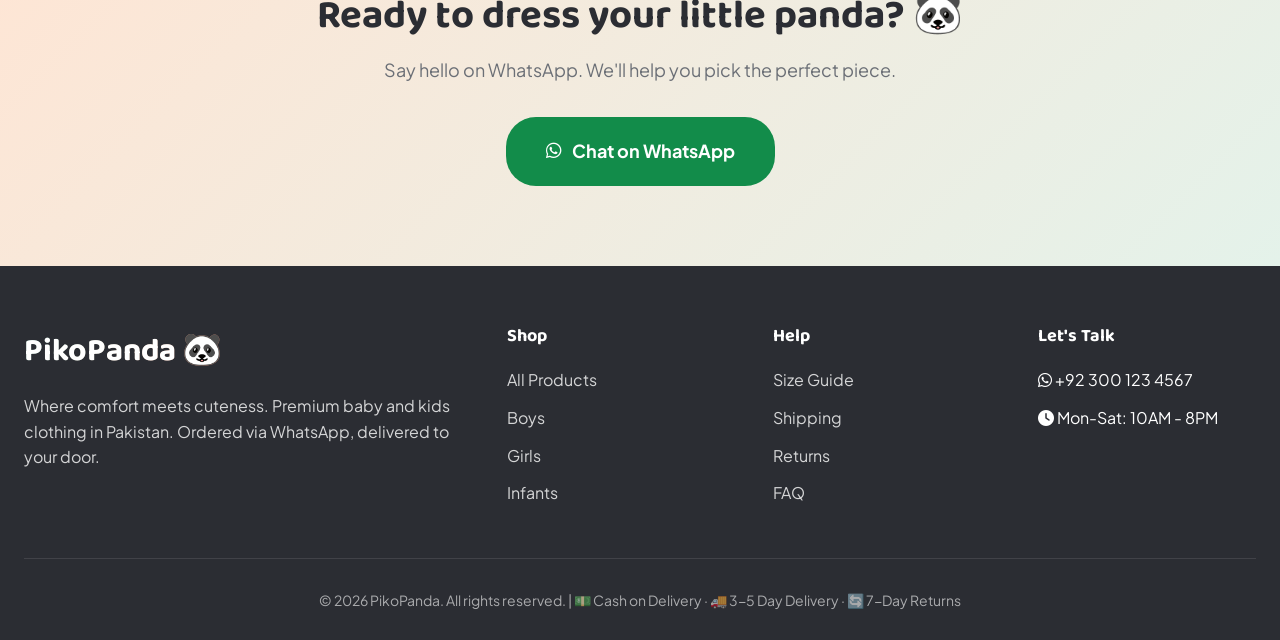
==== commit da73b57d: "Update index.html" ====
--- a/index.html
+++ b/index.html
@@ -16,7 +16,7 @@
     <header class="header">
         <div class="header-container">
             <a href="index.html" class="logo">
-                <img src="assets/logo.jpg" alt="PikoPanda" style="height: 80px; width: auto;">
+                <img src="assets/logo.jpg" alt="PikoPanda" style="height: 95px; width: auto;">
             </a>
             <nav class="nav-desktop">
                 <a href="index.html" class="active">Home</a>
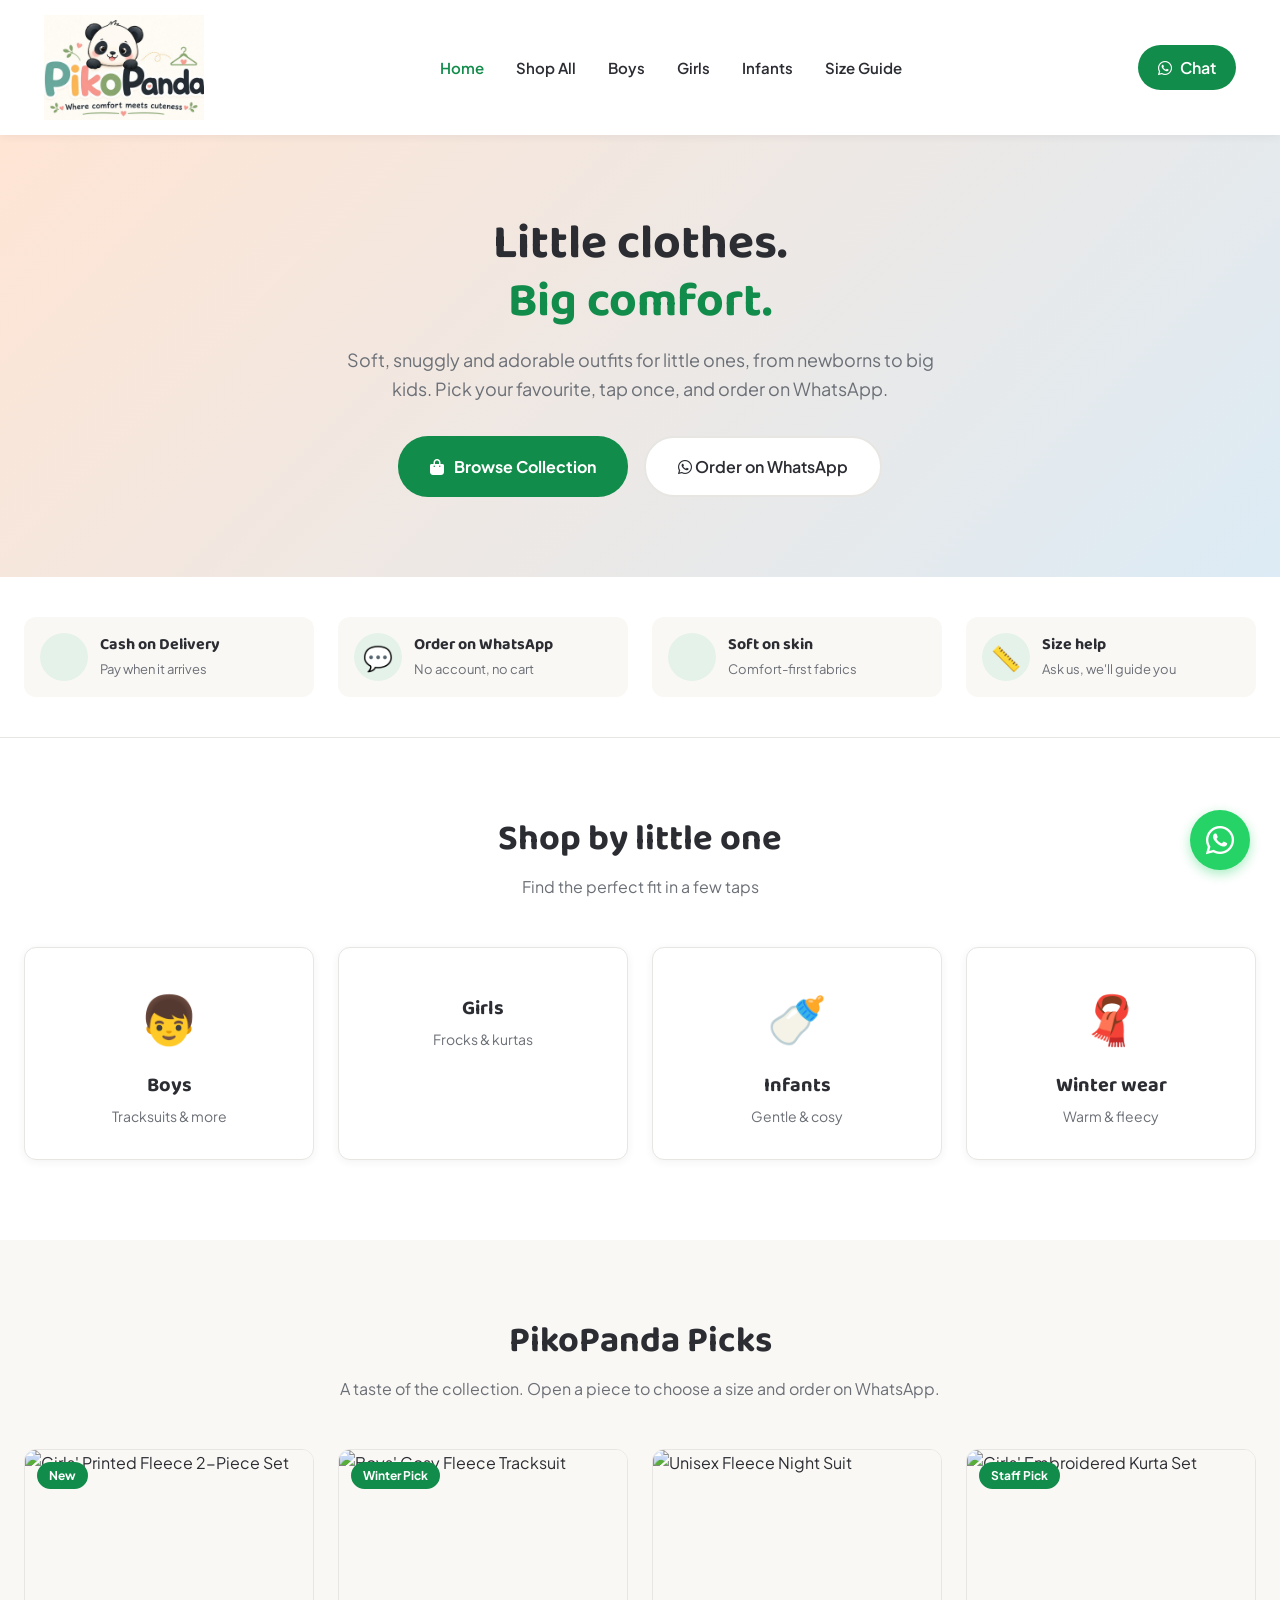
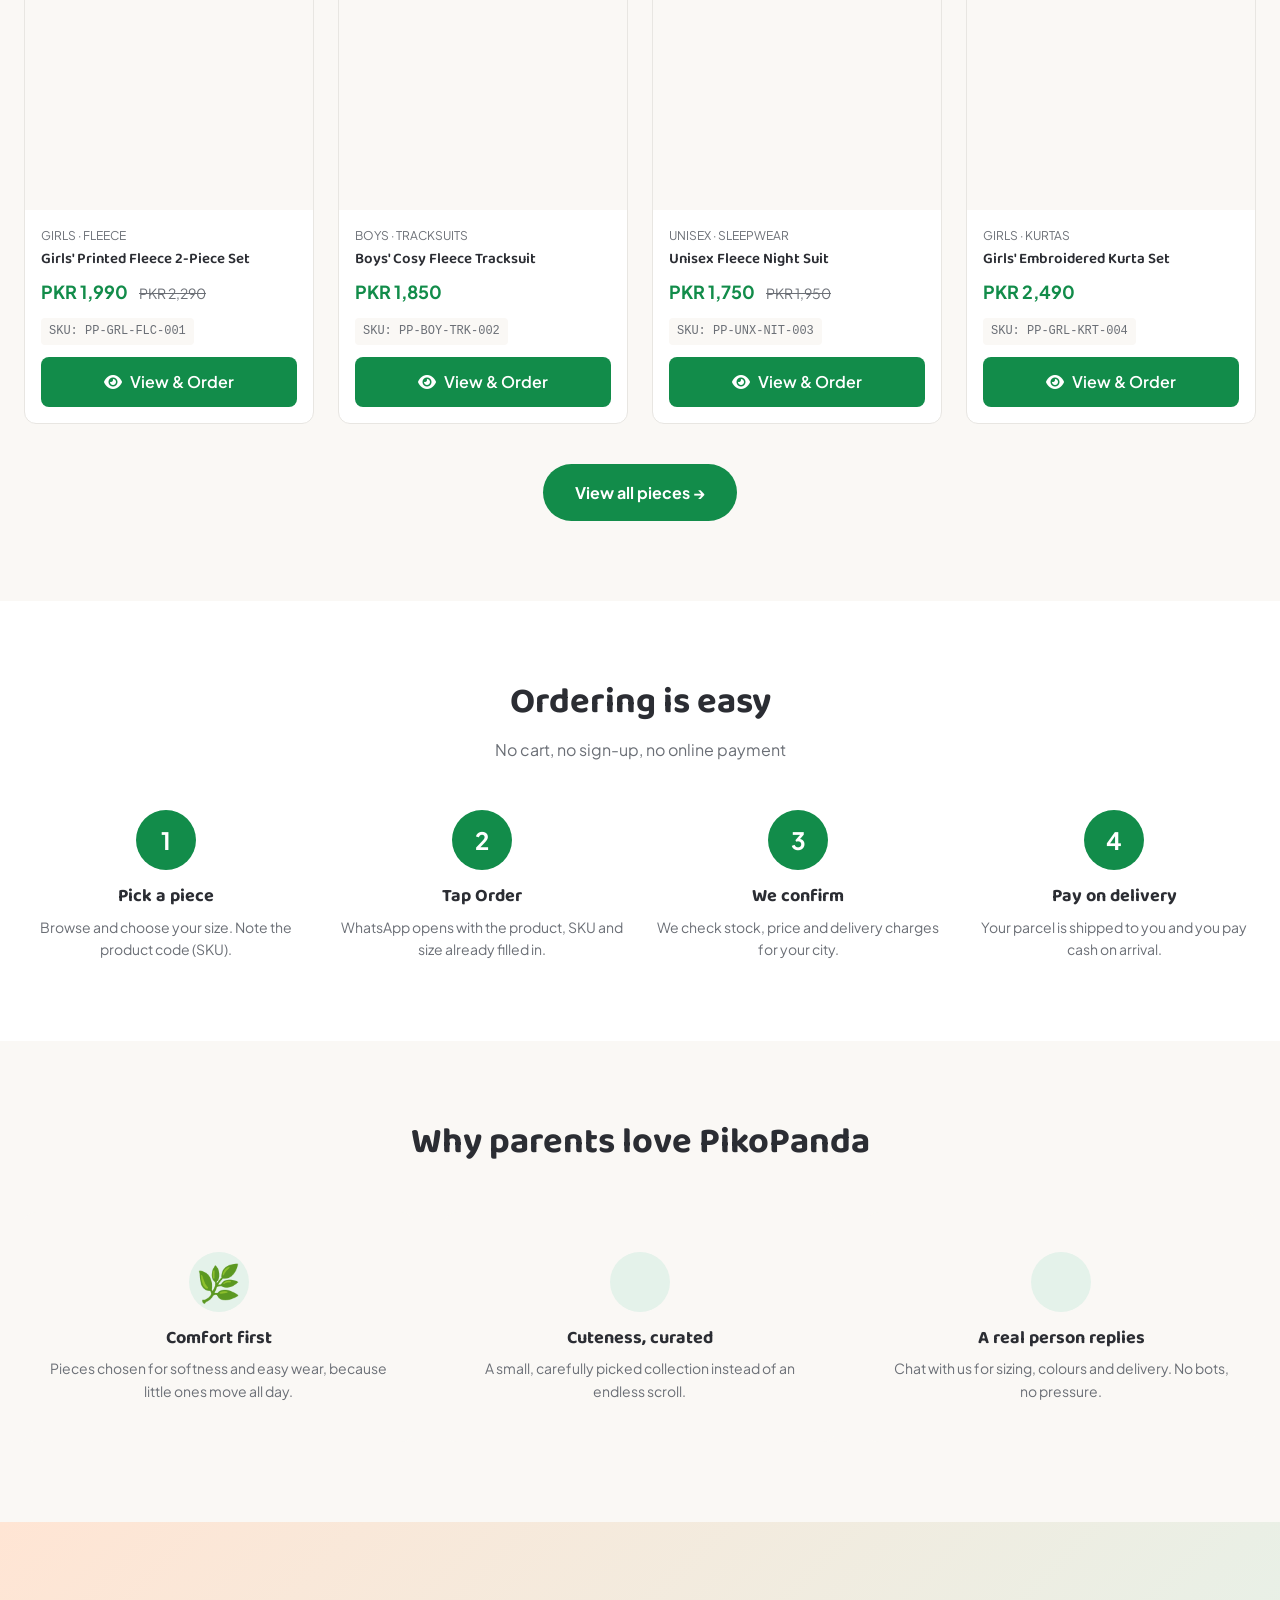
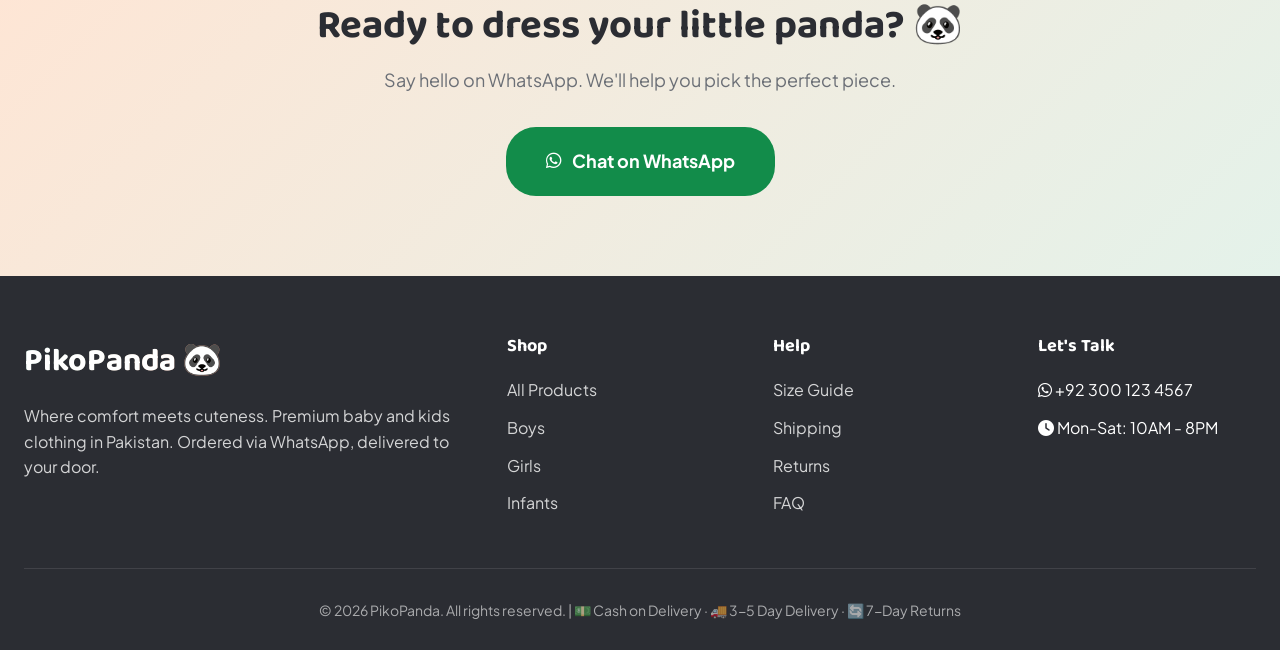
==== commit 97a810aa: "Update index.html" ====
--- a/index.html
+++ b/index.html
@@ -16,7 +16,7 @@
     <header class="header">
         <div class="header-container">
             <a href="index.html" class="logo">
-                <img src="assets/logo.jpg" alt="PikoPanda" style="height: 95px; width: auto;">
+                <img src="assets/logo.jpg" alt="PikoPanda" style="height: 105px; width: auto;">
             </a>
             <nav class="nav-desktop">
                 <a href="index.html" class="active">Home</a>
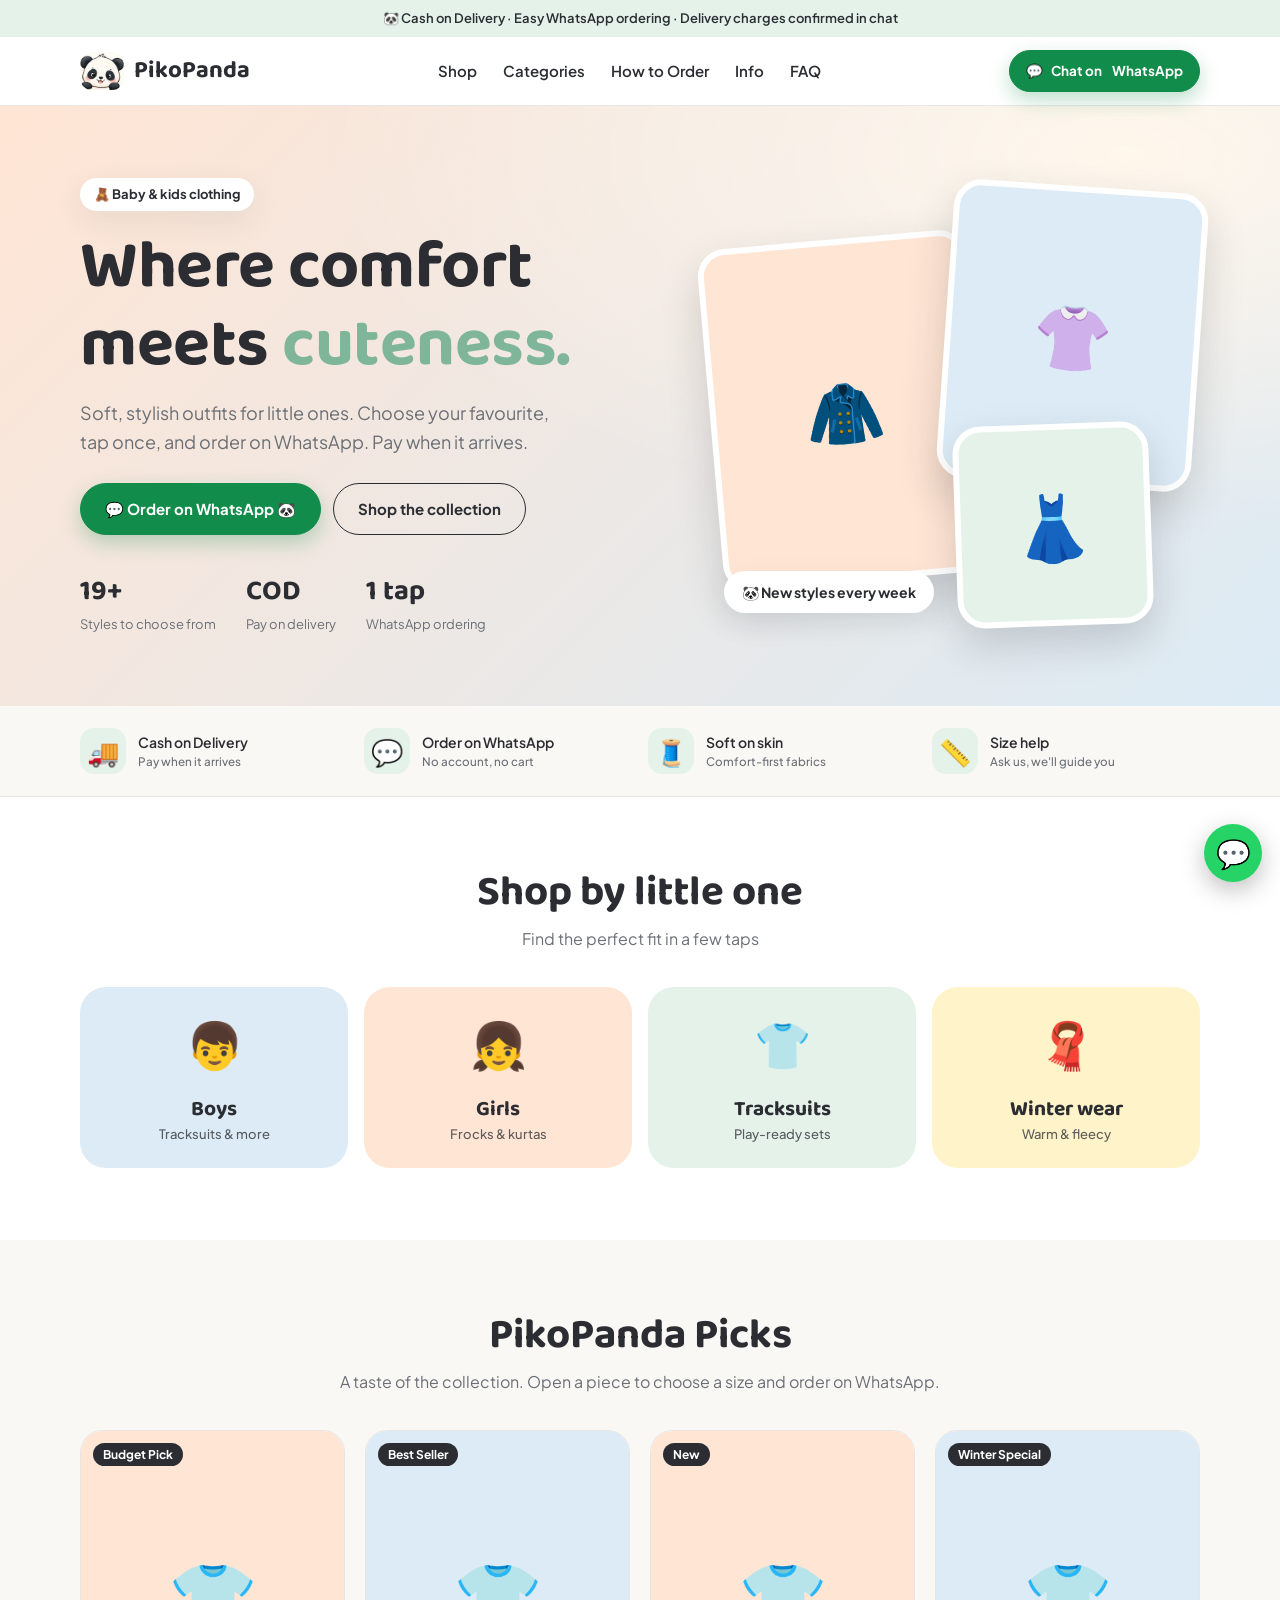
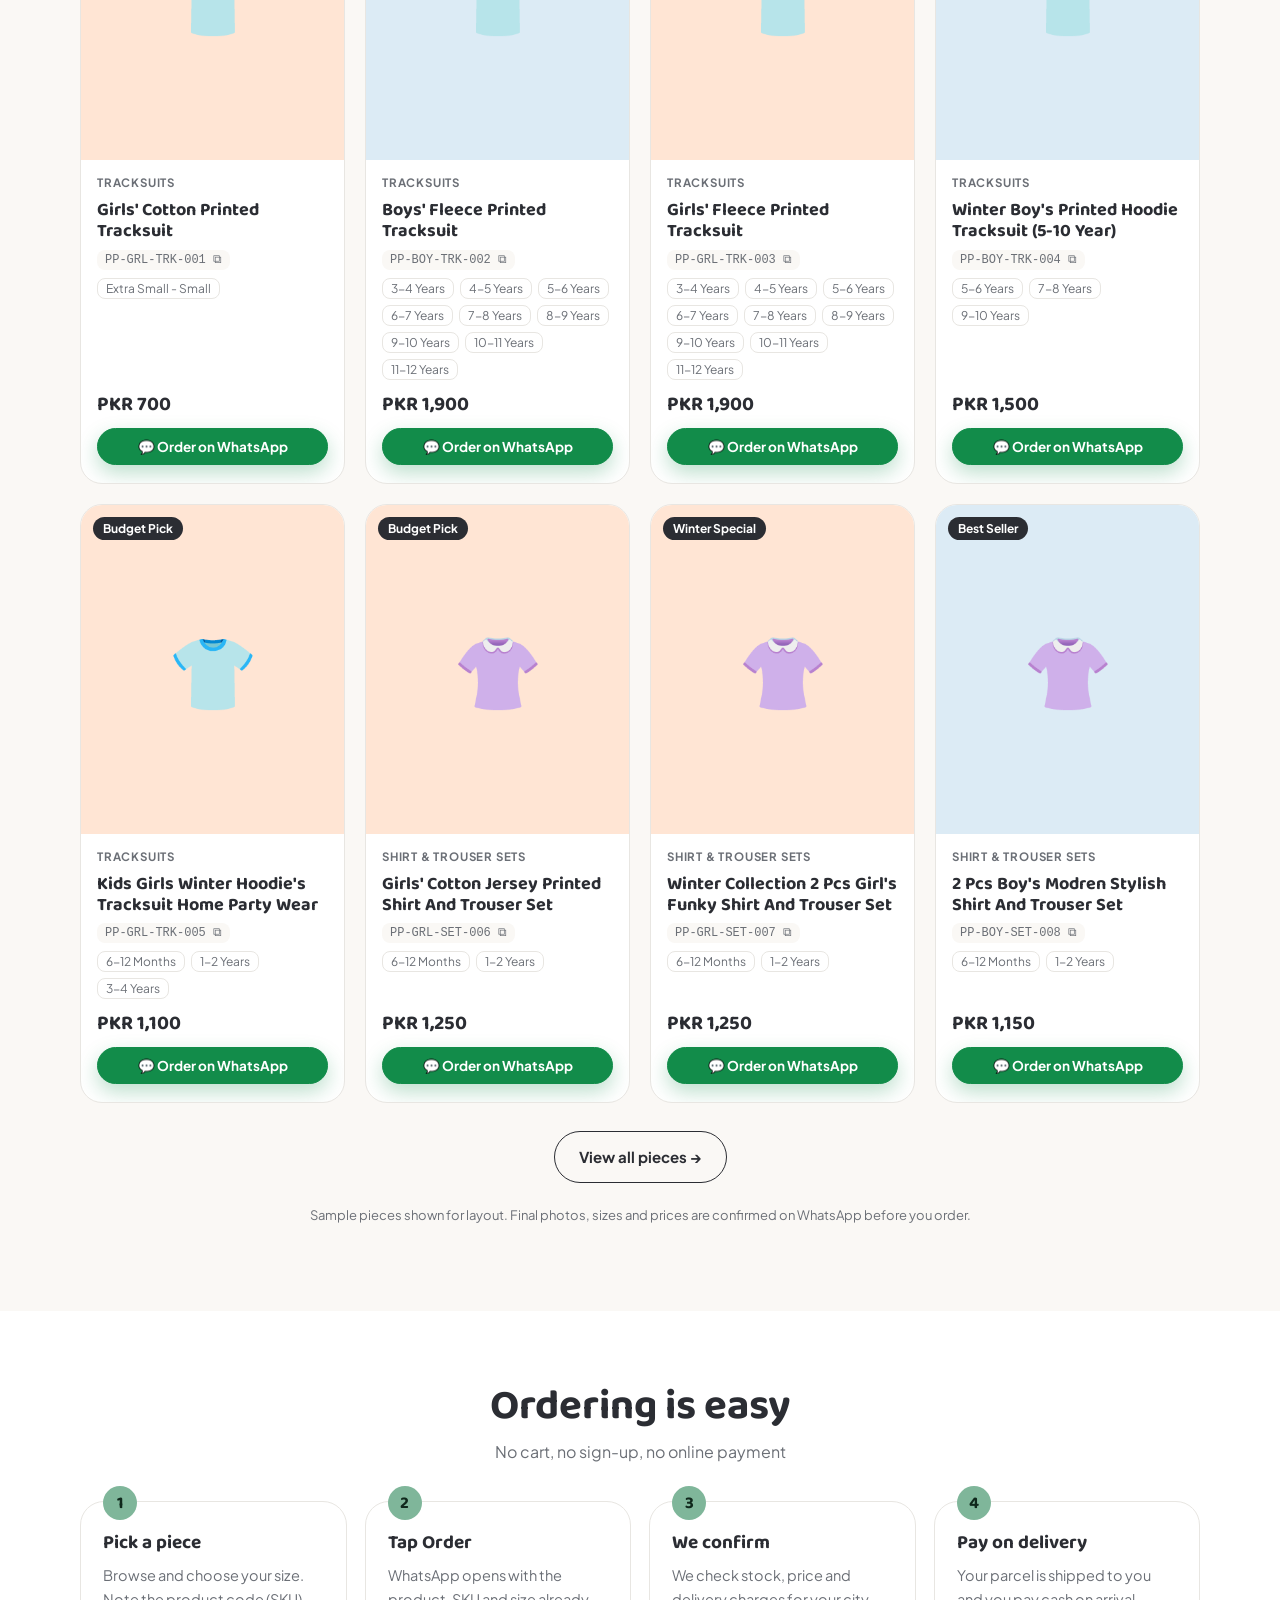
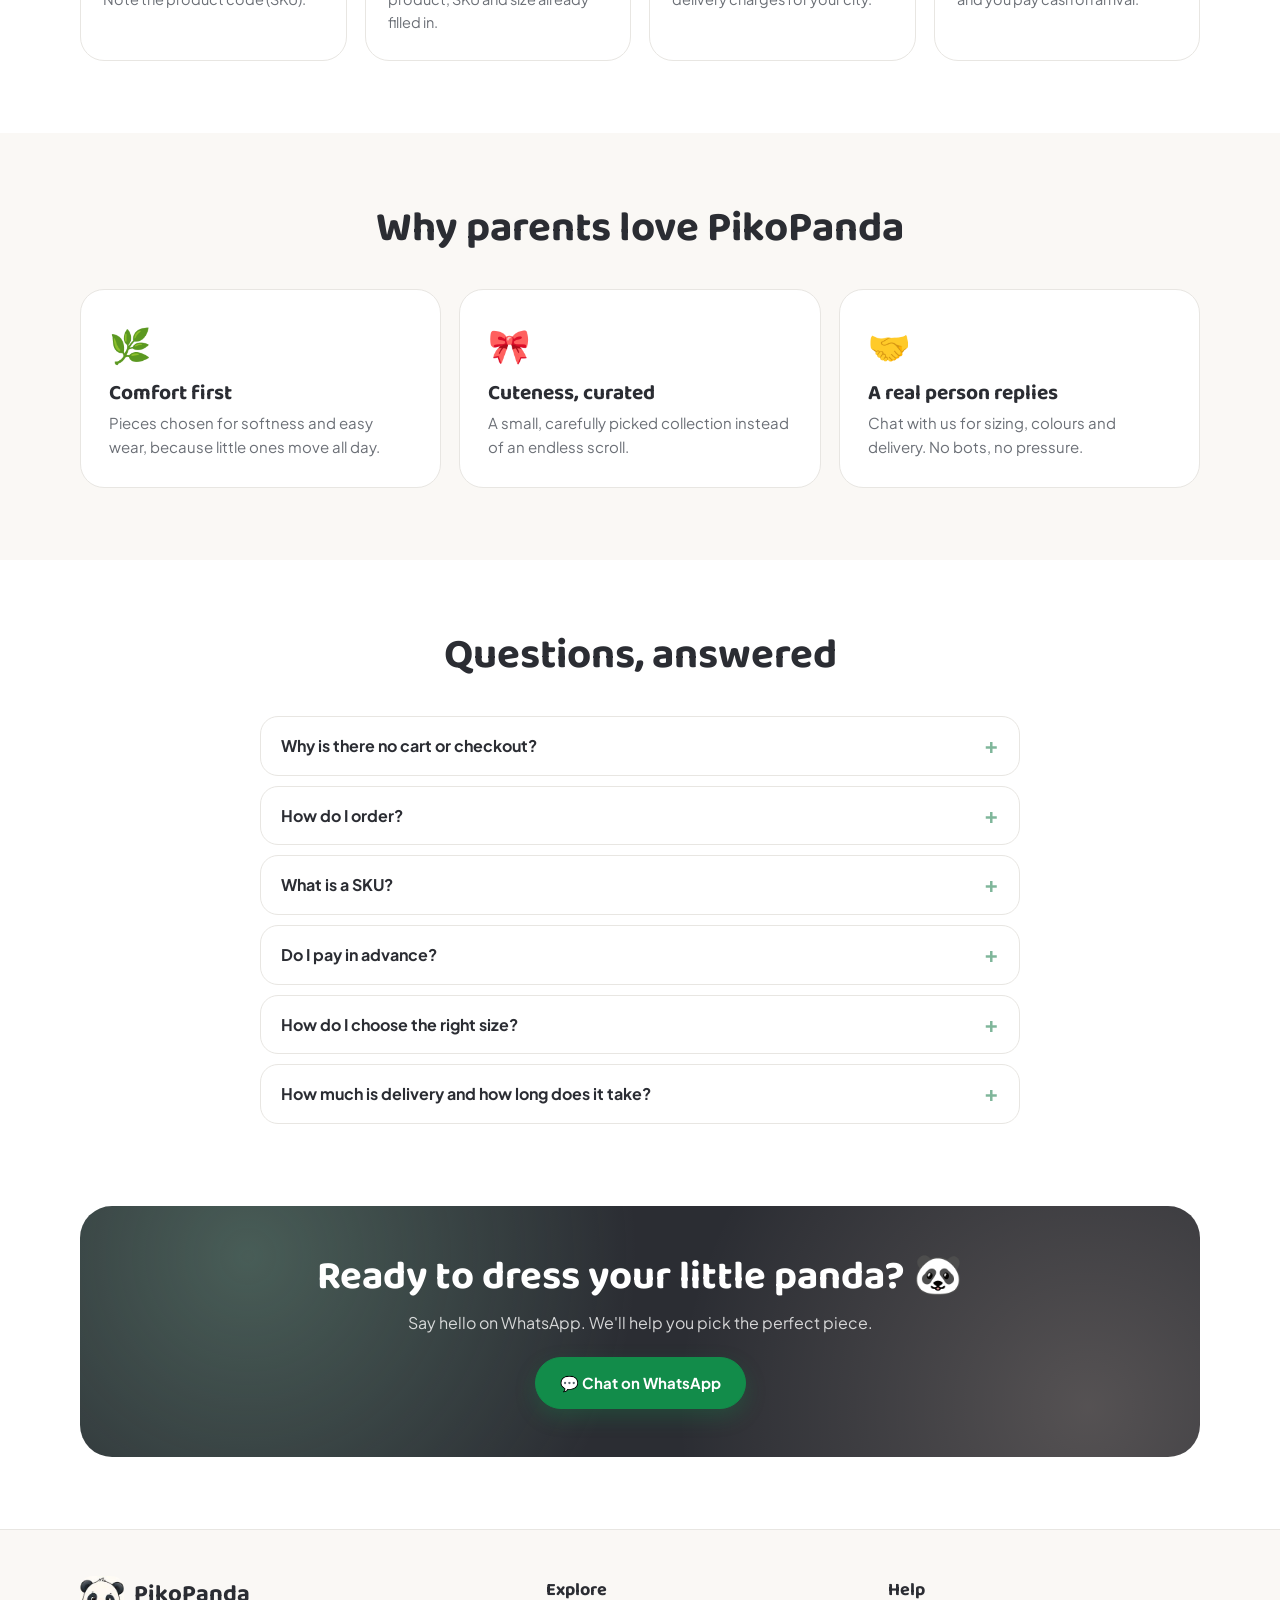
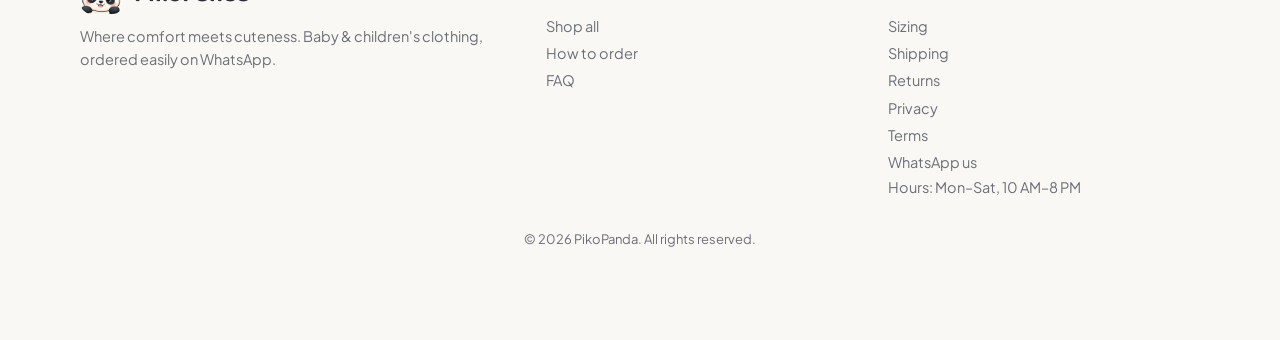
==== commit cf34772c: "Add files via upload" ====
--- a/index.html
+++ b/index.html
@@ -1,267 +1,61 @@
 <!DOCTYPE html>
-<html lang="en">
-<head>
-    <meta charset="UTF-8">
-    <meta name="viewport" content="width=device-width, initial-scale=1.0">
-    <title>PikoPanda | Where comfort meets cuteness — Baby & Kids Clothing</title>
-    <meta name="description" content="Premium baby and kids clothing in Pakistan. Soft, comfortable outfits. Order on WhatsApp - Cash on Delivery.">
-    
-    <link rel="preconnect" href="https://fonts.googleapis.com">
-    <link rel="preconnect" href="https://fonts.gstatic.com" crossorigin>
-    <link href="https://fonts.googleapis.com/css2?family=Baloo+2:wght@400;600;700&family=Plus+Jakarta+Sans:wght@400;500;600;700&display=swap" rel="stylesheet">
-    <link rel="stylesheet" href="https://cdnjs.cloudflare.com/ajax/libs/font-awesome/6.4.0/css/all.min.css">
-    <link rel="stylesheet" href="assets/style.css">
-</head>
-<body>
-    <header class="header">
-        <div class="header-container">
-            <a href="index.html" class="logo">
-                <img src="assets/logo.jpg" alt="PikoPanda" style="height: 105px; width: auto;">
-            </a>
-            <nav class="nav-desktop">
-                <a href="index.html" class="active">Home</a>
-                <a href="shop.html">Shop All</a>
-                <a href="shop.html?g=Boys">Boys</a>
-                <a href="shop.html?g=Girls">Girls</a>
-                <a href="shop.html?g=Infants">Infants</a>
-                <a href="info.html">Size Guide</a>
-            </nav>
-            <a href="#" class="btn-wa" id="headerWa">
-                <i class="fab fa-whatsapp"></i> Chat
-            </a>
-        </div>
-    </header>
+<html lang="en"><head><meta charset="utf-8"><meta name="viewport" content="width=device-width, initial-scale=1, viewport-fit=cover">
+<title>PikoPanda | Where comfort meets cuteness — Baby & Kids Clothing</title><meta name="description" content="Soft, cute, comfortable clothing for babies and children. Browse and order easily on WhatsApp.">
+<link rel="icon" href="assets/mark.jpg"><link rel="preconnect" href="https://fonts.googleapis.com"><link rel="preconnect" href="https://fonts.gstatic.com" crossorigin>
+<link href="https://fonts.googleapis.com/css2?family=Baloo+2:wght@600;700&family=Plus+Jakarta+Sans:wght@400;500;600;700&display=swap" rel="stylesheet">
+<link rel="stylesheet" href="assets/style.css"></head>
+<body data-page="home"><main id="top">
+<div class="hero"><div class="wrap"><div><span class="pill">🧸 Baby &amp; kids clothing</span>
+<h1>Where comfort meets <span>cuteness.</span></h1>
+<p>Soft, stylish outfits for little ones. Choose your favourite, tap once, and order on WhatsApp. Pay when it arrives.</p>
+<div class="cta"><a class="btn wa" href="#" data-wa>💬 Order on WhatsApp 🐼</a><a class="btn" href="shop.html">Shop the collection</a></div>
+<div class="stats"><div><b>19+</b><span>Styles to choose from</span></div><div><b>COD</b><span>Pay on delivery</span></div><div><b>1 tap</b><span>WhatsApp ordering</span></div></div></div>
+<div class="coll"><div class="cl a">🧥<img alt="" src="https://static.markaz.app/pakistan/thumbnails/products/3130-207-MZ3130200027SR-771665001-product-1.webp" referrerpolicy="no-referrer" onerror="this.remove()"></div><div class="cl b">👚<img alt="" src="https://static.markaz.app/pakistan/thumbnails/products/3130-207-MZ3130200029SR-771750001-product-1.webp" referrerpolicy="no-referrer" onerror="this.remove()"></div><div class="cl c">👗<img alt="" src="https://static.markaz.app/pakistan/thumbnails/products/1995-35-MZ1995200285GYKSCN-771185001-product-1.webp" referrerpolicy="no-referrer" onerror="this.remove()"></div><div class="tag">🐼 New styles every week</div></div></div></div>
+<div class="trust"><div class="wrap">
+<div class="t"><i>🚚</i><div>Cash on Delivery<small>Pay when it arrives</small></div></div>
+<div class="t"><i>💬</i><div>Order on WhatsApp<small>No account, no cart</small></div></div>
+<div class="t"><i>🧵</i><div>Soft on skin<small>Comfort-first fabrics</small></div></div>
+<div class="t"><i>📏</i><div>Size help<small>Ask us, we'll guide you</small></div></div>
+</div></div>
 
-    <section class="hero">
-        <div class="hero-content">
-            <h1>Little clothes.<br><span>Big comfort.</span></h1>
-            <p>Soft, snuggly and adorable outfits for little ones, from newborns to big kids. Pick your favourite, tap once, and order on WhatsApp.</p>
-            <div class="hero-btns">
-                <a href="shop.html" class="btn-primary">
-                    <i class="fas fa-shopping-bag"></i> Browse Collection
-                </a>
-                <a href="#" class="btn-secondary" id="heroWa">
-                    <i class="fab fa-whatsapp"></i> Order on WhatsApp
-                </a>
-            </div>
-        </div>
-    </section>
+<section id="categories"><div class="wrap">
+<div class="head"><h2>Shop by little one</h2><p>Find the perfect fit in a few taps</p></div>
+<div class="cats">
+<a class="cat" style="background:var(--blue)" href="shop.html?g=Boys"><span>👦</span>Boys<small>Tracksuits &amp; more</small></a>
+<a class="cat" style="background:var(--peach)" href="shop.html?g=Girls"><span>👧</span>Girls<small>Frocks &amp; kurtas</small></a>
+<a class="cat" style="background:var(--mint)" href="shop.html?c=Tracksuits"><span>👕</span>Tracksuits<small>Play-ready sets</small></a>
+<a class="cat" style="background:#FFF3C9" href="shop.html?g=Winter"><span>🧣</span>Winter wear<small>Warm &amp; fleecy</small></a>
+</div></div></section>
 
-    <section class="trust-section">
-        <div class="trust-container">
-            <div class="trust-item">
-                <div class="trust-icon"></div>
-                <div class="trust-text">
-                    <h3>Cash on Delivery</h3>
-                    <p>Pay when it arrives</p>
-                </div>
-            </div>
-            <div class="trust-item">
-                <div class="trust-icon">💬</div>
-                <div class="trust-text">
-                    <h3>Order on WhatsApp</h3>
-                    <p>No account, no cart</p>
-                </div>
-            </div>
-            <div class="trust-item">
-                <div class="trust-icon"></div>
-                <div class="trust-text">
-                    <h3>Soft on skin</h3>
-                    <p>Comfort-first fabrics</p>
-                </div>
-            </div>
-            <div class="trust-item">
-                <div class="trust-icon">📏</div>
-                <div class="trust-text">
-                    <h3>Size help</h3>
-                    <p>Ask us, we'll guide you</p>
-                </div>
-            </div>
-        </div>
-    </section>
+<section class="alt" id="shop"><div class="wrap"><div class="head"><h2>PikoPanda Picks</h2><p>A taste of the collection. Open a piece to choose a size and order on WhatsApp.</p></div><div class="grid" id="grid"></div><div style="text-align:center;margin-top:28px"><a class="btn" href="shop.html">View all pieces →</a></div><p class="note">Sample pieces shown for layout. Final photos, sizes and prices are confirmed on WhatsApp before you order.</p></div></section>
 
-    <section class="section">
-        <div class="section-header">
-            <h2>Shop by little one</h2>
-            <p>Find the perfect fit in a few taps</p>
-        </div>
-        <div class="category-grid">
-            <a href="shop.html?g=Boys" class="category-card">
-                <div class="category-icon">👦</div>
-                <h3>Boys</h3>
-                <p>Tracksuits & more</p>
-            </a>
-            <a href="shop.html?g=Girls" class="category-card">
-                <div class="category-icon"></div>
-                <h3>Girls</h3>
-                <p>Frocks & kurtas</p>
-            </a>
-            <a href="shop.html?g=Infants" class="category-card">
-                <div class="category-icon">🍼</div>
-                <h3>Infants</h3>
-                <p>Gentle & cosy</p>
-            </a>
-            <a href="shop.html?c=Winter" class="category-card">
-                <div class="category-icon">🧣</div>
-                <h3>Winter wear</h3>
-                <p>Warm & fleecy</p>
-            </a>
-        </div>
-    </section>
+<section id="how"><div class="wrap">
+<div class="head"><h2>Ordering is easy</h2><p>No cart, no sign-up, no online payment</p></div>
+<div class="steps">
+<div class="step"><b>Pick a piece</b><p>Browse and choose your size. Note the product code (SKU).</p></div>
+<div class="step"><b>Tap Order</b><p>WhatsApp opens with the product, SKU and size already filled in.</p></div>
+<div class="step"><b>We confirm</b><p>We check stock, price and delivery charges for your city.</p></div>
+<div class="step"><b>Pay on delivery</b><p>Your parcel is shipped to you and you pay cash on arrival.</p></div>
+</div></div></section>
 
-    <section class="section" style="background: var(--color-surface);">
-        <div class="section-header">
-            <h2>PikoPanda Picks</h2>
-            <p>A taste of the collection. Open a piece to choose a size and order on WhatsApp.</p>
-        </div>
-        <div class="product-grid" id="featuredProducts"></div>
-        <div style="text-align: center; margin-top: 40px;">
-            <a href="shop.html" class="btn-primary">View all pieces →</a>
-        </div>
-    </section>
+<section class="alt" id="why"><div class="wrap">
+<div class="head"><h2>Why parents love PikoPanda</h2></div>
+<div class="why">
+<div><i>🌿</i><h3>Comfort first</h3><p>Pieces chosen for softness and easy wear, because little ones move all day.</p></div>
+<div><i>🎀</i><h3>Cuteness, curated</h3><p>A small, carefully picked collection instead of an endless scroll.</p></div>
+<div><i>🤝</i><h3>A real person replies</h3><p>Chat with us for sizing, colours and delivery. No bots, no pressure.</p></div>
+</div></div></section>
 
-    <section class="section">
-        <div class="section-header">
-            <h2>Ordering is easy</h2>
-            <p>No cart, no sign-up, no online payment</p>
-        </div>
-        <div class="steps-container">
-            <div class="step">
-                <div class="step-number">1</div>
-                <h3>Pick a piece</h3>
-                <p>Browse and choose your size. Note the product code (SKU).</p>
-            </div>
-            <div class="step">
-                <div class="step-number">2</div>
-                <h3>Tap Order</h3>
-                <p>WhatsApp opens with the product, SKU and size already filled in.</p>
-            </div>
-            <div class="step">
-                <div class="step-number">3</div>
-                <h3>We confirm</h3>
-                <p>We check stock, price and delivery charges for your city.</p>
-            </div>
-            <div class="step">
-                <div class="step-number">4</div>
-                <h3>Pay on delivery</h3>
-                <p>Your parcel is shipped to you and you pay cash on arrival.</p>
-            </div>
-        </div>
-    </section>
+<section id="faq"><div class="wrap">
+<div class="head"><h2>Questions, answered</h2></div>
+<div class="faq">
+<details><summary>Why is there no cart or checkout?</summary><p>We keep ordering personal. You message us on WhatsApp, we confirm everything with you, and nothing is charged online.</p></details>
+<details><summary>How do I order?</summary><p>Choose a size, tap “Order on WhatsApp”, and send the pre-filled message. We reply to confirm availability, price and delivery.</p></details>
+<details><summary>What is a SKU?</summary><p>It's the product code shown on each card (for example PP-GRL-FLC-001). It helps us identify exactly the piece you want.</p></details>
+<details><summary>Do I pay in advance?</summary><p>No. Orders are Cash on Delivery. You pay the courier when your parcel arrives.</p></details>
+<details><summary>How do I choose the right size?</summary><p>Message us your child's age and height and we'll recommend a size. Sizes can vary slightly between pieces.</p></details>
+<details><summary>How much is delivery and how long does it take?</summary><p>Delivery charges and timing depend on your city and are confirmed with you on WhatsApp before the order is placed.</p></details>
+</div></div></section>
 
-    <section class="section" style="background: var(--color-surface);">
-        <div class="section-header">
-            <h2>Why parents love PikoPanda</h2>
-        </div>
-        <div class="features-grid">
-            <div class="feature-card">
-                <div class="feature-icon">🌿</div>
-                <h3>Comfort first</h3>
-                <p>Pieces chosen for softness and easy wear, because little ones move all day.</p>
-            </div>
-            <div class="feature-card">
-                <div class="feature-icon"></div>
-                <h3>Cuteness, curated</h3>
-                <p>A small, carefully picked collection instead of an endless scroll.</p>
-            </div>
-            <div class="feature-card">
-                <div class="feature-icon"></div>
-                <h3>A real person replies</h3>
-                <p>Chat with us for sizing, colours and delivery. No bots, no pressure.</p>
-            </div>
-        </div>
-    </section>
-
-    <section class="cta-section">
-        <h2>Ready to dress your little panda? 🐼</h2>
-        <p>Say hello on WhatsApp. We'll help you pick the perfect piece.</p>
-        <a href="#" class="btn-primary" id="ctaWa" style="font-size: 18px; padding: 20px 40px;">
-            <i class="fab fa-whatsapp"></i> Chat on WhatsApp
-        </a>
-    </section>
-
-    <footer class="footer">
-        <div class="footer-container">
-            <div class="footer-brand">
-                <span class="logo">PikoPanda 🐼</span>
-                <p>Where comfort meets cuteness. Premium baby and kids clothing in Pakistan. Ordered via WhatsApp, delivered to your door.</p>
-            </div>
-            <div class="footer-column">
-                <h3>Shop</h3>
-                <ul>
-                    <li><a href="shop.html">All Products</a></li>
-                    <li><a href="shop.html?g=Boys">Boys</a></li>
-                    <li><a href="shop.html?g=Girls">Girls</a></li>
-                    <li><a href="shop.html?g=Infants">Infants</a></li>
-                </ul>
-            </div>
-            <div class="footer-column">
-                <h3>Help</h3>
-                <ul>
-                    <li><a href="info.html">Size Guide</a></li>
-                    <li><a href="info.html">Shipping</a></li>
-                    <li><a href="info.html">Returns</a></li>
-                    <li><a href="info.html">FAQ</a></li>
-                </ul>
-            </div>
-            <div class="footer-column">
-                <h3>Let's Talk</h3>
-                <ul>
-                    <li><i class="fab fa-whatsapp"></i> <span id="footerWa"></span></li>
-                    <li><i class="fas fa-clock"></i> <span id="footerHours"></span></li>
-                </ul>
-            </div>
-        </div>
-        <div class="footer-bottom">
-            <p>&copy; 2026 PikoPanda. All rights reserved. | 💵 Cash on Delivery · 🚚 3-5 Day Delivery · 🔄 7-Day Returns</p>
-        </div>
-    </footer>
-
-    <div class="floating-wa">
-        <a href="#" id="floatingWa" aria-label="Chat on WhatsApp">
-            <i class="fab fa-whatsapp"></i>
-        </a>
-    </div>
-
-    <script src="assets/site.js"></script>
-    <script>
-        document.addEventListener('DOMContentLoaded', () => {
-            setupWhatsAppLinks();
-            renderFeaturedProducts();
-        });
-
-        function setupWhatsAppLinks() {
-            const msg = encodeURIComponent('Hi PikoPanda!  I was browsing your website and I have a question.');
-            const url = `https://wa.me/${CFG.wa}?text=${msg}`;
-            document.querySelectorAll('#headerWa, #heroWa, #ctaWa, #floatingWa').forEach(el => el.href = url);
-            document.getElementById('footerWa').textContent = `+${CFG.wa.substring(0,2)} ${CFG.wa.substring(2,5)} ${CFG.wa.substring(5,8)} ${CFG.wa.substring(8)}`;
-            document.getElementById('footerHours').textContent = CFG.hours;
-        }
-
-        function renderFeaturedProducts() {
-            const container = document.getElementById('featuredProducts');
-            const featured = CFG.P.slice(0, 4);
-            container.innerHTML = featured.map(p => `
-                <div class="product-card">
-                    ${p.badge ? `<span class="product-badge">${p.badge}</span>` : ''}
-                    <div class="product-image">
-                        <img src="${p.img}" alt="${p.name}" loading="lazy">
-                    </div>
-                    <div class="product-info">
-                        <div class="product-category">${p.gender} · ${p.cat}</div>
-                        <h3 class="product-title">${p.name}</h3>
-                        <div class="product-price">
-                            ${CFG.currency} ${p.price.toLocaleString()}
-                            ${p.orig ? `<span class="original">${CFG.currency} ${p.orig.toLocaleString()}</span>` : ''}
-                        </div>
-                        <div class="product-sku">SKU: ${p.sku}</div>
-                        <a href="product.html?sku=${p.sku}" class="btn-order" style="text-decoration:none; margin-top:12px;">
-                            <i class="fas fa-eye"></i> View & Order
-                        </a>
-                    </div>
-                </div>
-            `).join('');
-        }
-    </script>
-</body>
-</html>
+<section style="padding-top:0"><div class="wrap"><div class="band"><h2>Ready to dress your little panda? 🐼</h2><p>Say hello on WhatsApp. We'll help you pick the perfect piece.</p><a class="btn wa" href="#" data-wa="general">💬 Chat on WhatsApp</a></div></div></section>
+</main><script src="assets/site.js"></script></body></html>
--- a/assets/style.css
+++ b/assets/style.css
@@ -1,244 +1,132 @@
-/* =========================================
-   PIKOPANDA - Professional Stylesheet
-   ========================================= */
 
-:root {
-    --color-primary: #2B2D33;
-    --color-cta: #128C4A;
-    --color-cta-hover: #0F7A3D;
-    --color-whatsapp: #25D366;
-    --color-peach: #FFE5D4;
-    --color-blue: #DCEBF5;
-    --color-mint: #E4F2EA;
-    --color-surface: #FAF8F5;
-    --color-border: #E8E6E2;
-    --color-text-muted: #6B6F76;
-    --radius-sm: 8px;
-    --radius-md: 12px;
-    --radius-lg: 20px;
-    --shadow-card: 0 2px 8px rgba(43,45,51,0.06);
-    --shadow-hover: 0 8px 24px rgba(43,45,51,0.10);
-    --container-max: 1240px;
-    --transition: 180ms ease-out;
-}
+:root{--ink:#2B2D33;--green:#7FB69A;--wa:#128C4A;--peach:#FFE5D4;--blue:#DCEBF5;--mint:#E4F2EA;--bg:#fff;--oat:#FAF8F5;--line:#E8E6E2;--muted:#6B6F76;--coral:#E8836B;--card:#fff;--shadow:0 10px 30px rgba(43,45,51,.08);
+box-sizing:border-box;padding-top:env(safe-area-inset-top,0px);padding-bottom:env(safe-area-inset-bottom,0px)}
+@media (prefers-color-scheme:dark){:root:not([data-theme="light"]){--ink:#F3F1EC;--bg:#17181B;--oat:#1E2023;--line:#2F3237;--muted:#A5A9B0;--peach:#3A2A22;--blue:#22303A;--mint:#1F2F27;--card:#212327;--shadow:0 10px 30px rgba(0,0,0,.4)}}
+:root[data-theme="dark"]{--ink:#F3F1EC;--bg:#17181B;--oat:#1E2023;--line:#2F3237;--muted:#A5A9B0;--peach:#3A2A22;--blue:#22303A;--mint:#1F2F27;--card:#212327;--shadow:0 10px 30px rgba(0,0,0,.4)}
+html{scroll-behavior:smooth;scroll-padding-top:env(safe-area-inset-top,0px)}
+*{box-sizing:border-box}
+body{margin:0;background:var(--bg);color:var(--ink);font-family:'Plus Jakarta Sans',-apple-system,BlinkMacSystemFont,'Segoe UI',sans-serif;line-height:1.6;-webkit-font-smoothing:antialiased}
+h1,h2,h3{font-family:'Baloo 2',system-ui,sans-serif;line-height:1.15;margin:0}
+img{max-width:100%}a{color:inherit;text-decoration:none}
+.wrap{max-width:1160px;margin:0 auto;padding:0 20px}
+.topbar{background:var(--mint);font-size:13px;text-align:center;padding:8px 12px;font-weight:600}
+header{position:sticky;top:env(safe-area-inset-top,0px);z-index:20;background:color-mix(in srgb,var(--bg) 88%,transparent);backdrop-filter:blur(12px);border-bottom:1px solid var(--line)}
+body::before{content:"";position:fixed;inset:0 0 auto;height:env(safe-area-inset-top,0px);z-index:21;background:var(--bg)}
+.nav{display:flex;align-items:center;justify-content:space-between;height:68px;gap:16px}
+.brand{display:flex;align-items:center;gap:10px;font-family:'Baloo 2';font-weight:700;font-size:24px}
+.brand img{width:44px;height:38px;object-fit:cover;border-radius:12px}
+nav ul{display:flex;gap:26px;list-style:none;margin:0;padding:0;font-weight:600;font-size:15px}
+nav a:hover{color:var(--green)}
+.btn{display:inline-flex;align-items:center;justify-content:center;gap:8px;border-radius:999px;font-weight:700;font-size:15px;padding:13px 24px;border:1.5px solid var(--ink);cursor:pointer;font-family:inherit;transition:.2s;background:transparent;color:var(--ink)}
+.btn:hover{transform:translateY(-2px)}
+.btn.wa{background:var(--wa);border-color:var(--wa);color:#fff;box-shadow:0 8px 20px rgba(18,140,74,.28)}
+.btn.sm{padding:9px 16px;font-size:13.5px}
+.hero{background:linear-gradient(135deg,var(--peach),var(--blue));position:relative;overflow:hidden}
+.hero .wrap{display:grid;grid-template-columns:1.1fr .9fr;gap:30px;align-items:center;padding-top:64px;padding-bottom:64px}
+.pill{display:inline-block;background:var(--card);border-radius:999px;padding:6px 14px;font-size:13px;font-weight:700;box-shadow:var(--shadow)}
+.hero h1{font-size:clamp(38px,6vw,68px);margin:18px 0 14px}
+.hero h1 span{color:var(--green)}
+.hero p{font-size:18px;color:var(--muted);max-width:480px;margin:0 0 26px}
+.cta{display:flex;gap:12px;flex-wrap:wrap}
+.hero-art{background:var(--card);border-radius:36px;box-shadow:var(--shadow);padding:14px;transform:rotate(2deg)}
+.hero-art img{width:100%;border-radius:26px;display:block}
+.blob{position:absolute;border-radius:50%;filter:blur(2px);opacity:.55}
+.trust{background:var(--oat);border-bottom:1px solid var(--line)}
+.trust .wrap{display:grid;grid-template-columns:repeat(4,1fr);gap:16px;padding-top:22px;padding-bottom:22px}
+.t{display:flex;gap:12px;align-items:center;font-size:14px;font-weight:600}
+.t i{font-style:normal;font-size:26px;background:var(--mint);width:46px;height:46px;border-radius:14px;display:grid;place-items:center;flex:none}
+.t small{display:block;color:var(--muted);font-weight:500}
+section{padding:72px 0}
+.head{text-align:center;margin-bottom:36px}
+.head h2{font-size:clamp(28px,4vw,42px)}
+.head p{color:var(--muted);margin:8px 0 0}
+.cats{display:grid;grid-template-columns:repeat(4,1fr);gap:16px}
+.cat{border-radius:26px;padding:26px 20px;text-align:center;font-family:'Baloo 2';font-weight:700;font-size:21px;transition:.25s;cursor:pointer;color:#2B2D33}
+.cat:hover{transform:translateY(-6px);box-shadow:var(--shadow)}
+.cat span{display:block;font-size:46px;margin-bottom:6px}
+.cat small{display:block;font:500 13px 'Plus Jakarta Sans';opacity:.75}
+.tabs{display:flex;gap:8px;justify-content:center;flex-wrap:wrap;margin-bottom:28px}
+.tab{border:1.5px solid var(--line);background:var(--card);color:var(--ink);border-radius:999px;padding:8px 18px;font:600 14px 'Plus Jakarta Sans';cursor:pointer}
+.tab.on{background:var(--ink);color:var(--bg);border-color:var(--ink)}
+.grid{display:grid;grid-template-columns:repeat(4,1fr);gap:20px}
+.card{background:var(--card);border:1px solid var(--line);border-radius:22px;overflow:hidden;transition:.25s;display:flex;flex-direction:column}
+.card:hover{transform:translateY(-4px);box-shadow:var(--shadow)}
+.ph{aspect-ratio:1/1.05;display:grid;place-items:center;font-size:72px;position:relative}
+.badge{position:absolute;top:12px;left:12px;background:var(--card);color:var(--ink);font:700 12px 'Plus Jakarta Sans';padding:4px 10px;border-radius:999px}
+.body{padding:14px 16px 18px;display:flex;flex-direction:column;gap:8px;flex:1}
+.body h3{font-size:18px}
+.sku{font:500 12px 'IBM Plex Mono',ui-monospace,monospace;color:var(--muted);background:var(--oat);padding:3px 8px;border-radius:8px;align-self:flex-start;border:0;cursor:pointer}
+.chips{display:flex;gap:6px;flex-wrap:wrap}
+.chip{font-size:12px;border:1px solid var(--line);border-radius:8px;padding:2px 8px;color:var(--muted);background:transparent;cursor:pointer;font-family:inherit}
+.chip.on{background:var(--mint);color:var(--ink);border-color:var(--green)}
+.price{font-family:'Baloo 2';font-weight:700;font-size:20px;margin-top:auto}
+.note{text-align:center;color:var(--muted);font-size:13px;margin-top:22px}
+.steps{display:grid;grid-template-columns:repeat(4,1fr);gap:18px;counter-reset:s}
+.step{background:var(--card);border-radius:24px;padding:26px 22px;border:1px solid var(--line);position:relative}
+.step::before{counter-increment:s;content:counter(s);position:absolute;top:-16px;left:22px;background:var(--green);color:#10281c;width:34px;height:34px;border-radius:50%;display:grid;place-items:center;font:700 17px 'Baloo 2'}
+.step b{font-family:'Baloo 2';font-size:19px}
+.step p{margin:6px 0 0;color:var(--muted);font-size:14.5px}
+.alt{background:var(--oat)}
+.why{display:grid;grid-template-columns:repeat(3,1fr);gap:18px}
+.why div{background:var(--card);border:1px solid var(--line);border-radius:24px;padding:28px}
+.why i{font-style:normal;font-size:34px}
+.why h3{font-size:21px;margin:8px 0 6px}.why p{margin:0;color:var(--muted);font-size:15px}
+.faq{max-width:760px;margin:0 auto}
+details{background:var(--card);border:1px solid var(--line);border-radius:18px;padding:16px 20px;margin-bottom:10px}
+summary{font-weight:700;cursor:pointer;list-style:none;display:flex;justify-content:space-between;gap:12px}
+summary::after{content:"+";font-size:22px;line-height:1;color:var(--green)}
+details[open] summary::after{content:"–"}
+details p{margin:10px 0 0;color:var(--muted);font-size:15px}
+.band{background:var(--ink);color:#fff;border-radius:32px;padding:48px 28px;text-align:center;background-image:radial-gradient(circle at 15% 20%,rgba(127,182,154,.35),transparent 40%),radial-gradient(circle at 90% 80%,rgba(255,229,212,.2),transparent 40%)}
+.band h2{font-size:clamp(28px,4vw,40px)}.band p{opacity:.8;margin:10px 0 22px}
+footer{background:var(--oat);border-top:1px solid var(--line);padding:46px 0 90px;font-size:14.5px}
+footer .wrap{display:grid;grid-template-columns:1.4fr 1fr 1fr;gap:30px}
+footer h4{font-family:'Baloo 2';font-size:18px;margin:0 0 8px}
+footer a{display:block;color:var(--muted);padding:2px 0}footer a:hover{color:var(--green)}
+.copy{text-align:center;color:var(--muted);font-size:13px;margin-top:30px}
+.fab{position:fixed;right:18px;bottom:calc(18px + env(safe-area-inset-bottom,0px));width:58px;height:58px;border-radius:50%;background:#25D366;color:#08331A;display:grid;place-items:center;box-shadow:0 8px 24px rgba(0,0,0,.25);z-index:30;font-size:28px;transition:.2s}
+.fab:hover{transform:scale(1.08)}
+.modal{position:fixed;inset:0;background:rgba(10,12,14,.55);display:none;place-items:center;z-index:50;padding:20px}
+.modal.open{display:grid}
+.sheet{background:var(--card);border-radius:26px;max-width:460px;width:100%;padding:26px;box-shadow:var(--shadow)}
+.sheet h3{font-size:24px}
+.sheet pre{background:var(--oat);border:1px solid var(--line);border-radius:14px;padding:14px;white-space:pre-wrap;font:13.5px/1.5 'Plus Jakarta Sans',sans-serif;margin:12px 0}
+.sheet .row{display:flex;gap:10px;flex-wrap:wrap}
+@media(max-width:900px){nav ul{display:none}.hero .wrap{grid-template-columns:1fr;padding-top:36px;padding-bottom:44px}.hero-art{max-width:420px;margin:0 auto;transform:none}.trust .wrap,.cats,.grid,.steps{grid-template-columns:repeat(2,1fr)}.why{grid-template-columns:1fr}footer .wrap{grid-template-columns:1fr}section{padding:52px 0}}
+@media(max-width:480px){.grid{gap:12px}.body h3{font-size:16px}.nav .btn.sm span{display:none}}
+@media(prefers-reduced-motion:reduce){*{transition:none!important;scroll-behavior:auto!important}}
 
-* { margin: 0; padding: 0; box-sizing: border-box; }
+.burger{display:none;width:44px;height:44px;border-radius:12px;border:1.5px solid var(--line);background:var(--card);color:var(--ink);font-size:20px;cursor:pointer}
+.card h3 a:hover{color:var(--green)}.ph{overflow:hidden}
+.pagehead{background:linear-gradient(135deg,var(--peach),var(--blue));padding:44px 0;text-align:center}
+.pagehead h1{font-size:clamp(32px,5vw,48px)}.pagehead p{color:var(--muted);margin:6px 0 0}
+.bar{display:flex;gap:12px;flex-wrap:wrap;align-items:center;margin-bottom:18px}
+.bar input,.bar select{height:46px;border:1.5px solid var(--line);border-radius:12px;padding:0 14px;background:var(--card);color:var(--ink);font:500 15px 'Plus Jakarta Sans',sans-serif}
+.bar input{flex:1;min-width:200px}
+.bar input:focus,.bar select:focus{outline:none;border-color:var(--wa);box-shadow:0 0 0 2px rgba(18,140,74,.25)}
+.empty{grid-column:1/-1;text-align:center;padding:50px 10px;color:var(--muted)}
+.pgrid{display:grid;grid-template-columns:1fr 1fr;gap:40px;align-items:start}
+.pimg{aspect-ratio:1;border-radius:30px;display:grid;place-items:center;font-size:140px;overflow:hidden}
+.pgrid h1{font-size:clamp(28px,4vw,40px);margin:10px 0}.price.big{font-size:30px;margin:10px 0}.muted{color:var(--muted)}
+.qty{display:inline-flex;align-items:center;gap:14px;border:1.5px solid var(--line);border-radius:999px;padding:4px;margin:18px 0}
+.qty button{width:38px;height:38px;border-radius:50%;border:0;background:var(--oat);color:var(--ink);font-size:20px;cursor:pointer}
+.pts{padding-left:20px;color:var(--muted);font-size:14.5px}.rel{margin:56px 0 20px;font-size:28px}.crumb{color:var(--muted);font-size:14px;font-weight:600}
+.prose{max-width:780px;margin:0 auto}.prose h2{font-size:28px;margin:38px 0 8px}.prose p,.prose li{color:var(--muted)}
+@media(max-width:900px){.burger{display:grid;place-items:center}nav ul.open{display:flex;flex-direction:column;gap:14px;position:absolute;top:100%;left:0;right:0;background:var(--bg);padding:18px 20px;border-bottom:1px solid var(--line)}.pgrid{grid-template-columns:1fr;gap:22px}}
 
-body { 
-    font-family: 'Plus Jakarta Sans', sans-serif; 
-    color: var(--color-primary); 
-    background: white; 
-    line-height: 1.6; 
-}
-
-h1, h2, h3, h4 { font-family: 'Baloo 2', cursive; font-weight: 700; line-height: 1.2; }
-a { text-decoration: none; color: inherit; }
-img { max-width: 100%; display: block; }
-
-/* --- Header --- */
-.header { background: white; box-shadow: var(--shadow-card); position: sticky; top: 0; z-index: 1000; }
-.header-container { max-width: var(--container-max); margin: 0 auto; padding: 15px 24px; display: flex; align-items: center; justify-content: space-between; }
-.logo { font-family: 'Baloo 2', cursive; font-size: 28px; font-weight: 700; background: linear-gradient(135deg, #5A9B8E 0%, #E8836B 50%, #2B2D33 100%); -webkit-background-clip: text; -webkit-text-fill-color: transparent; }
-.nav-desktop { display: flex; gap: 32px; }
-.nav-desktop a { font-weight: 600; font-size: 15px; transition: color var(--transition); }
-.nav-desktop a:hover, .nav-desktop a.active { color: var(--color-cta); }
-.btn-wa { background: var(--color-cta); color: white; padding: 10px 20px; border-radius: 25px; font-weight: 600; display: inline-flex; align-items: center; gap: 8px; transition: var(--transition); border: none; cursor: pointer; }
-.btn-wa:hover { background: var(--color-cta-hover); transform: translateY(-2px); }
-
-/* --- Hero --- */
-.hero { background: linear-gradient(135deg, var(--color-peach) 0%, var(--color-blue) 100%); padding: 80px 24px; text-align: center; }
-.hero h1 { font-size: 48px; margin-bottom: 16px; color: var(--color-primary); }
-.hero h1 span { display: block; color: var(--color-cta); }
-.hero p { font-size: 18px; color: var(--color-text-muted); max-width: 600px; margin: 0 auto 32px; }
-.hero-btns { display: flex; gap: 16px; justify-content: center; flex-wrap: wrap; }
-.btn-primary { background: var(--color-cta); color: white; padding: 16px 32px; border-radius: 30px; font-weight: 700; font-size: 16px; display: inline-flex; align-items: center; gap: 10px; transition: var(--transition); }
-.btn-primary:hover { transform: translateY(-3px); box-shadow: 0 8px 20px rgba(18, 140, 74, 0.3); }
-.btn-secondary { background: white; color: var(--color-primary); padding: 16px 32px; border-radius: 30px; font-weight: 600; border: 2px solid var(--color-border); transition: var(--transition); }
-.btn-secondary:hover { border-color: var(--color-cta); color: var(--color-cta); }
-
-/* --- Trust Section --- */
-.trust-section { background: white; padding: 40px 24px; border-bottom: 1px solid var(--color-border); }
-.trust-container { max-width: var(--container-max); margin: 0 auto; display: grid; grid-template-columns: repeat(4, 1fr); gap: 24px; }
-.trust-item { display: flex; align-items: center; gap: 12px; padding: 16px; background: var(--color-surface); border-radius: var(--radius-md); }
-.trust-icon { width: 48px; height: 48px; background: var(--color-mint); border-radius: 50%; display: flex; align-items: center; justify-content: center; font-size: 24px; }
-.trust-text h3 { font-size: 16px; margin-bottom: 4px; }
-.trust-text p { font-size: 13px; color: var(--color-text-muted); }
-
-/* --- Sections & Headers --- */
-.section { padding: 80px 24px; }
-.section-header { text-align: center; margin-bottom: 48px; }
-.section-header h2 { font-size: 36px; margin-bottom: 12px; }
-.section-header p { color: var(--color-text-muted); max-width: 600px; margin: 0 auto; }
-
-/* --- Categories --- */
-.category-grid { max-width: var(--container-max); margin: 0 auto; display: grid; grid-template-columns: repeat(4, 1fr); gap: 24px; }
-.category-card { background: white; border-radius: var(--radius-md); overflow: hidden; box-shadow: var(--shadow-card); transition: var(--transition); text-align: center; padding: 32px 16px; border: 1px solid var(--color-border); }
-.category-card:hover { transform: translateY(-8px); box-shadow: var(--shadow-hover); border-color: var(--color-cta); }
-.category-icon { font-size: 48px; margin-bottom: 16px; }
-.category-card h3 { font-size: 20px; margin-bottom: 8px; }
-.category-card p { font-size: 14px; color: var(--color-text-muted); }
-
-/* --- Products --- */
-.product-grid { max-width: var(--container-max); margin: 0 auto; display: grid; grid-template-columns: repeat(4, 1fr); gap: 24px; }
-.product-card { background: white; border: 1px solid var(--color-border); border-radius: var(--radius-md); overflow: hidden; transition: var(--transition); position: relative; }
-.product-card:hover { transform: translateY(-4px); box-shadow: var(--shadow-hover); }
-.product-badge { position: absolute; top: 12px; left: 12px; background: var(--color-cta); color: white; padding: 4px 12px; border-radius: 20px; font-size: 12px; font-weight: 700; z-index: 2; }
-.product-image { position: relative; aspect-ratio: 4/5; overflow: hidden; background: var(--color-surface); }
-.product-image img { width: 100%; height: 100%; object-fit: cover; transition: var(--transition); }
-.product-card:hover .product-image img { transform: scale(1.05); }
-.product-info { padding: 16px; }
-.product-category { font-size: 12px; color: var(--color-text-muted); text-transform: uppercase; margin-bottom: 4px; }
-.product-title { font-size: 15px; font-weight: 600; margin-bottom: 8px; line-height: 1.4; display: -webkit-box; -webkit-line-clamp: 2; -webkit-box-orient: vertical; overflow: hidden; }
-.product-price { font-size: 18px; font-weight: 700; color: var(--color-cta); margin-bottom: 8px; }
-.product-price .original { font-size: 14px; color: var(--color-text-muted); text-decoration: line-through; margin-left: 8px; font-weight: 400; }
-.product-sku { font-family: 'IBM Plex Mono', monospace; font-size: 12px; color: var(--color-text-muted); background: var(--color-surface); padding: 4px 8px; border-radius: 4px; display: inline-flex; align-items: center; gap: 6px; }
-.btn-order { width: 100%; margin-top: 12px; padding: 12px; background: var(--color-cta); color: white; border: none; border-radius: var(--radius-sm); font-weight: 600; cursor: pointer; display: flex; align-items: center; justify-content: center; gap: 8px; transition: var(--transition); text-decoration: none; }
-.btn-order:hover { background: var(--color-cta-hover); }
-
-/* --- Steps & Features --- */
-.steps-container, .features-grid { max-width: var(--container-max); margin: 0 auto; display: grid; grid-template-columns: repeat(4, 1fr); gap: 32px; }
-.features-grid { grid-template-columns: repeat(3, 1fr); }
-.step, .feature-card { text-align: center; }
-.step-number, .feature-icon { width: 60px; height: 60px; background: var(--color-cta); color: white; border-radius: 50%; display: flex; align-items: center; justify-content: center; font-size: 24px; font-weight: 700; margin: 0 auto 16px; }
-.feature-icon { font-size: 36px; background: var(--color-mint); color: var(--color-primary); }
-.step h3, .feature-card h3 { font-size: 18px; margin-bottom: 8px; }
-.step p, .feature-card p { font-size: 14px; color: var(--color-text-muted); }
-.feature-card { padding: 40px 24px; background: var(--color-surface); border-radius: var(--radius-md); }
-
-/* --- FAQ --- */
-.faq-container { max-width: 800px; margin: 0 auto; }
-.faq-item { border-bottom: 1px solid var(--color-border); padding: 20px 0; cursor: pointer; }
-.faq-q { font-weight: 700; font-size: 18px; margin-bottom: 8px; display: flex; justify-content: space-between; }
-.faq-a { color: var(--color-text-muted); line-height: 1.6; display: none; }
-.faq-item.active .faq-a { display: block; }
-
-/* --- CTA Section --- */
-.cta-section { background: linear-gradient(135deg, var(--color-peach), var(--color-mint)); padding: 80px 24px; text-align: center; }
-.cta-section h2 { font-size: 40px; margin-bottom: 16px; }
-.cta-section p { font-size: 18px; color: var(--color-text-muted); margin-bottom: 32px; }
-
-/* --- Footer --- */
-.footer { background: var(--color-primary); color: white; padding: 60px 24px 30px; }
-.footer-container { max-width: var(--container-max); margin: 0 auto; display: grid; grid-template-columns: 2fr 1fr 1fr 1fr; gap: 48px; margin-bottom: 40px; }
-.footer-brand .logo { -webkit-text-fill-color: white; font-size: 32px; margin-bottom: 16px; display: block; }
-.footer-brand p { color: rgba(255,255,255,0.8); margin-bottom: 20px; }
-.footer-column h3 { font-size: 18px; margin-bottom: 20px; }
-.footer-column ul { list-style: none; }
-.footer-column li { margin-bottom: 12px; }
-.footer-column a { color: rgba(255,255,255,0.8); transition: var(--transition); }
-.footer-column a:hover { color: var(--color-whatsapp); }
-.footer-bottom { max-width: var(--container-max); margin: 0 auto; padding-top: 30px; border-top: 1px solid rgba(255,255,255,0.1); text-align: center; color: rgba(255,255,255,0.6); font-size: 14px; }
-
-/* --- Floating WhatsApp --- */
-.floating-wa { position: fixed; bottom: 30px; right: 30px; z-index: 999; }
-.floating-wa a { width: 60px; height: 60px; background: var(--color-whatsapp); border-radius: 50%; display: flex; align-items: center; justify-content: center; color: white; font-size: 32px; box-shadow: 0 4px 12px rgba(37,211,102,0.4); animation: pulse 2s infinite; }
-@keyframes pulse { 0%, 100% { box-shadow: 0 4px 12px rgba(37,211,102,0.4); } 50% { box-shadow: 0 4px 20px rgba(37,211,102,0.6); } }
-
-/* =========================================
-   SHOP PAGE SPECIFIC
-   ========================================= */
-.page-header { background: var(--color-surface); padding: 40px 24px; text-align: center; }
-.page-header h1 { font-size: 40px; margin-bottom: 12px; }
-.shop-container { max-width: var(--container-max); margin: 0 auto; padding: 40px 24px; display: grid; grid-template-columns: 280px 1fr; gap: 40px; }
-.filters { background: white; border: 1px solid var(--color-border); border-radius: var(--radius-md); padding: 24px; height: fit-content; position: sticky; top: 100px; }
-.filter-section { margin-bottom: 24px; padding-bottom: 24px; border-bottom: 1px solid var(--color-border); }
-.filter-section:last-child { border-bottom: none; margin-bottom: 0; padding-bottom: 0; }
-.filter-title { font-weight: 700; margin-bottom: 12px; font-size: 16px; }
-.filter-options { display: flex; flex-direction: column; gap: 8px; }
-.filter-option { display: flex; align-items: center; gap: 8px; cursor: pointer; }
-.filter-option input { width: 18px; height: 18px; cursor: pointer; }
-.filter-option label { cursor: pointer; font-size: 14px; }
-.filter-count { color: var(--color-text-muted); font-size: 13px; margin-left: auto; }
-.btn-reset { width: 100%; padding: 10px; background: var(--color-surface); border: 1px solid var(--color-border); border-radius: var(--radius-md); cursor: pointer; font-weight: 600; margin-top: 16px; }
-.btn-reset:hover { background: var(--color-border); }
-.products-toolbar { display: flex; justify-content: space-between; align-items: center; margin-bottom: 24px; flex-wrap: wrap; gap: 16px; }
-.results-count { font-weight: 600; color: var(--color-text-muted); }
-.sort-select { padding: 10px 16px; border: 1px solid var(--color-border); border-radius: var(--radius-md); font-family: inherit; cursor: pointer; }
-.mobile-filter-btn { display: none; position: fixed; bottom: 100px; right: 20px; background: var(--color-cta); color: white; padding: 14px 20px; border-radius: 30px; font-weight: 600; z-index: 100; box-shadow: 0 4px 12px rgba(18,140,74,0.4); border: none; cursor: pointer; }
-
-/* =========================================
-   PRODUCT PAGE SPECIFIC
-   ========================================= */
-.product-container { max-width: var(--container-max); margin: 0 auto; padding: 40px 24px; display: grid; grid-template-columns: 1fr 1fr; gap: 60px; }
-.product-gallery { position: sticky; top: 100px; }
-.main-image { aspect-ratio: 4/5; background: var(--color-surface); border-radius: var(--radius-md); overflow: hidden; margin-bottom: 16px; }
-.main-image img { width: 100%; height: 100%; object-fit: cover; }
-.product-details .product-category { font-size: 14px; color: var(--color-text-muted); text-transform: uppercase; letter-spacing: 0.5px; margin-bottom: 8px; }
-.product-details .product-title { font-size: 32px; margin-bottom: 16px; line-height: 1.2; }
-.product-details .product-price { font-size: 28px; font-weight: 700; color: var(--color-cta); margin-bottom: 20px; }
-.product-details .product-price .original { font-size: 18px; color: var(--color-text-muted); text-decoration: line-through; margin-left: 12px; }
-.sku-box { background: var(--color-surface); border: 1px solid var(--color-border); border-radius: var(--radius-sm); padding: 12px 16px; margin-bottom: 24px; display: flex; align-items: center; justify-content: space-between; }
-.sku-label { font-size: 12px; color: var(--color-text-muted); text-transform: uppercase; }
-.sku-value { font-size: 16px; font-weight: 600; }
-.copy-sku { color: var(--color-cta); cursor: pointer; }
-.size-selector { margin-bottom: 24px; }
-.size-label { font-weight: 600; margin-bottom: 12px; display: flex; align-items: center; gap: 8px; }
-.size-label a { color: var(--color-cta); font-size: 14px; }
-.size-options { display: flex; gap: 12px; flex-wrap: wrap; }
-.size-option { padding: 12px 20px; border: 2px solid var(--color-border); border-radius: var(--radius-sm); cursor: pointer; font-weight: 600; transition: var(--transition); }
-.size-option:hover { border-color: var(--color-cta); }
-.size-option.selected { border-color: var(--color-cta); background: var(--color-cta); color: white; }
-.btn-wa-large { width: 100%; padding: 18px; background: var(--color-cta); color: white; border: none; border-radius: 30px; font-size: 18px; font-weight: 700; cursor: pointer; display: flex; align-items: center; justify-content: center; gap: 12px; margin-bottom: 12px; transition: var(--transition); text-decoration: none; }
-.btn-wa-large:hover { background: var(--color-cta-hover); transform: translateY(-2px); }
-.order-note { text-align: center; color: var(--color-text-muted); font-size: 14px; margin-bottom: 32px; }
-.trust-badges { display: flex; gap: 16px; flex-wrap: wrap; margin-bottom: 32px; }
-.trust-badge { display: flex; align-items: center; gap: 8px; font-size: 14px; color: var(--color-text-muted); }
-.trust-badge i { color: var(--color-cta); }
-.product-tabs { margin-top: 40px; }
-.tabs-header { display: flex; gap: 32px; border-bottom: 2px solid var(--color-border); margin-bottom: 24px; }
-.tab-btn { padding: 12px 0; background: none; border: none; font-family: inherit; font-size: 16px; font-weight: 600; color: var(--color-text-muted); cursor: pointer; border-bottom: 2px solid transparent; margin-bottom: -2px; }
-.tab-btn.active { color: var(--color-cta); border-bottom-color: var(--color-cta); }
-.tab-content { display: none; }
-.tab-content.active { display: block; }
-.tab-content p, .tab-content li { margin-bottom: 12px; line-height: 1.8; color: #4a4a4a; }
-.sticky-bar { position: fixed; bottom: 0; left: 0; right: 0; background: white; box-shadow: 0 -2px 8px rgba(0,0,0,0.1); padding: 16px 24px; display: none; z-index: 99; }
-.sticky-bar.visible { display: block; }
-.sticky-container { max-width: var(--container-max); margin: 0 auto; display: flex; justify-content: space-between; align-items: center; gap: 24px; }
-.sticky-price { font-size: 24px; font-weight: 700; color: var(--color-cta); }
-.sticky-sku { font-size: 13px; color: var(--color-text-muted); }
-.sticky-btn { padding: 14px 32px; width: auto; margin: 0; }
-
-/* =========================================
-   INFO PAGE SPECIFIC
-   ========================================= */
-.info-container { max-width: 800px; margin: 0 auto; padding: 60px 24px; }
-.info-container h1 { font-size: 36px; margin-bottom: 12px; }
-.info-container > p { color: var(--color-text-muted); margin-bottom: 40px; font-size: 18px; }
-.info-section { margin-bottom: 40px; padding-bottom: 40px; border-bottom: 1px solid var(--color-border); }
-.info-section:last-child { border-bottom: none; }
-.info-section h2 { font-size: 24px; margin-bottom: 16px; color: var(--color-cta); }
-.info-section p, .info-section li { margin-bottom: 12px; color: #4a4a4a; }
-.info-section ul { margin-left: 20px; }
-.wa-box { background: var(--color-surface); border: 1px solid var(--color-border); border-radius: var(--radius-md); padding: 24px; text-align: center; margin-top: 40px; }
-.wa-box h3 { margin-bottom: 12px; }
-
-/* --- Toast Notification --- */
-.toast { position: fixed; bottom: 180px; left: 50%; transform: translateX(-50%) translateY(100px); background: var(--color-primary); color: white; padding: 12px 24px; border-radius: var(--radius-sm); opacity: 0; transition: 0.3s; z-index: 10000; }
-.toast.show { opacity: 1; transform: translateX(-50%) translateY(0); }
-
-/* =========================================
-   RESPONSIVE DESIGN (Mobile & Tablet)
-   ========================================= */
-@media (max-width: 1024px) {
-    .nav-desktop { display: none; }
-    .trust-container, .category-grid, .product-grid, .steps-container, .features-grid { grid-template-columns: repeat(2, 1fr); }
-    .footer-container { grid-template-columns: 1fr 1fr; }
-    .shop-container { grid-template-columns: 1fr; }
-    .filters { display: none; position: fixed; top: 0; left: 0; right: 0; bottom: 0; z-index: 2000; background: white; padding: 20px; overflow-y: auto; }
-    .filters.active { display: block; }
-    .mobile-filter-btn { display: block; }
-    .product-container { grid-template-columns: 1fr; }
-    .product-gallery { position: relative; top: 0; }
-}
-
-@media (max-width: 768px) {
-    .hero h1 { font-size: 32px; }
-    .trust-container, .category-grid, .product-grid, .steps-container, .features-grid, .footer-container { grid-template-columns: 1fr; }
-    .product-details .product-title { font-size: 24px; }
-    .page-header h1 { font-size: 28px; }
-}
-
-@media (max-width: 480px) {
-    .hero-btns { flex-direction: column; }
-    .btn-primary, .btn-secondary { width: 100%; justify-content: center; }
-}
+.hero{background:radial-gradient(800px 380px at 88% 8%,#fff7ec,transparent),linear-gradient(135deg,var(--peach),var(--blue))}
+.hero .wrap{padding-top:72px;padding-bottom:72px}.hero h1{letter-spacing:-.5px}
+.stats{display:flex;gap:30px;margin-top:34px;flex-wrap:wrap}.stats b{font:700 28px 'Baloo 2'}.stats span{display:block;font-size:13px;color:var(--muted)}
+.coll{position:relative;height:440px}
+.cl{position:absolute;border-radius:28px;overflow:hidden;box-shadow:0 18px 40px rgba(43,45,51,.18);border:6px solid var(--card);background:var(--card);display:grid;place-items:center;font-size:64px}
+.cl img{position:absolute;inset:0;width:100%;height:100%;object-fit:cover}
+.cl.a{width:55%;height:78%;left:0;top:12%;transform:rotate(-5deg);background:#FFE5D4}
+.cl.b{width:52%;height:68%;right:0;top:0;transform:rotate(4deg);background:#DCEBF5}
+.cl.c{width:40%;height:46%;right:10%;bottom:0;transform:rotate(-2deg);background:#E4F2EA}
+.coll .tag{position:absolute;left:3%;bottom:3%;background:var(--card);border-radius:999px;padding:10px 18px;font-weight:700;font-size:14px;box-shadow:var(--shadow);z-index:2}
+.ph{aspect-ratio:4/5}.ph img,.pimg img{position:absolute;inset:0;width:100%;height:100%;object-fit:cover;transition:transform .5s}
+.card:hover .ph img{transform:scale(1.05)}.pimg{position:relative;aspect-ratio:4/5}.card .body{padding:14px 16px 18px}
+.cat-l{font-size:11.5px;color:var(--muted);text-transform:uppercase;letter-spacing:.07em;font-weight:700}
+.dtl{width:100%;border-collapse:collapse;margin:18px 0 8px;font-size:14.5px}.dtl td{padding:9px 0;border-bottom:1px solid var(--line)}.dtl td:first-child{color:var(--muted);width:38%}
+.badge{background:var(--ink);color:var(--bg)}
+@media(max-width:900px){.coll{height:340px}.hero .wrap{padding-top:40px;padding-bottom:48px}}
